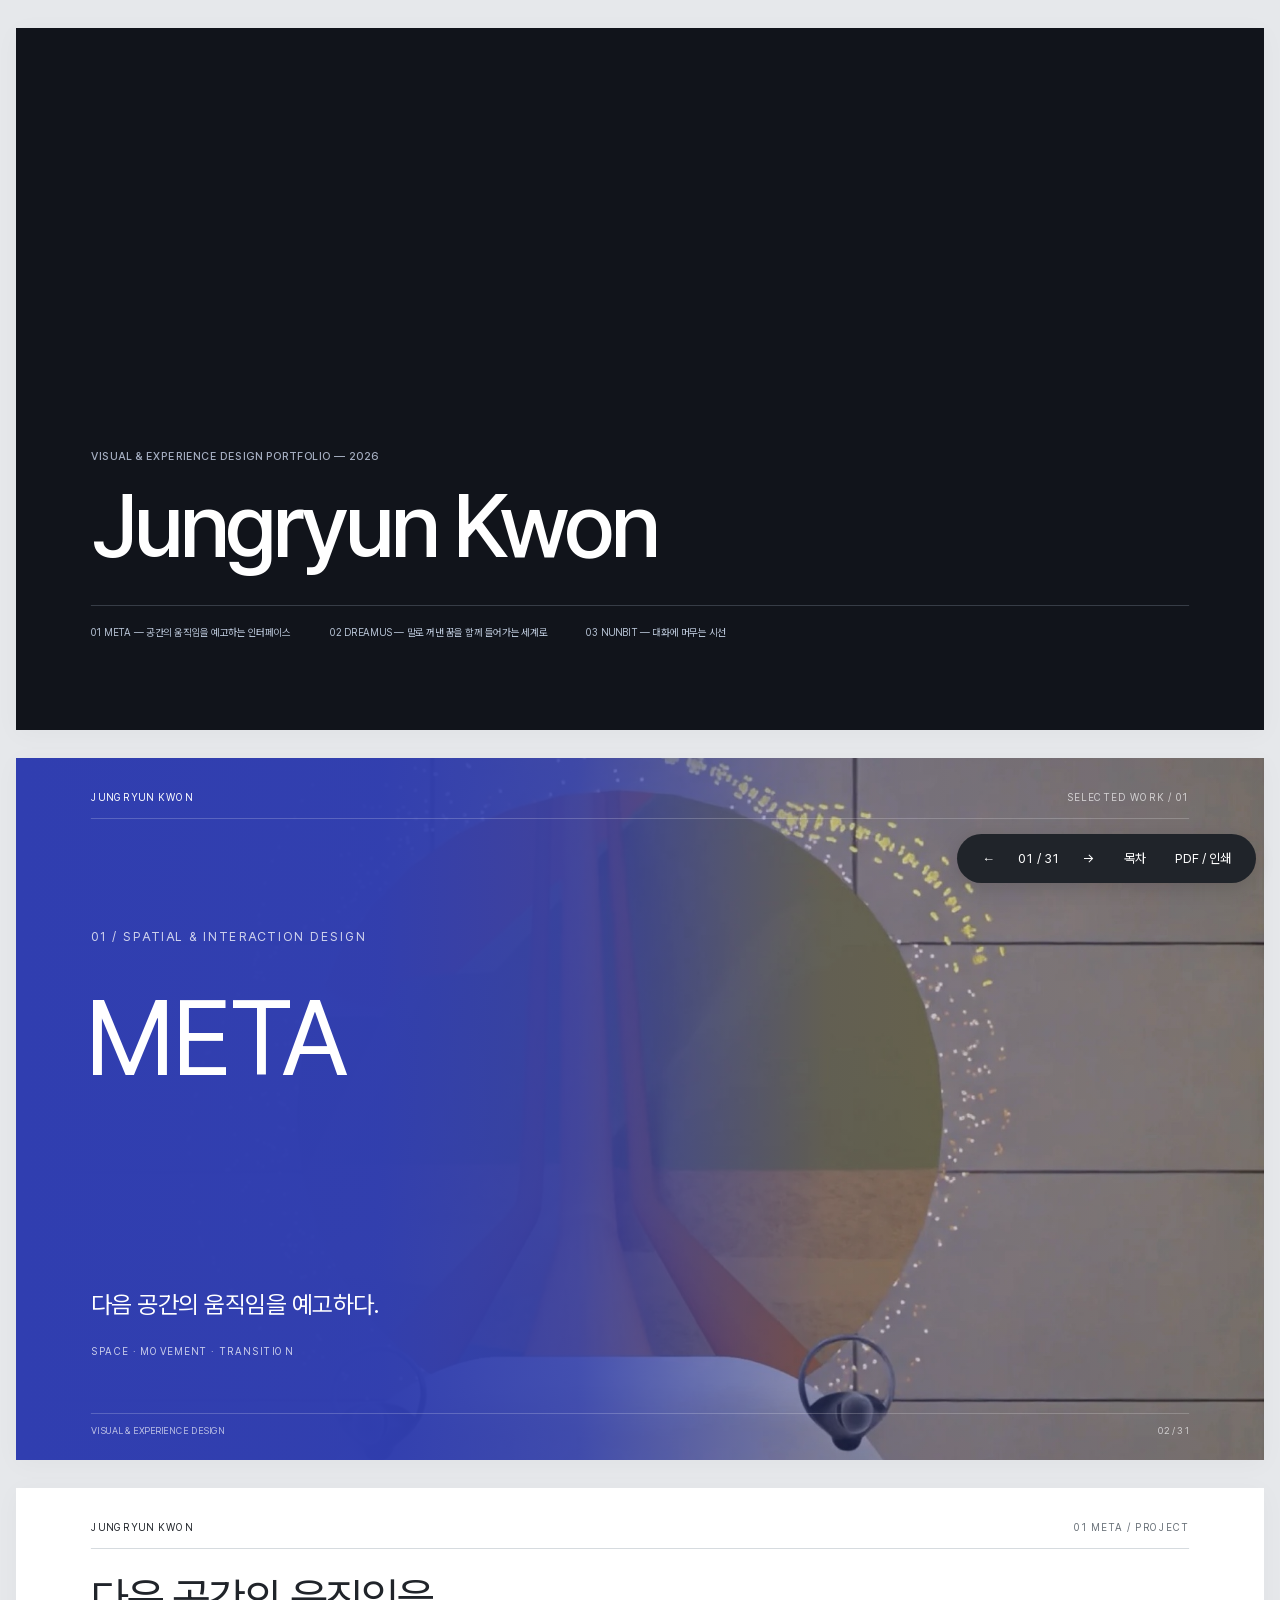
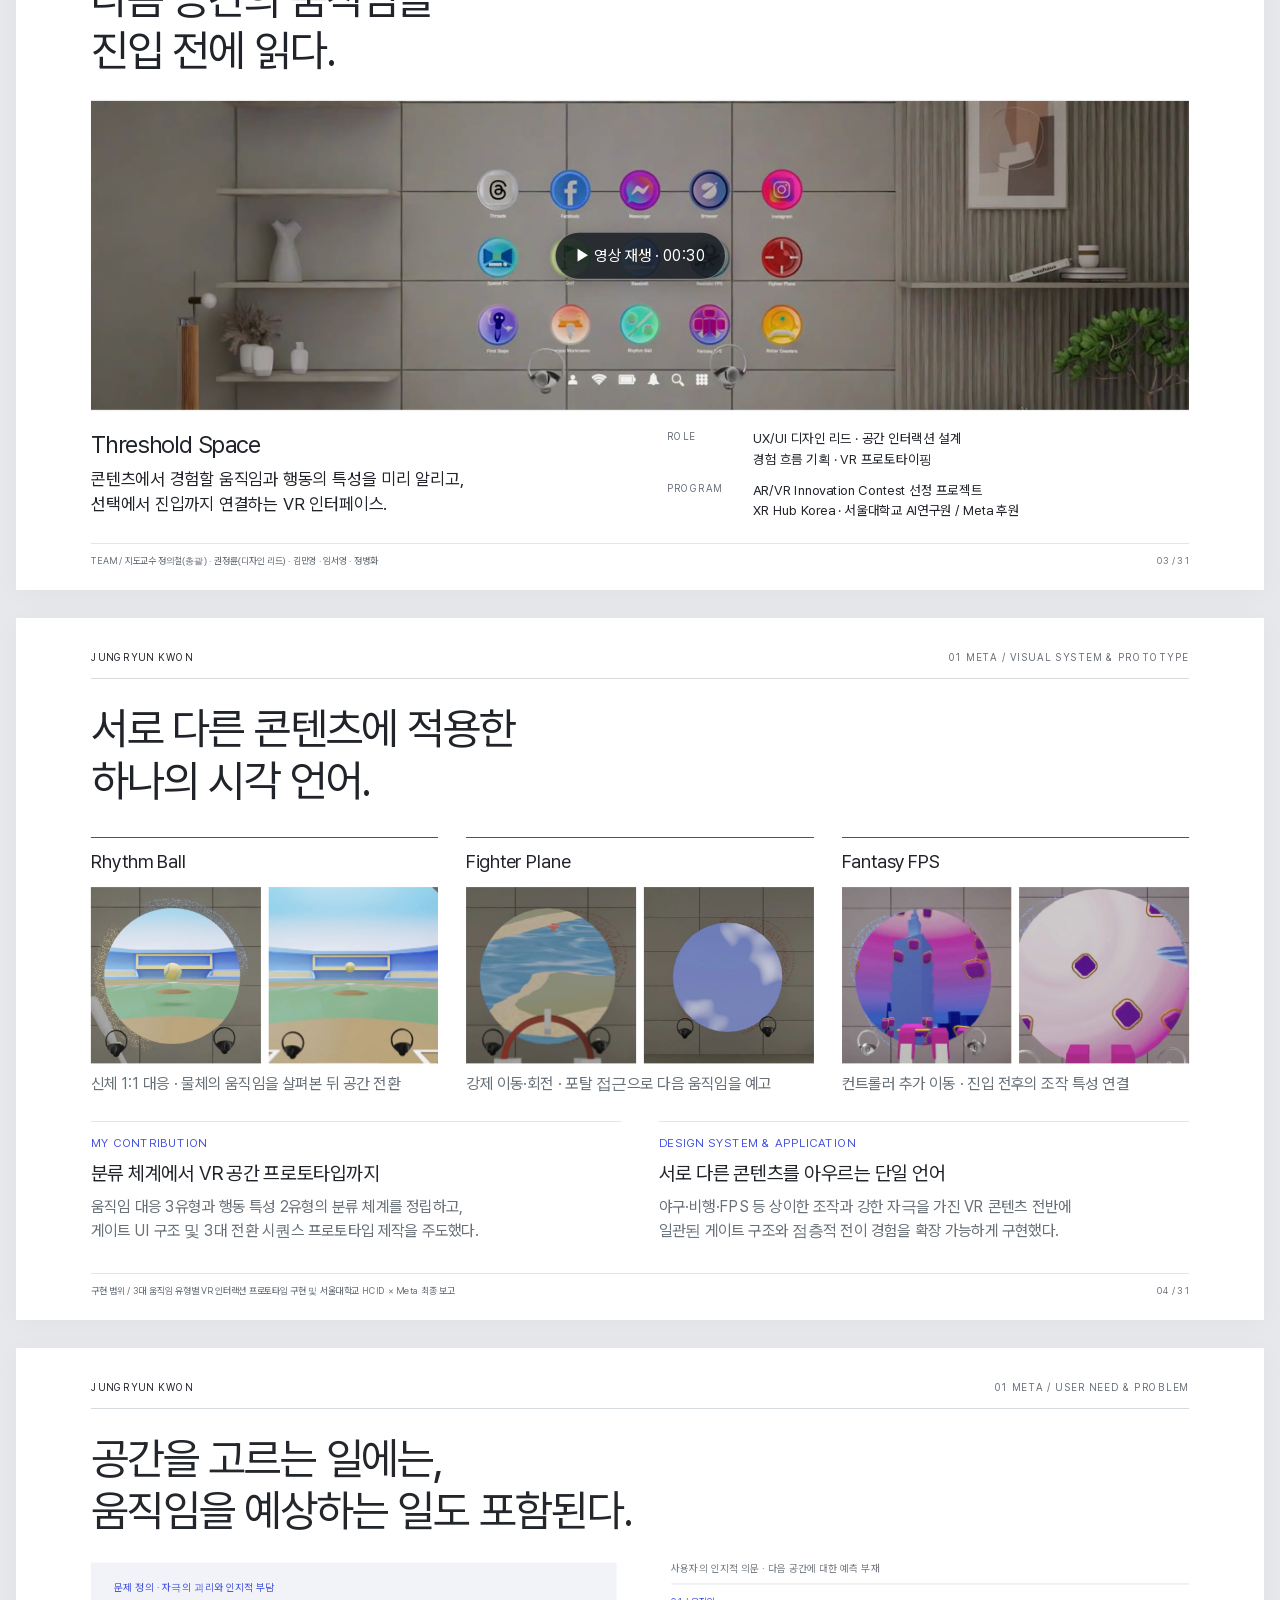
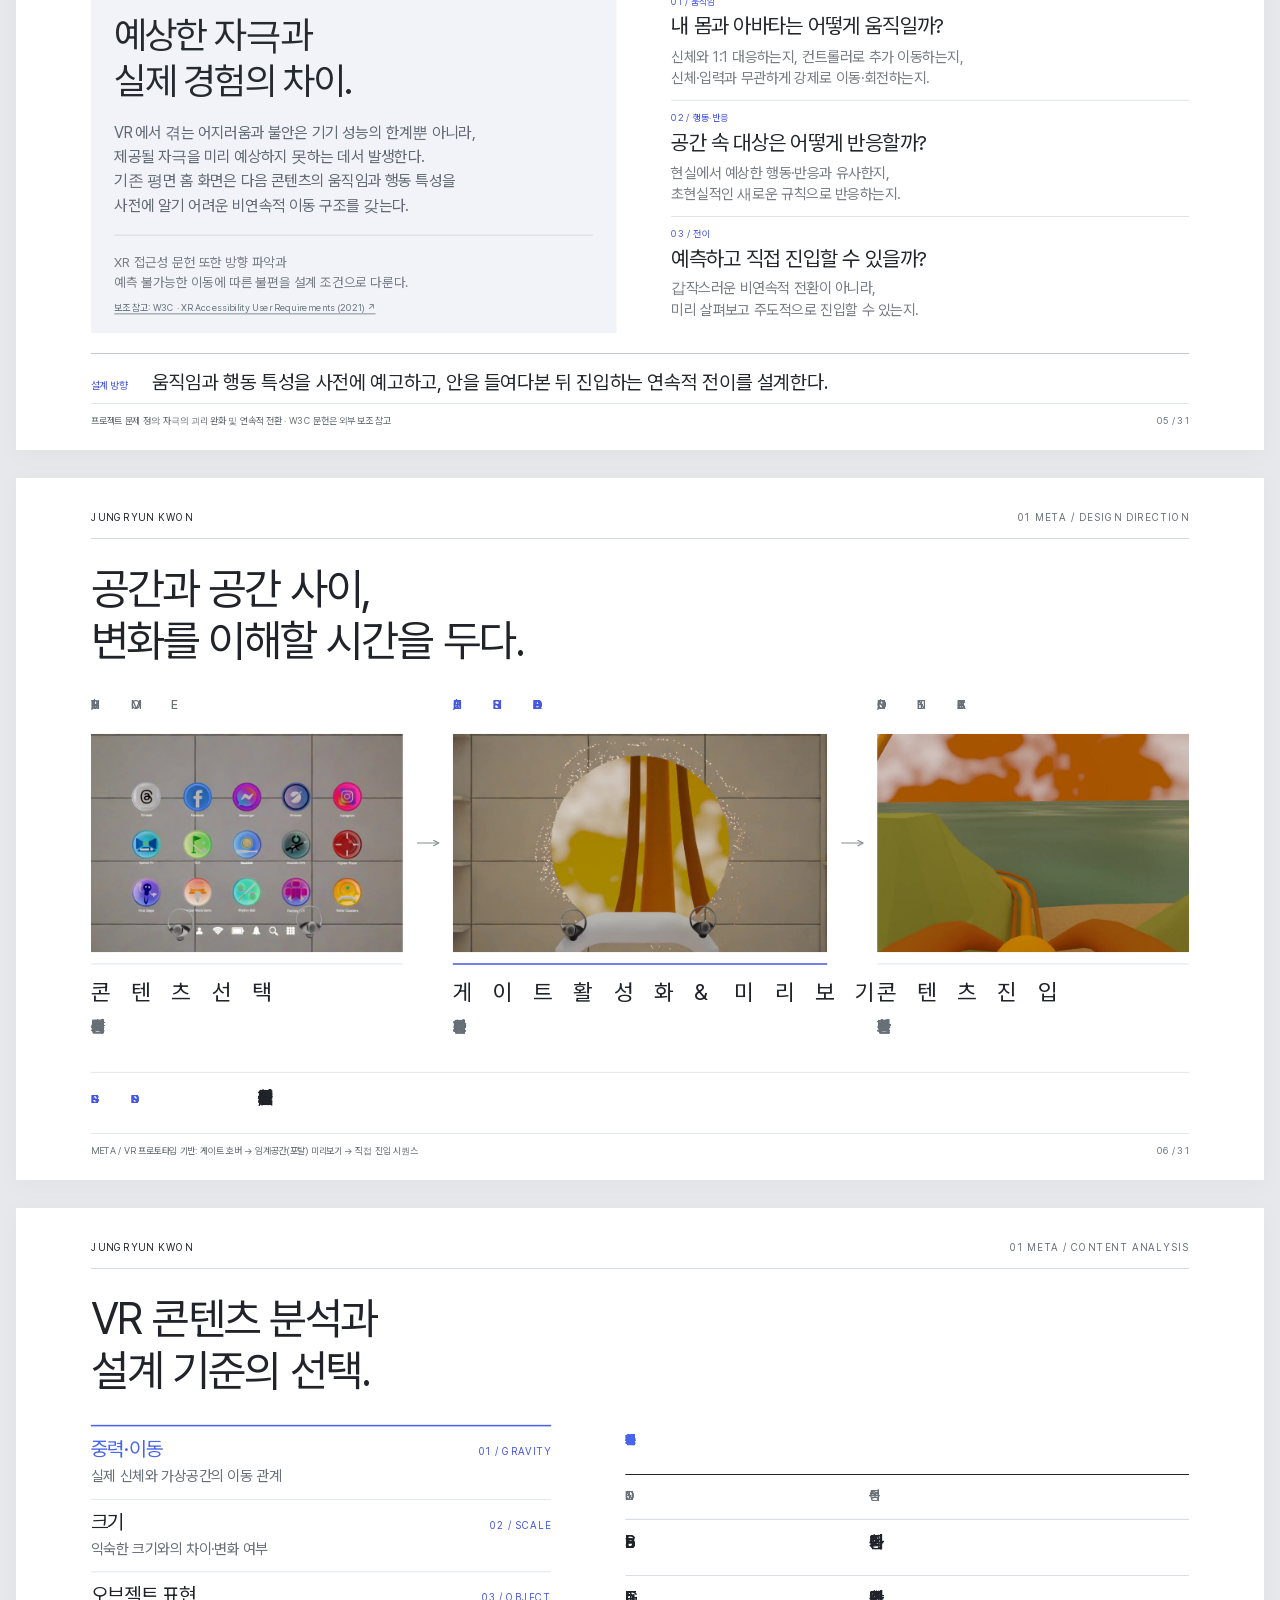
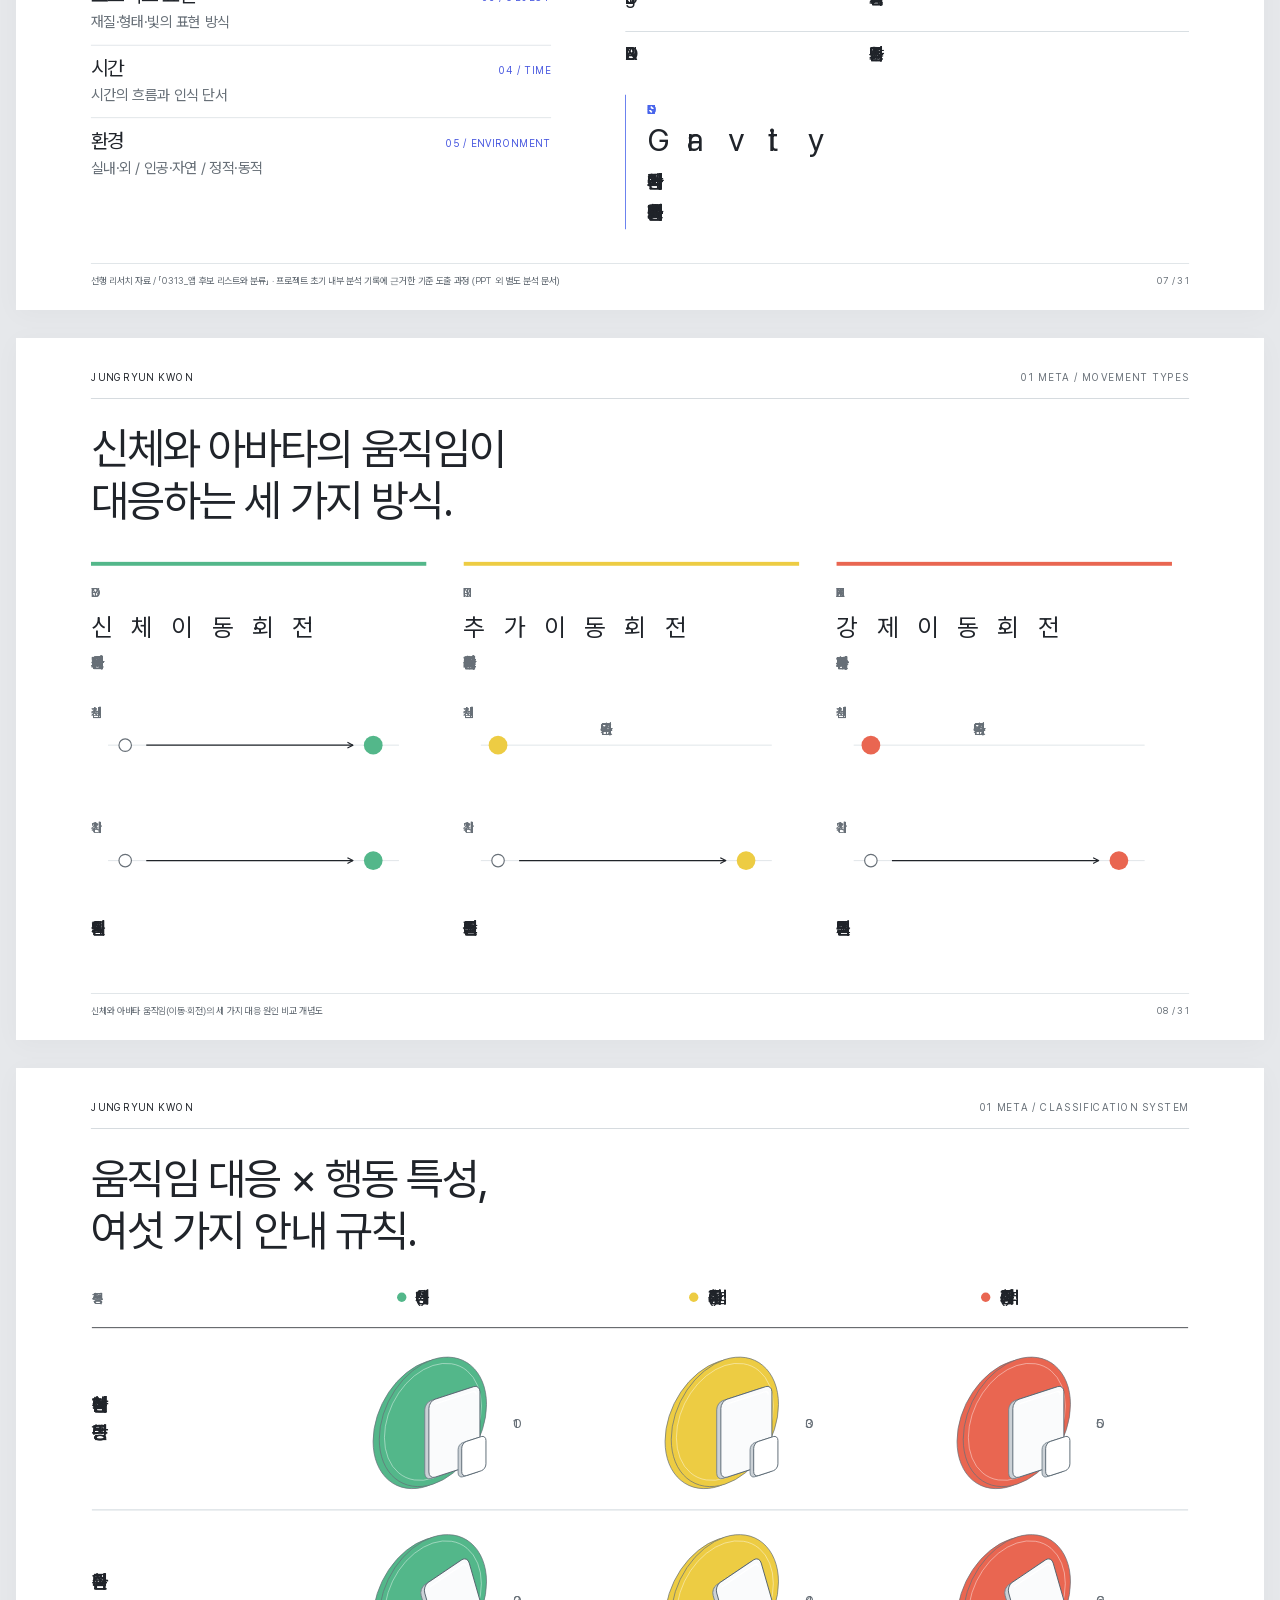
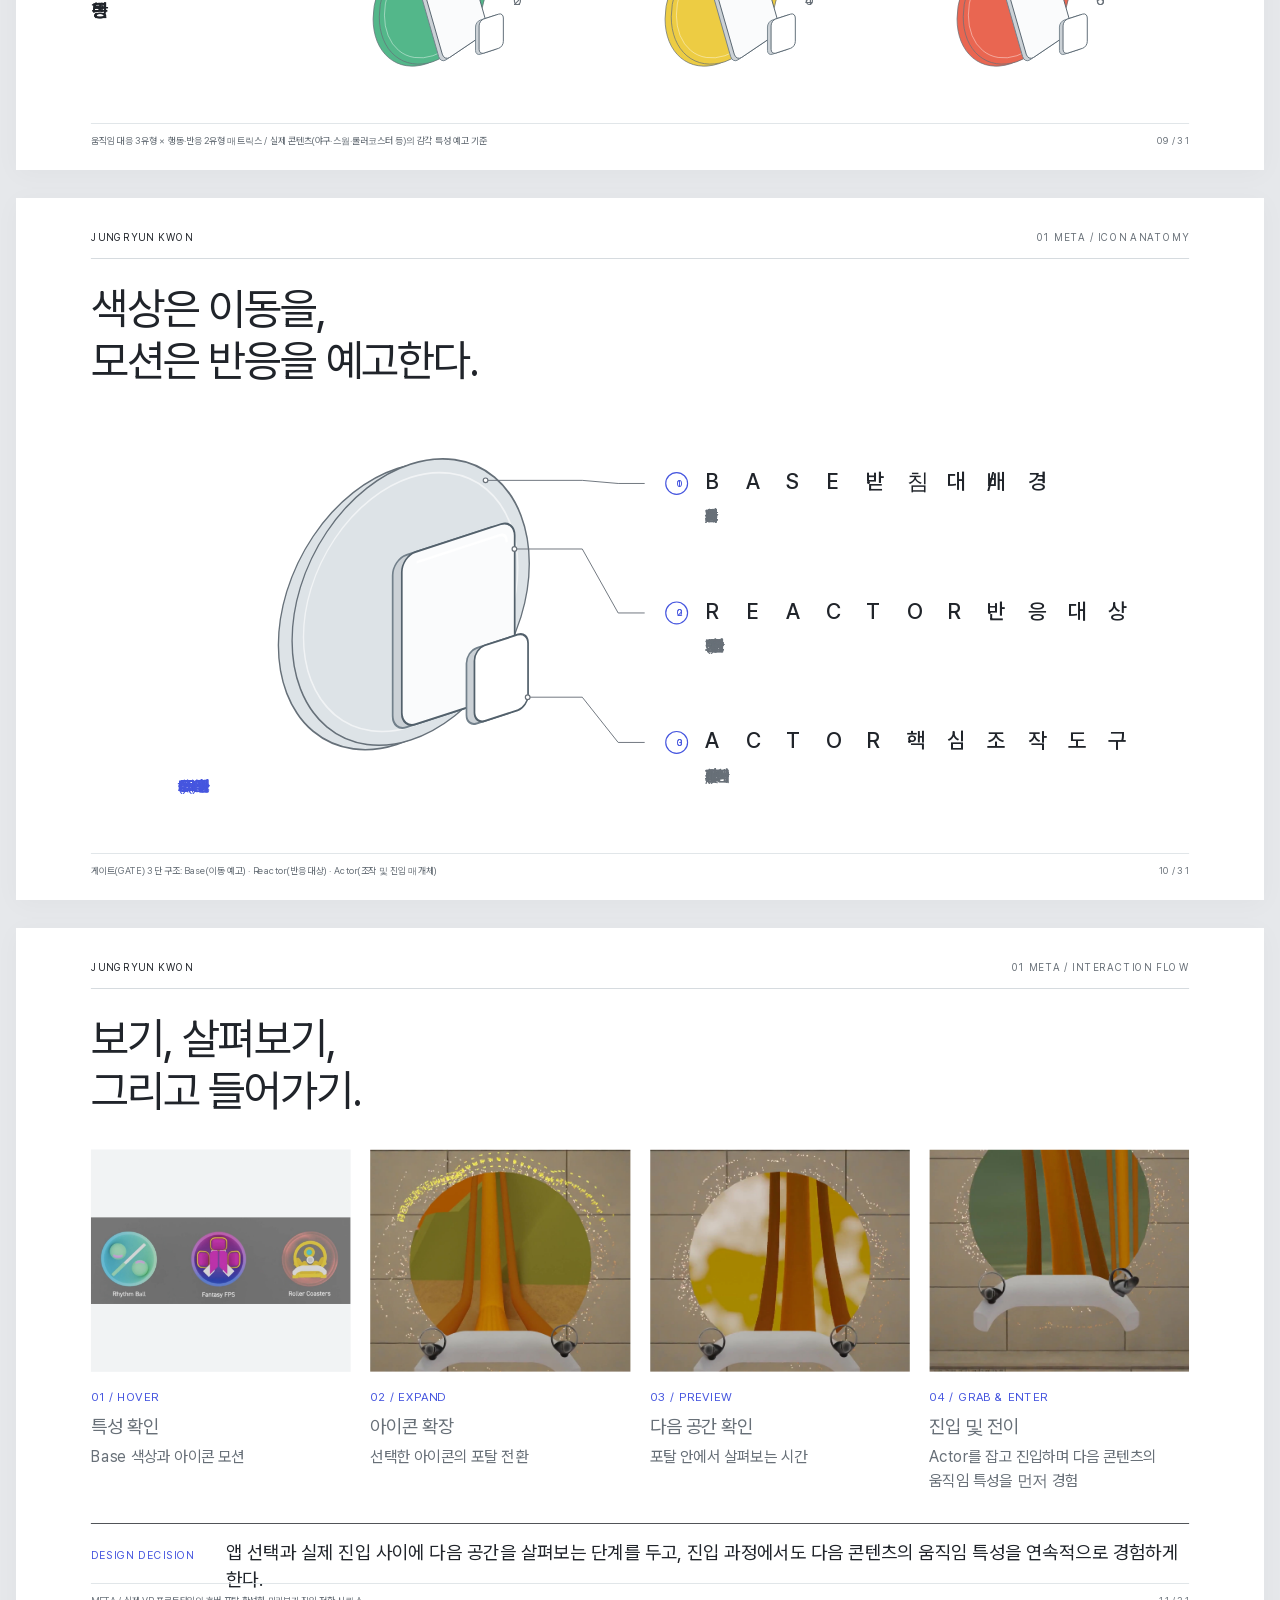
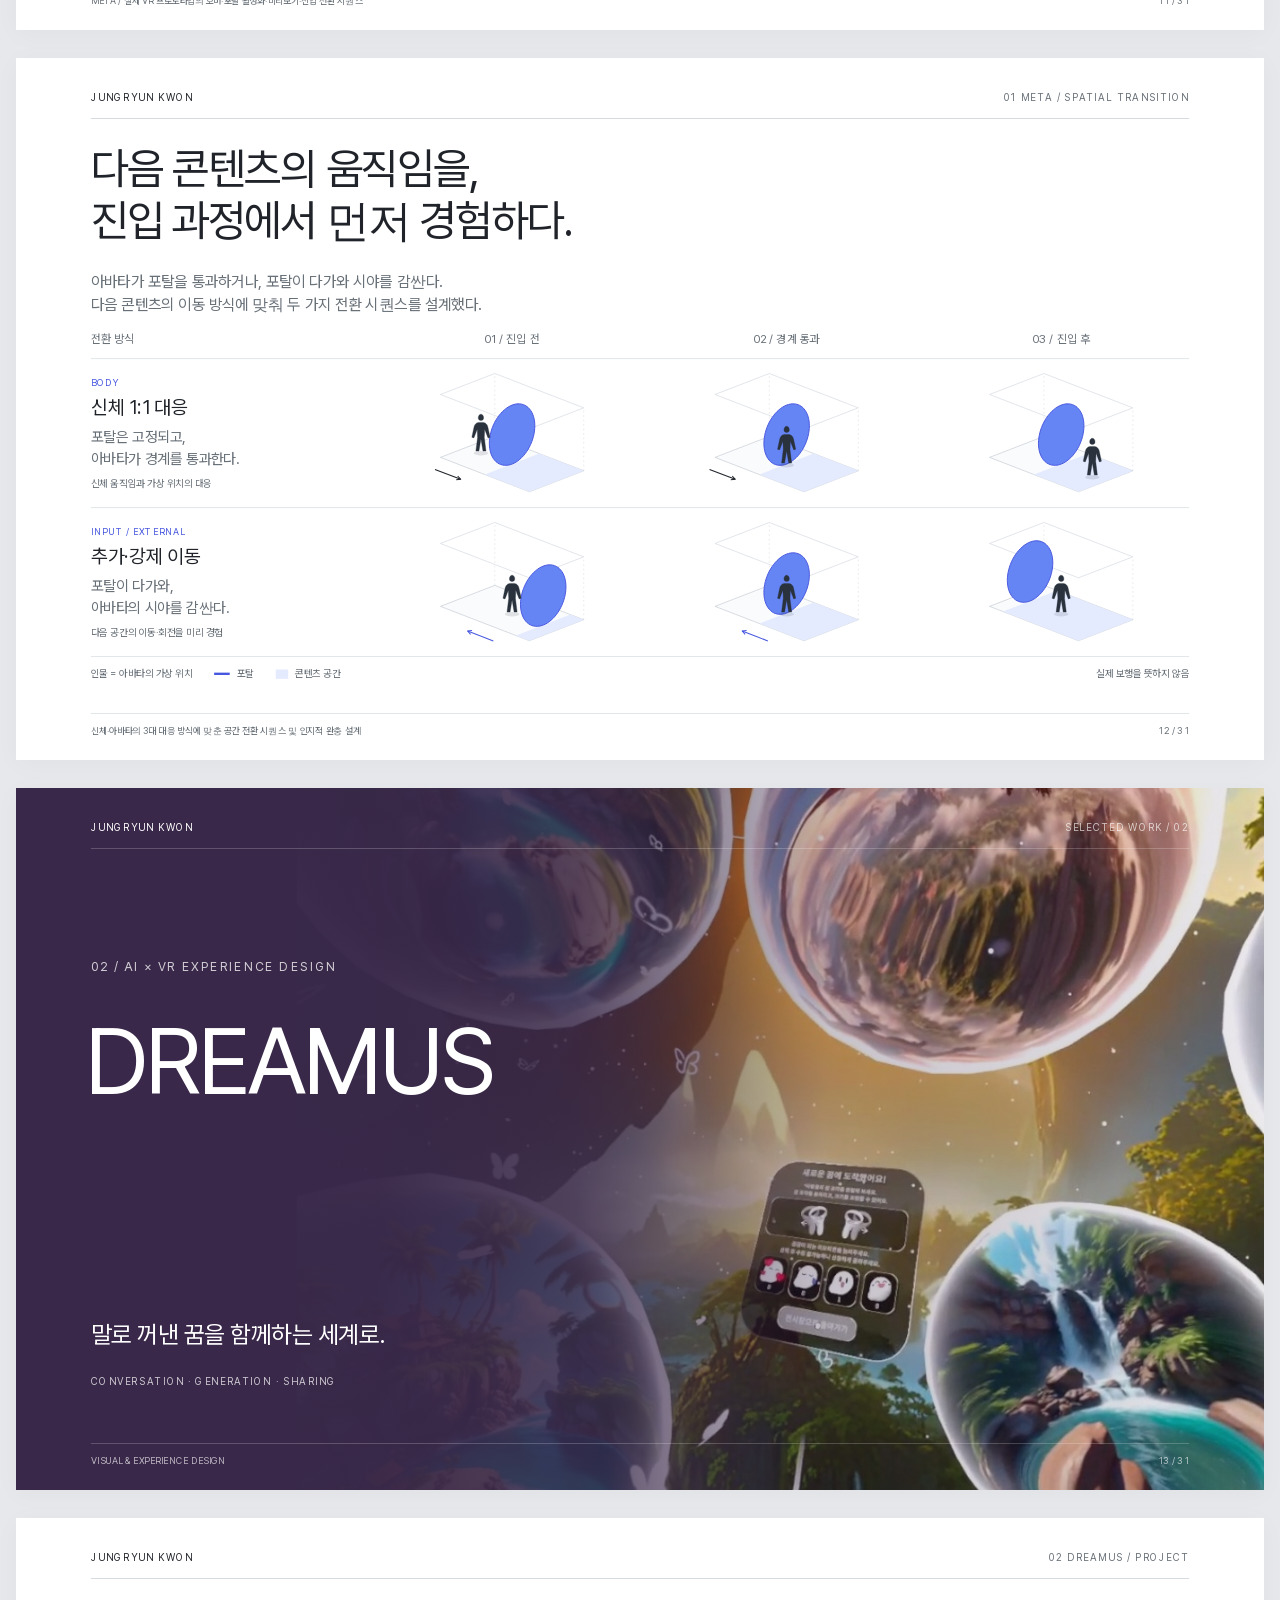
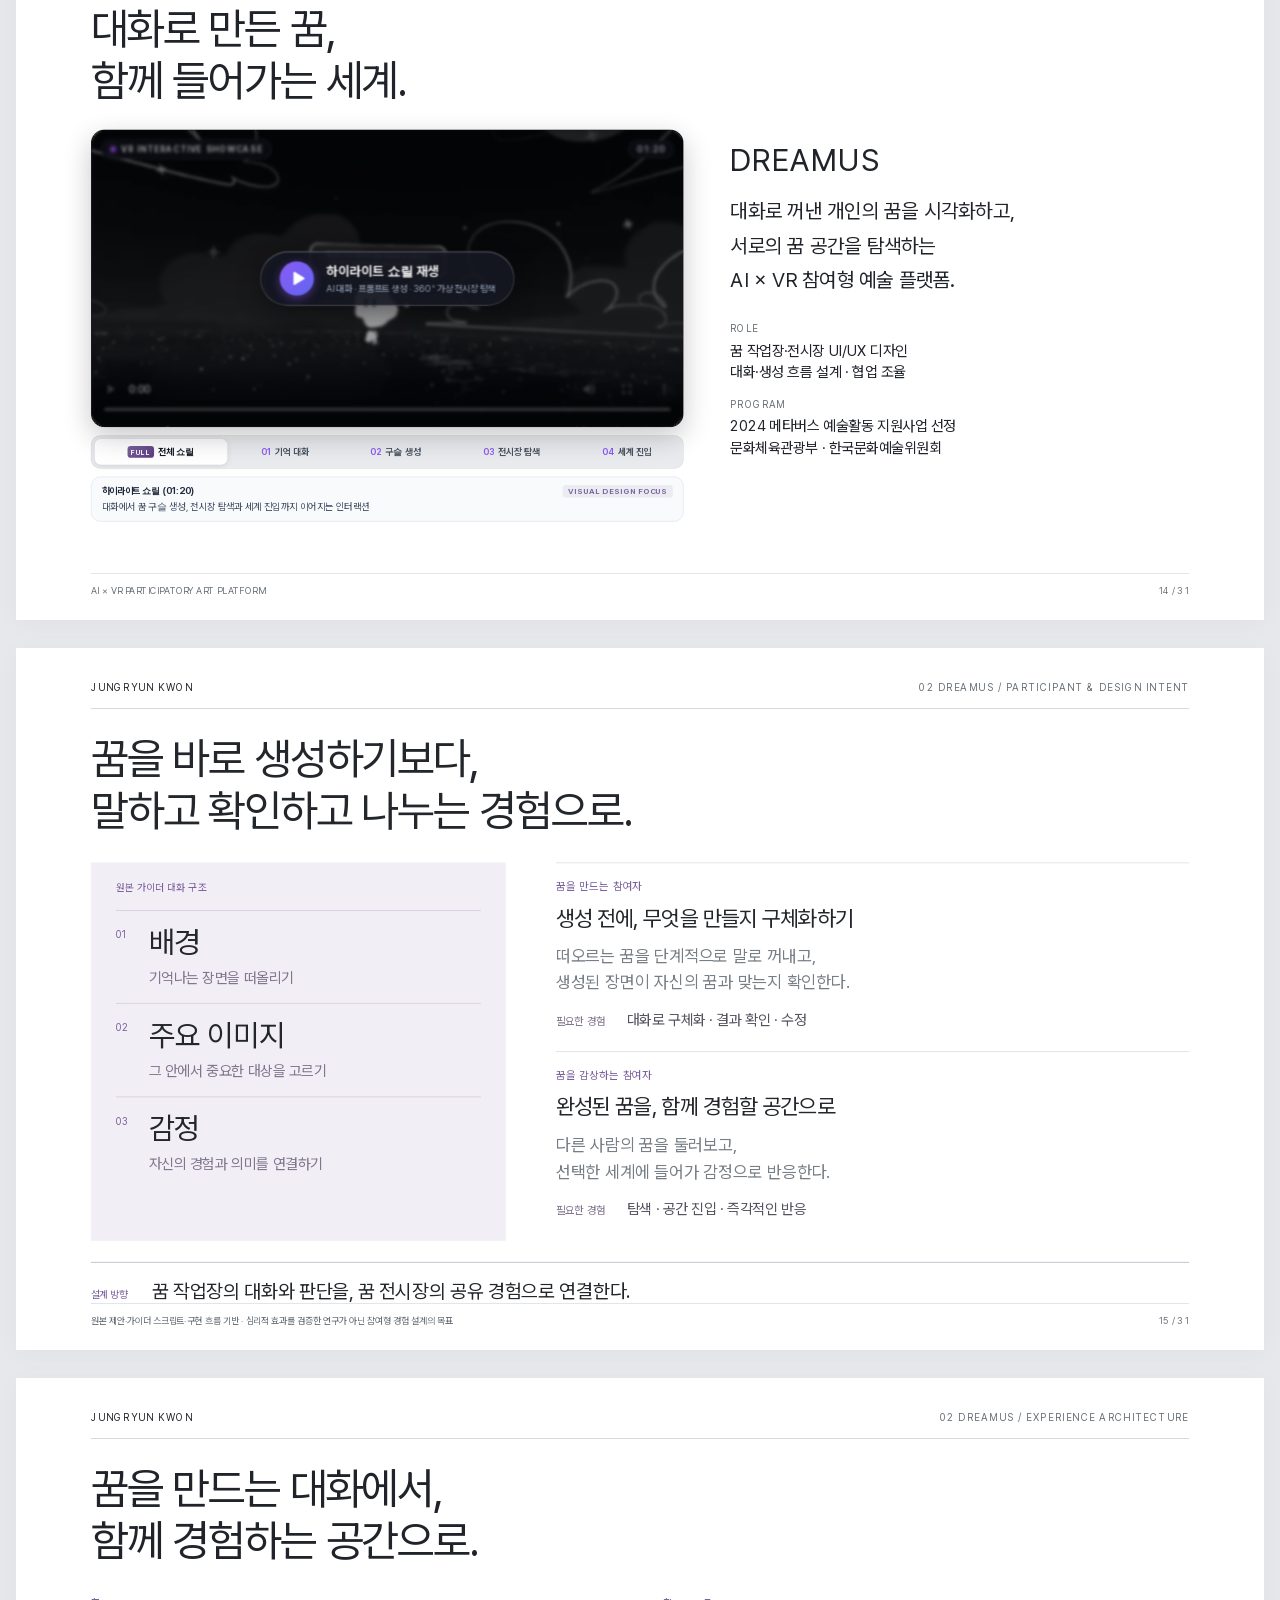
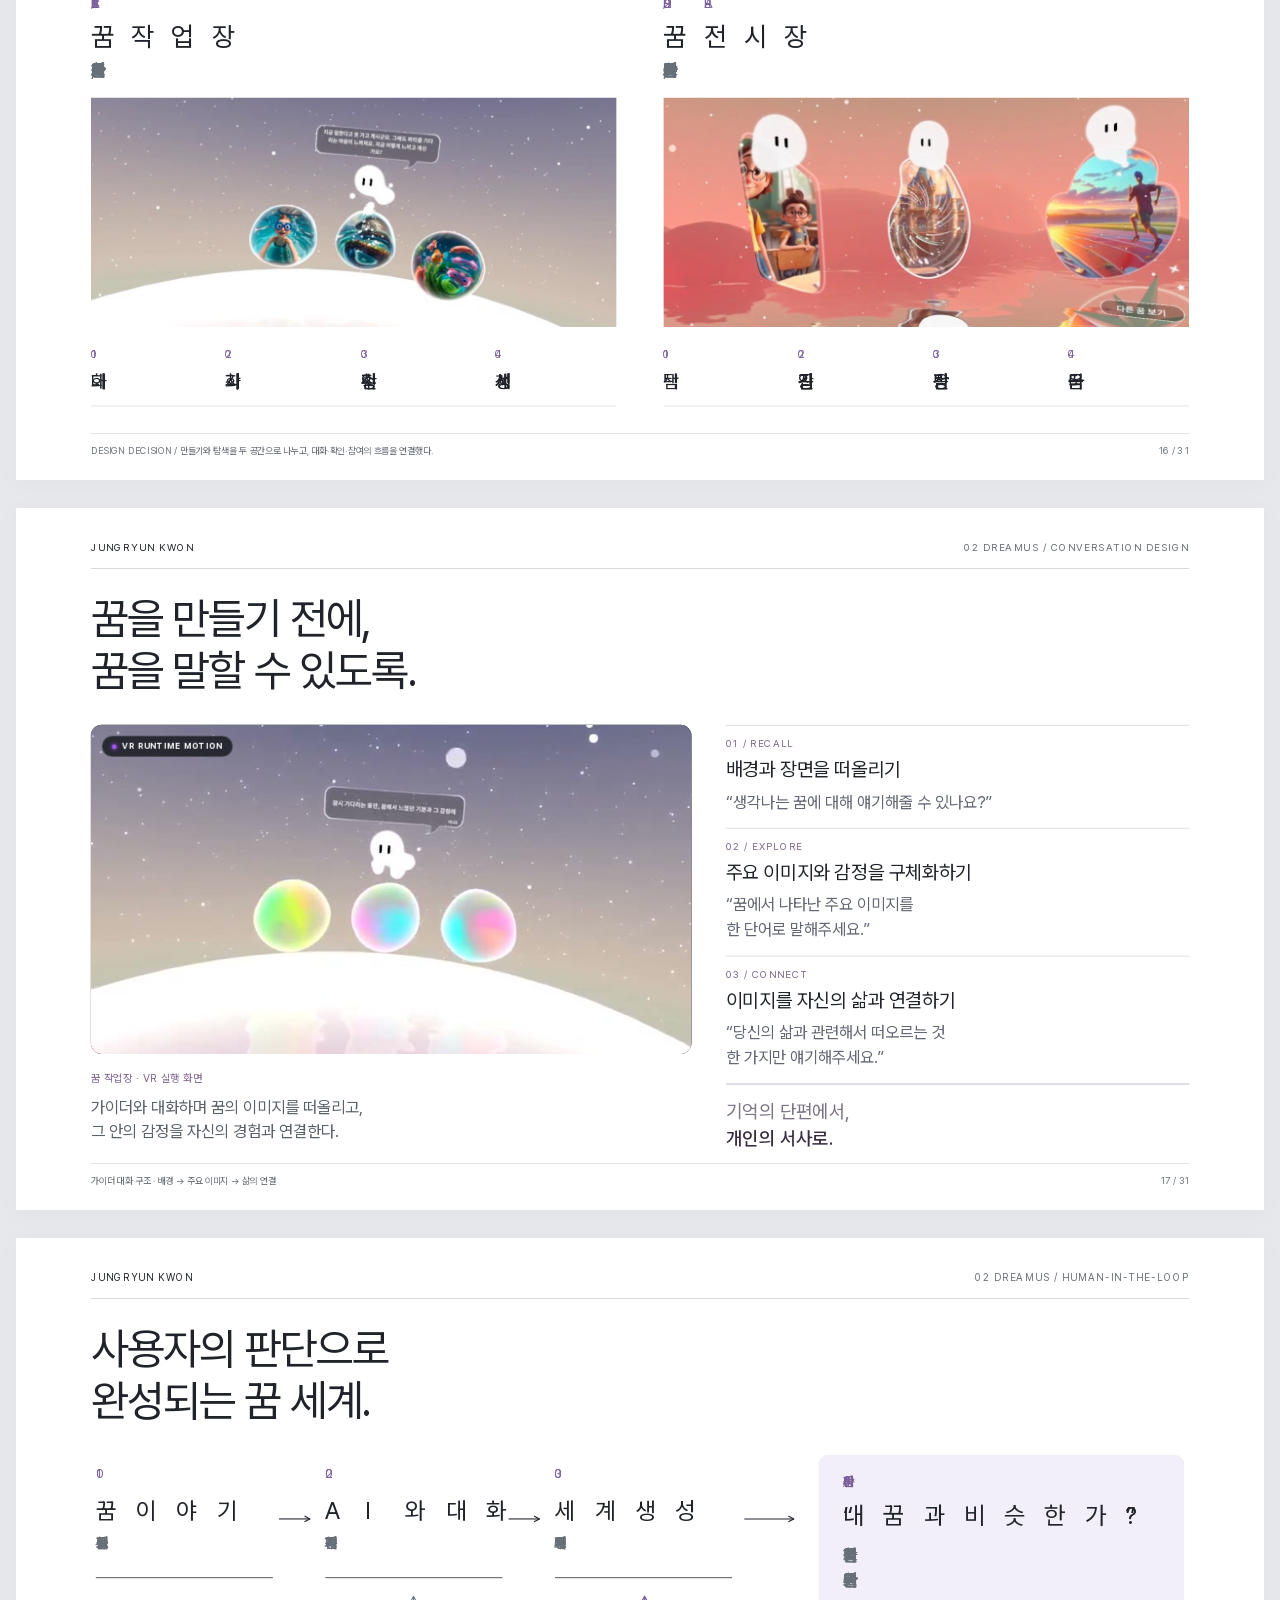
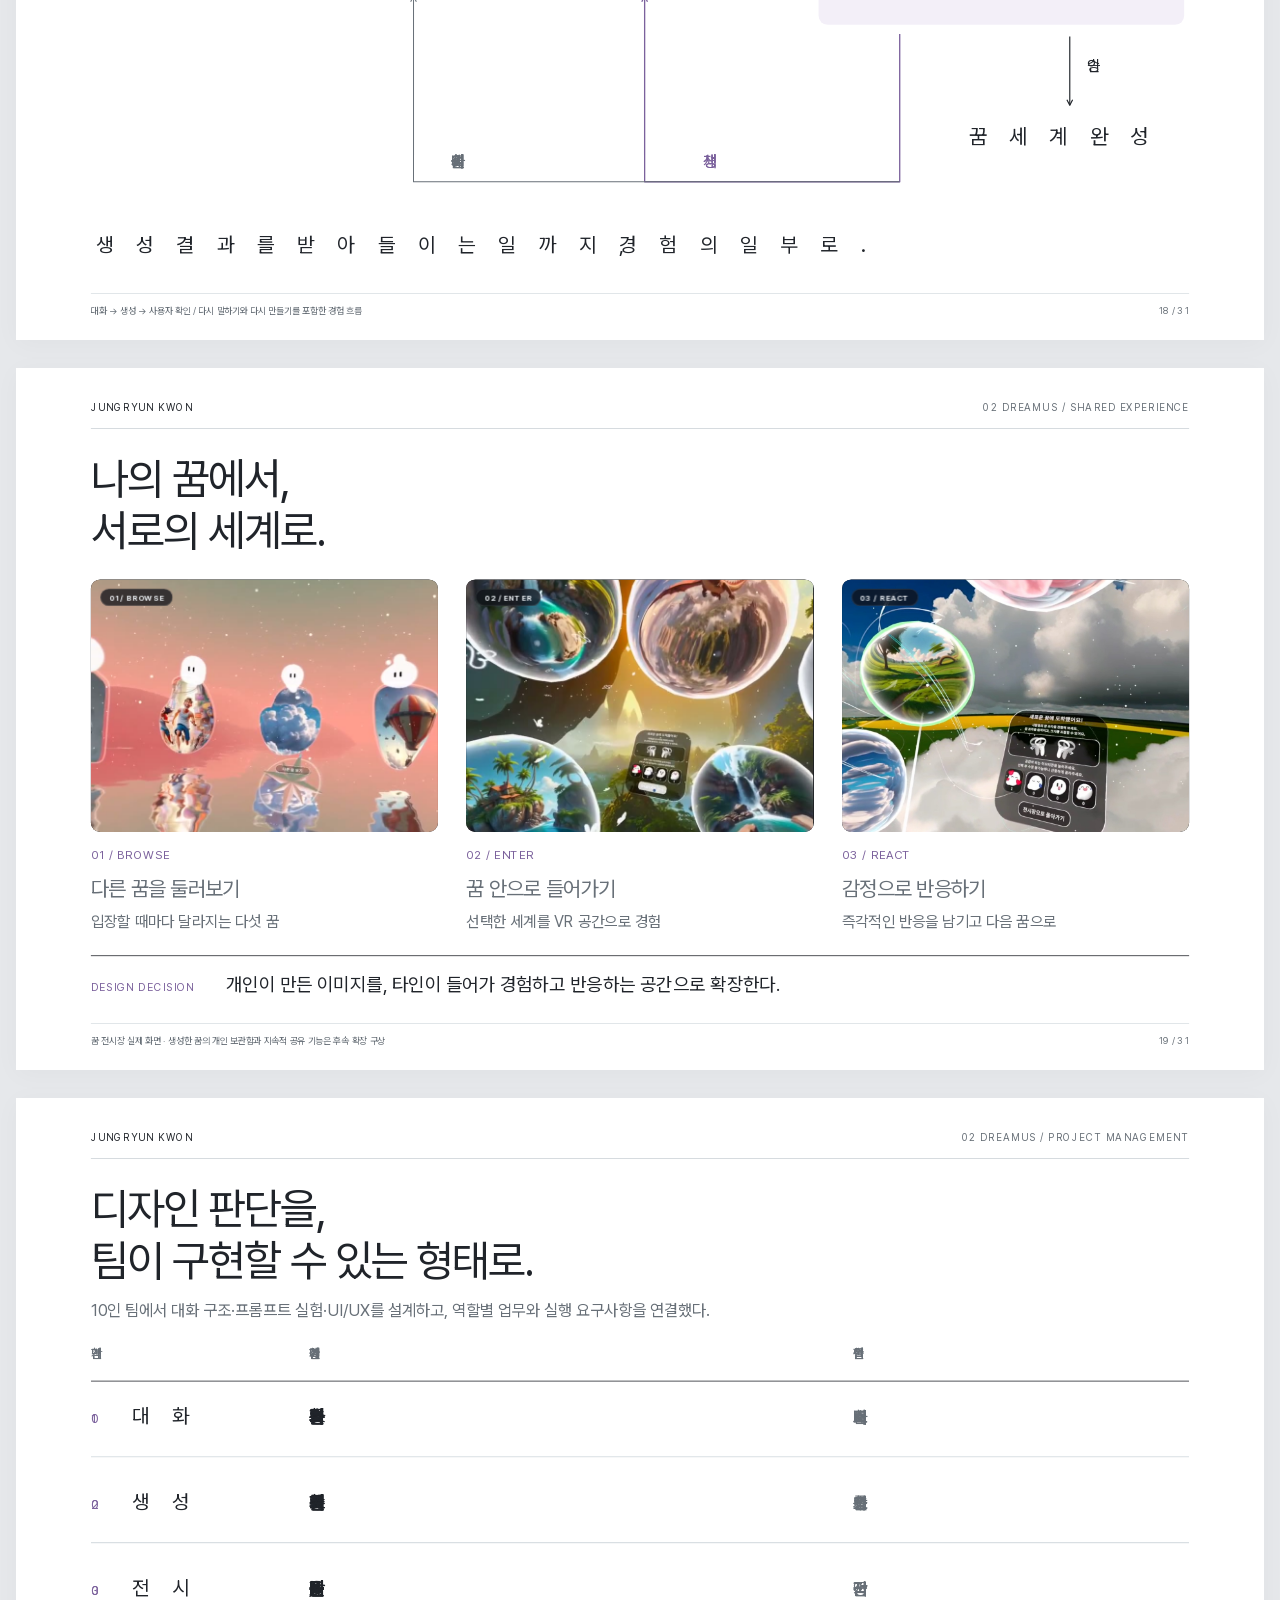
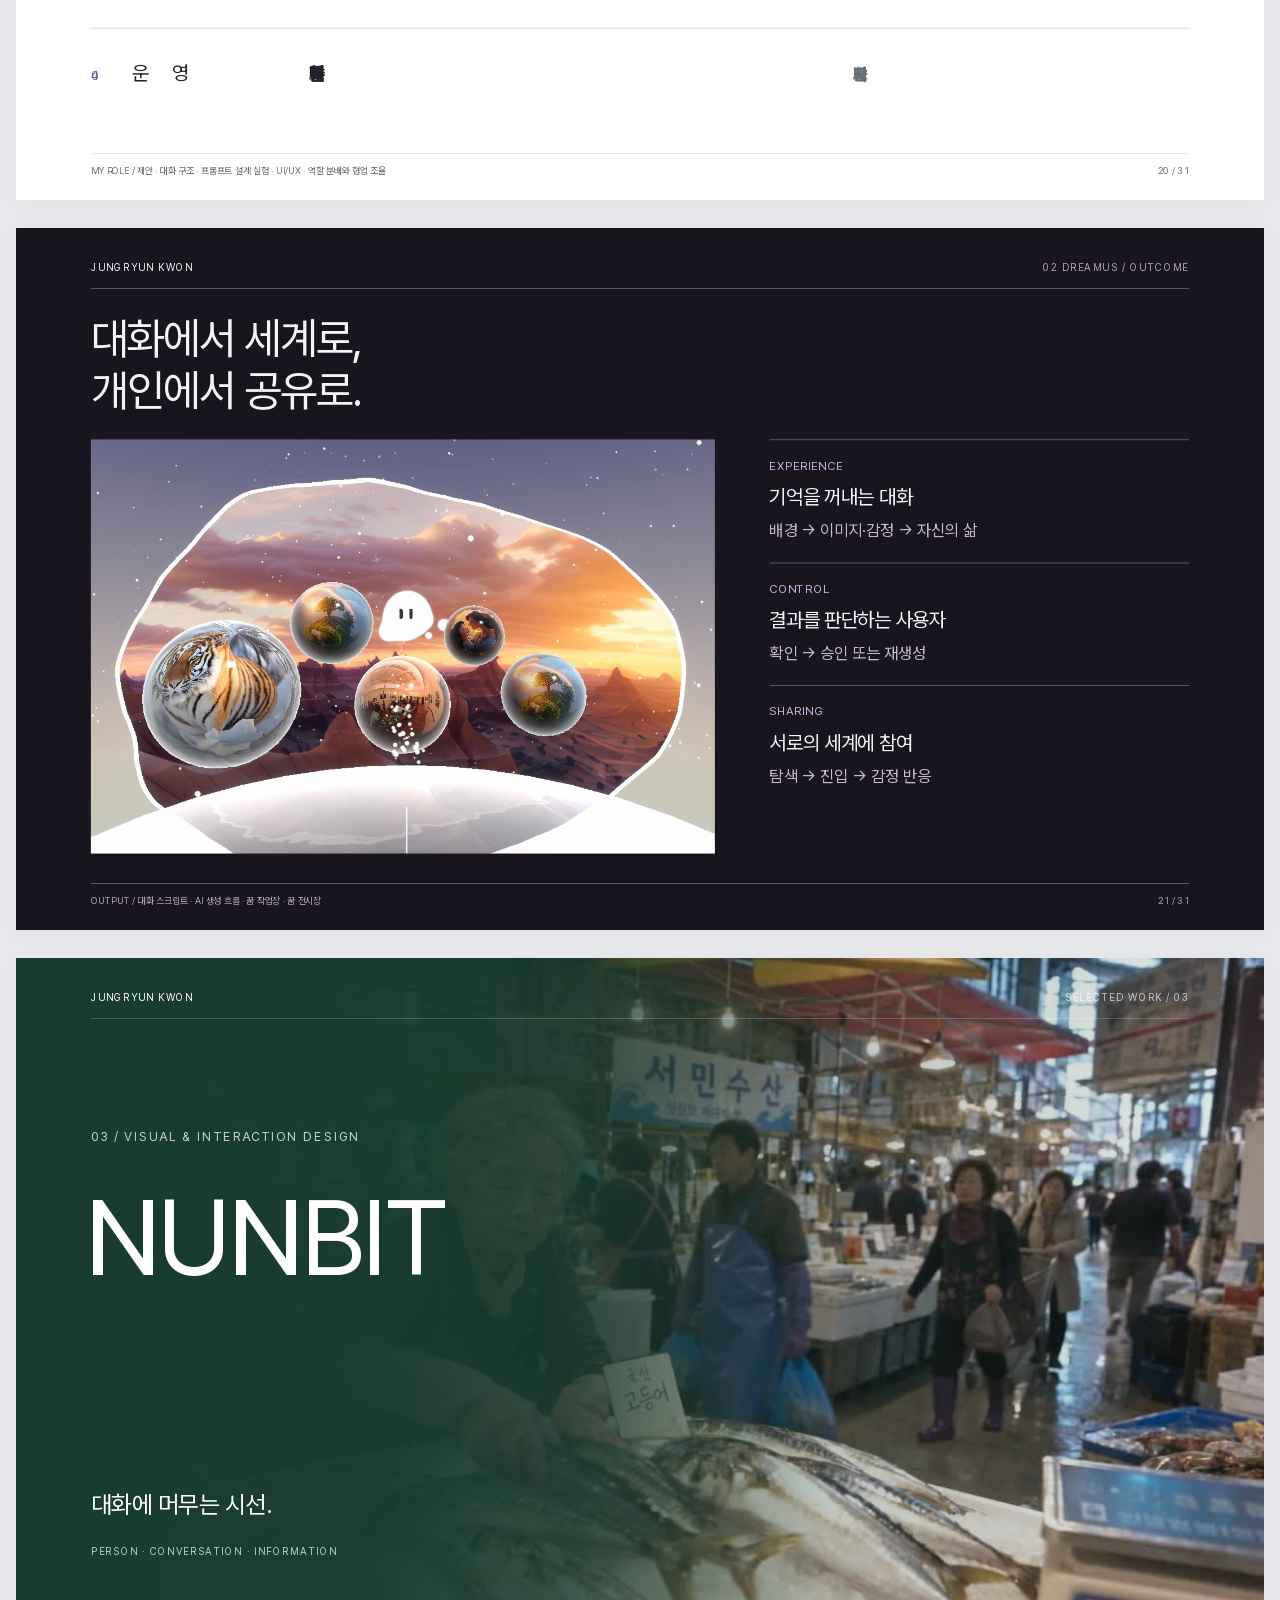
==== index.html @ 2e23f595 "Elevate visual design craft: Card diet, H1 crescendo, 40:60 visual evidence ratio, human-first perso" ====
<!doctype html>
<html lang="ko"><head><meta charset="utf-8"><meta name="viewport" content="width=device-width,initial-scale=1"><title>Jungryun Kwon — Visual &amp; Experience Design</title><style>@font-face{font-family:Pretendard;src:url([data-uri]) format("woff2");font-weight:400;font-display:block}@font-face{font-family:Pretendard;src:url([data-uri]) format("woff2");font-weight:500;font-display:block}@font-face{font-family:Pretendard;src:url([data-uri]) format("woff2");font-weight:650;font-display:block}
*{box-sizing:border-box}html{scroll-behavior:smooth}body{margin:0;background:#e6e8eb;color:#20242a;font-family:Pretendard,Arial,sans-serif}a{color:inherit;text-decoration:none}button{font:inherit;cursor:pointer}img{display:block;width:100%;height:100%;object-fit:cover}h1,h2,h3,p,figure,dl,dd{margin:0}h1,h2,h3{font-weight:450}p{word-break:keep-all}h1{font-size:57px;line-height:1.17;letter-spacing:-2.1px}h2{font-size:31px;letter-spacing:-.8px}h3{font-size:27px;letter-spacing:-.7px;line-height:1.35}.slide{width:1600px;height:900px;background:white;padding:43px 96px 48px;position:relative;overflow:hidden;transform-origin:top left}.top{display:flex;justify-content:space-between;font-size:13px;letter-spacing:1.6px;padding-bottom:19px;border-bottom:1px solid #cbd1d7;color:#687078}.top span:first-child{color:#20242a}header{padding-top:33px;min-height:192px}header:has(h1:empty){display:none}.deck{font-size:22px;color:#687078;line-height:1.55;max-width:1250px;margin-top:14px}.body{height:569px;position:relative}.slide:has(.deck) header{min-height:228px}.slide:has(.deck) .body{height:533px}footer{position:absolute;left:96px;right:96px;bottom:28px;display:flex;justify-content:space-between;gap:24px;border-top:1px solid #d9dfe3;padding-top:14px;font-size:13px;line-height:1.4;color:#687078}.page-no{flex:none;font-variant-numeric:tabular-nums}.micro{font-size:15px;letter-spacing:1.2px;color:#4965eb;display:block;margin-bottom:13px}.tag{font-size:15px;border:1px solid #d9dfe3;padding:6px 10px}.two{display:grid;grid-template-columns:1fr 1fr;gap:48px}.three{display:grid;grid-template-columns:repeat(3,1fr);gap:36px}.text-block{border-top:1px solid #d9dfe3;padding:18px 0}.text-block p{font-size:21px;line-height:1.65;color:#687078;margin-top:10px}.diagram{width:100%}.diagram svg{width:100%;height:auto;display:block;max-height:526px}.diagram.tall svg{max-height:559px}.diagram.compact svg{max-height:282px}.decision{border-top:1px solid #20242a;display:flex;align-items:baseline;gap:48px;margin-top:28px;padding-top:20px}.decision>span{font-size:14px;letter-spacing:1px;color:#4965eb;flex:none}.decision p{font-size:25px;line-height:1.45}.techline{border-top:1px solid #d9dfe3;padding-top:20px;font-size:22px}.techline span{font-size:15px;color:#4965eb;margin-right:28px}.cover .body{height:auto}.cover-title{padding-top:46px}.cover-title>span{font-size:17px;letter-spacing:2px;color:#687078}.cover-title h1{font-size:76px;line-height:1.14;margin-top:27px;letter-spacing:-3.3px}.cover-title p{font-size:29px;margin-top:30px}.cover-title em{font-size:21px;font-style:normal;color:#687078;margin-left:16px}.cover-index{display:grid;grid-template-columns:repeat(3,1fr);gap:32px;margin-top:53px}.cover-index img{height:185px}.cover-index a>div{display:flex;padding-top:17px;border-top:1px solid #20242a;margin-top:12px;gap:22px;align-items:flex-start}.cover-index b{font-size:16px;font-weight:450}.cover-index span{font-size:25px;letter-spacing:-.6px}.cover-index small{display:block;font-size:17px;color:#687078;margin-top:7px}.cover-index i{margin-left:auto;font-style:normal}.hero-grid{display:grid;grid-template-columns:410px 1fr;gap:50px;height:554px}.hero-copy{padding-top:10px}.project-name{font-size:27px;letter-spacing:1px;margin-bottom:20px}.hero-copy>p:not(.project-name){font-size:26px;line-height:1.6}.hero-image{position:relative;height:540px}.hero-image img{object-position:50% 43%}.image-label{position:absolute;bottom:22px;left:22px;background:white;padding:8px 11px;font-size:13px;letter-spacing:1.3px}dl{margin-top:32px}dt{font-size:13px;color:#687078;letter-spacing:1px;margin:18px 0 7px}dd{font-size:19px;line-height:1.5}.context-layout{display:grid;grid-template-columns:690px 1fr;gap:64px}.context-layout figure{height:273px}.context-layout figure img{height:244px;object-position:center 40%}.context-pair{display:flex;height:140px;gap:16px;margin-top:17px}.context-pair img{width:calc(50% - 8px);object-position:50% 39%}figcaption{font-size:17px;color:#687078;line-height:1.5;margin-top:11px}.argument .text-block{padding:11px 0 13px}.argument .text-block p{font-size:20px;margin-top:5px}.argument .micro{margin-bottom:4px}.argument h3{font-size:25px}.principles{margin-top:-15px}.principles .text-block{padding-top:12px}.principles .micro{display:inline;margin-right:15px}.principles h3{font-size:22px;display:inline}.principles p{font-size:19px;line-height:1.4;margin-top:6px}.sequence{display:grid;grid-template-columns:repeat(4,1fr);gap:25px;padding-top:13px}.sequence .seq-image{height:289px;overflow:hidden;background:#f5f6f7}.sequence .seq-image img{object-position:50% 38%}.sequence .micro{margin-top:22px;margin-bottom:9px}.sequence h3{font-size:24px}.sequence p{font-size:20px;line-height:1.5;margin-top:8px}.sequence+.decision{margin-top:40px}.iteration figure>h3{font-size:29px;margin-bottom:19px}.iteration figure>.micro{margin-bottom:8px}.iter-image{position:relative;height:332px;overflow:hidden}.iter-image img{object-position:50% 22%}.iteration figcaption{font-size:21px;margin-top:18px}.iter-image>span{position:absolute;font-size:17px;padding:6px 9px;background:rgba(255,255,255,.95);border:1px solid #d5dbea}.id-one{top:29%;left:7%;color:#417ca3}.id-two{top:42%;right:4%;color:#b06d3e}.meaning-one{bottom:26%;right:5%}.outcome-split{display:grid;grid-template-columns:810px 1fr;gap:54px;padding-top:7px}.large-photo{height:526px}.large-photo img{object-position:50% 40%}.outcome-split .text-block{padding:19px 0}.outcome-split .text-block p{font-size:20px}.outcome-split .text-block h3{font-size:25px}.wide-project-image{height:313px;background:#f4f5f6;overflow:hidden}.wide-project-image img{object-fit:contain}.project-bottom{display:grid;grid-template-columns:1fr 1fr;gap:70px;padding-top:25px}.project-bottom p{font-size:23px;line-height:1.5;margin-top:14px}.project-bottom dl{margin-top:0;display:grid;grid-template-columns:90px 1fr;gap:15px 20px}.project-bottom dt{margin:2px 0}.project-bottom dd{font-size:17px}.analysis-grid{display:grid;grid-template-columns:590px 1fr;gap:95px;padding-top:7px}.criteria .text-block{padding:11px 0 14px}.criteria .micro{margin:0;font-size:13px;float:right;padding-top:8px}.criteria h3{font-size:25px}.criteria .text-block p{font-size:19px;margin-top:3px}.criteria .text-block:first-child{border-top:2px solid #4965eb;color:#4965eb}.analysis-table table{margin-top:20px;width:100%;border-collapse:collapse;font-size:22px}.analysis-table th{text-align:left;color:#687078;font-weight:400;font-size:16px;padding:16px 0;border-bottom:1px solid #20242a}.analysis-table td{padding:20px 0;border-bottom:1px solid #d9dfe3}.analysis-table td:last-child{font-size:20px}.focus{border-left:2px solid #4965eb;padding-left:28px;margin-top:33px}.focus>span{font-size:14px;letter-spacing:1px;color:#4965eb}.focus h2{margin:9px 0;font-size:40px}.focus p{font-size:23px;line-height:1.5}.meta-sequence .seq-image{height:285px;background:#eee}.meta-sequence .seq-image img{object-fit:contain}.cases{padding-top:10px}.cases h3{font-size:24px;border-top:1px solid #20242a;padding-top:14px;margin-bottom:17px}.case-pair{height:226px;display:flex;gap:10px}.case-pair img{width:calc(50% - 5px);object-fit:contain;background:#f6f7f8}.cases figcaption{font-size:20px}.outcome-notes{margin-top:33px}.outcome-notes .text-block h3{font-size:25px}.outcome-notes .text-block p{font-size:20px}.dream-hero{display:grid;grid-template-columns:760px 1fr;gap:60px}.dream-hero>div:first-child{height:540px}.dream-hero img{object-fit:cover;object-position:50% 68%}.dream-intro{padding-top:15px}.dream-intro h2{font-size:40px;letter-spacing:1px}.dream-intro>p{font-size:26px;line-height:1.7;margin-top:20px}.dream-intro dd{font-size:19px}.dream-pair{display:grid;grid-template-columns:610px 610px;justify-content:space-between;height:255px;margin-bottom:15px}.dream-pair img{object-position:center 56%}.conversation-layout{display:grid;grid-template-columns:515px 1fr;gap:72px}.portrait-screen{height:540px}.portrait-screen img{object-fit:cover;object-position:50% 42%}.script-lines .text-block{padding:20px 0}.script-lines .text-block p{font-size:22px;color:#687078}.script-lines .text-block h3{font-size:28px}.script-note{font-size:21px;border-top:1px solid #20242a;padding-top:22px;line-height:1.5}.shared>figure>img{height:324px;object-position:50% 48%}.shared .micro{margin-top:19px}.shared h3{font-size:27px}.shared p{font-size:20px;margin-top:9px;line-height:1.5}.dream-outcome{display:grid;grid-template-columns:800px 1fr;gap:70px}.dream-outcome>div:first-child{height:531px}.dream-outcome img{object-fit:cover;object-position:50% 60%}.dream-outcome .text-block{padding:24px 0}.closing{padding-top:97px}.closing h1{font-size:66px;line-height:1.25;margin-top:25px}.closing-grid{display:grid;grid-template-columns:repeat(3,1fr);gap:55px;margin-top:73px}.closing-grid>div{border-top:1px solid #20242a;padding-top:24px}.closing-grid b{font-weight:450;font-size:18px}.closing-grid p{font-size:25px;line-height:1.6;margin-top:17px}.signature{margin-top:64px;font-size:28px}.signature span{font-size:19px;color:#687078;margin-left:15px}.wrap{position:relative;margin:28px auto;background:white;box-shadow:0 4px 25px #00000008}.toolbar{position:fixed;z-index:50;right:24px;bottom:17px;background:#20242a;color:white;border-radius:30px;display:flex;align-items:center;padding:8px 13px;gap:5px;box-shadow:0 4px 20px #0002;font-size:13px}.toolbar button{border:0;background:transparent;color:white;padding:9px 12px}.toolbar button:hover{background:#ffffff18;border-radius:20px}.toolbar span{padding:0 6px;font-variant-numeric:tabular-nums}.outline{display:none;position:fixed;inset:0;background:#fffffffa;z-index:60;padding:60px;overflow:auto}.outline.open{display:block}.outline>button{position:fixed;right:40px;top:24px;padding:12px 22px;background:#20242a;color:white;border:0;border-radius:25px}.outline-grid{display:grid;grid-template-columns:repeat(auto-fit,minmax(280px,1fr));gap:20px;margin-top:40px}.outline a{padding:20px;border-top:1px solid #cbd1d7;line-height:1.55}.outline small{display:block;color:#687078}.outline strong{font-size:20px;font-weight:450}.toolbar button:focus-visible,a:focus-visible{outline:2px solid #4965eb;outline-offset:4px}@media(prefers-reduced-motion:reduce){html{scroll-behavior:auto}}@media print{@page{size:1600px 900px;margin:0}html,body{background:white;margin:0}.wrap{width:1600px!important;height:900px!important;margin:0;box-shadow:none;break-after:page;page-break-after:always}.slide{transform:none!important}.toolbar,.outline{display:none!important}*{-webkit-print-color-adjust:exact;print-color-adjust:exact}}

.live-hero{grid-template-columns:430px 1fr;gap:48px}.actual-screen{margin:0;height:545px;overflow:hidden}.actual-screen img{height:510px;object-fit:contain;object-position:center;background:#f5f5f5}.actual-screen figcaption{font-size:16px;margin-top:10px}.live-two{display:grid;grid-template-columns:1fr 1fr;gap:36px;padding-top:3px}.live-two>figure>img{height:350px;object-fit:contain;background:#f6f6f6}.live-two .micro{margin-top:16px;margin-bottom:8px}.live-two h3{font-size:26px}.live-two p{font-size:21px;line-height:1.5;margin-top:7px}.live-two+.decision{margin-top:26px;font-size:23px}.live-outcome{grid-template-columns:780px 1fr;gap:54px}.live-outcome .text-block{padding:14px 0}.live-outcome .text-block p{font-size:20px;line-height:1.5}.live-outcome .text-block h3{font-size:25px}.live-link{display:inline-block;font-size:20px;color:#4965eb;margin-top:18px;padding-bottom:5px;border-bottom:1px solid #4965eb}

.slide{--accent:#4656df}.micro,.decision>span,.live-link{color:var(--accent)}.live-link{border-color:var(--accent)}
header{padding-top:31px;min-height:193px}h1{font-size:56px;line-height:1.19;letter-spacing:-1.9px}.deck{font-size:21px}.text-block h3{font-size:26px}.text-block p{line-height:1.55}footer{font-size:12px;letter-spacing:.05px}
.vector-scene{margin:0;display:flex;flex-direction:column;justify-content:center;height:548px}.vector-scene svg{width:100%;height:auto;display:block}.vector-scene figcaption{font-size:16px;margin-top:16px}.live-hero{grid-template-columns:377px 1fr;gap:57px}.hero-copy>p:not(.project-name){font-size:25px;line-height:1.55}.hero-copy dl{margin-top:26px}.project-name{font-size:25px;letter-spacing:1.4px}.live-outcome{grid-template-columns:836px 1fr;gap:46px}.live-outcome .text-block p{font-size:20px}.live-outcome .vector-scene{height:520px}.vector-sequence{display:grid;grid-template-columns:1fr 1fr;gap:34px;padding-top:7px}.vector-sequence svg{width:100%;height:auto;display:block}.vector-sequence figcaption{padding-top:4px}.vector-sequence .micro{margin-top:13px;margin-bottom:9px}.vector-sequence h3{font-size:26px}.vector-sequence p{font-size:21px;margin-top:7px;line-height:1.5}.vector-sequence+.decision{margin-top:29px}.diagram svg{max-height:550px}.dream-pair{height:321px;margin-bottom:24px}.dream-pair img{object-fit:cover}.dream-pair+.diagram svg{max-height:201px}.case-pair img{background:#f4f4f4}.meta-sequence .seq-image{background:#f3f3f3}.decision{gap:40px}.decision p{font-size:24px}.principles{margin-top:0}
.cover{background:#181d23;color:#f5f5ee}.cover .top,.cover footer{color:#a4aaa9;border-color:#52595b}.cover .top span:first-child{color:#f5f5ee}.cover-editorial{padding-top:48px;position:relative}.cover-strap{font-size:17px;line-height:1.45;letter-spacing:2px;color:#c1cbca}.cover-editorial h1{font-size:80px;letter-spacing:-3px;line-height:1.15;margin-top:45px;font-weight:400}.cover-editorial>p{font-size:27px;margin-top:32px}.cover-editorial>p>span{font-size:20px;color:#aeb5b5;margin-left:18px}.cover-projects{display:grid;grid-template-columns:repeat(3,1fr);gap:28px;margin-top:66px}.cover-projects a{height:145px;padding:20px 25px;color:#f9faf8;border-top:3px solid #adbdb2;background:#26352f}.cover-projects a:nth-child(2){background:#2c355c;border-color:#99a5f6}.cover-projects a:nth-child(3){background:#3b3049;border-color:#c0b2d4}.cover-projects small{font-size:14px;letter-spacing:1.4px;display:block;color:#c7d1cc}.cover-projects b{font-size:26px;display:block;margin-top:15px;font-weight:400}.cover-projects em{font-size:18px;display:block;margin-top:7px;font-style:normal;color:#c1c9c7}.cover-year{position:absolute;top:49px;right:0;font-size:32px;letter-spacing:1px;color:#bbc5c2}
.chapter{color:white}.chapter-n{background:#263d35}.chapter-m{background:#3f50cf}.chapter-d{background:#3c2b4f}.chapter .top,.chapter footer{color:#ffffffad;border-color:#ffffff4d}.chapter .top span:first-child{color:white}.chapter-kicker{position:absolute;left:96px;top:180px;font-size:18px;letter-spacing:2px;color:#ffffffb0}.chapter-name{position:absolute;left:87px;top:238px;font-size:130px;letter-spacing:-5px;font-weight:400}.chapter-copy{position:absolute;left:96px;top:423px;font-size:30px;letter-spacing:-.8px;width:650px;word-break:keep-all;line-height:1.5}.chapter-motif{position:absolute;right:17px;top:166px;width:735px;height:525px}.chapter-motif svg{width:100%;height:100%}.chapter-tags{position:absolute;left:96px;top:702px;font-size:15px;letter-spacing:1.8px;color:#ffffffb0}.chapter-n .chapter-copy{color:#d4e3d2}.chapter-m .chapter-copy{color:#dce2ff}.chapter-d .chapter-copy{color:#e5d8ef}.closing-slide{background:#f1f2f0}.closing-grid>div{border-top-color:#7d8781}.closing h1{font-size:63px}.closing{padding-top:78px}

/* Deliberate crop windows. Source pillarboxes and document borders are removed before embedding. */
.wide-project-image{height:400px;background:transparent}.wide-project-image img{object-fit:cover;object-position:center}
.project-bottom{padding-top:23px}.project-bottom p{font-size:22px;line-height:1.45;margin-top:11px}.project-bottom dd{font-size:17px}
.meta-sequence .seq-image{background:transparent}.meta-sequence .seq-image img{object-fit:contain}
.case-pair img{object-fit:cover;background:transparent}
.submission-architecture svg{max-height:550px}
.hero-copy>p:not(.project-name){font-size:25px;line-height:1.6}
.hero-copy dd{font-size:20px;line-height:1.6}
.cover-projects a{border-radius:0}

.reference-cover{background:#11141b;color:#fff}
.reference-cover-content{position:absolute;left:96px;right:96px;bottom:117px}
.reference-cover-eyebrow{font-size:14px;font-weight:500;line-height:1.2;letter-spacing:1.12px;text-transform:uppercase;color:#a5aec1;margin-bottom:20px}
.reference-cover-name{font-size:115px;font-weight:500;line-height:1.05;letter-spacing:-6.325px;color:white;margin:0}
.reference-cover-links{display:flex;align-items:flex-start;gap:50px;margin-top:42px;border-top:1px solid #424954;padding-top:26px}
.reference-cover-links a{font-size:13px;font-weight:400;line-height:1.2;color:#b7c3d5;text-align:left;text-decoration:none}
.reference-cover-links a:hover{color:#5267ff}
.cover-projects{gap:48px;margin-top:70px}
.cover-projects a,.cover-projects a:nth-child(2),.cover-projects a:nth-child(3){background:transparent;padding:20px 0 0;height:134px;border-top:1px solid #75877b}
.cover-projects a:nth-child(2){border-color:#848dd6}.cover-projects a:nth-child(3){border-color:#a594ba}
.cover-projects b{font-size:29px;letter-spacing:.3px;margin-top:18px;position:relative}
.cover-projects b span{position:absolute;right:0;top:0;float:none;font-size:24px;font-weight:400;color:#b6c0be}
.cover-projects small{font-size:13px;color:#aeb7b7;letter-spacing:1.7px}
.cover-projects em{font-size:19px;color:#cbd0cf;margin-top:9px}
.chapter-art{position:absolute;inset:0;width:1600px;height:900px;z-index:0}
.chapter-art svg{display:block;width:100%;height:100%}
.chapter .top{position:relative;z-index:1;border-color:#ffffff44}
.chapter footer{z-index:1;color:#ffffffaa;border-color:#ffffff44}
.chapter-kicker{top:220px;left:96px;font-size:16px;letter-spacing:2.2px;z-index:1;color:#ffffffc4}
.chapter-name{top:290px;left:88px;font-size:136px;line-height:1;letter-spacing:-5px;z-index:1}
.chapter-d .chapter-name{font-size:120px}
.chapter-copy{top:680px;left:96px;width:720px;font-size:31px;line-height:1.35;z-index:1;color:white!important}
.chapter-tags{top:754px;left:96px;font-size:13px;letter-spacing:1.8px;z-index:1;color:#ffffffbd}
.dream-result{background:#19151f;color:#f6f2fa;--accent:#c6b3df!important}
.dream-result .top,.dream-result footer{color:#b1a5bd;border-color:#746480}
.dream-result .top span:first-child{color:#f6f2fa}
.dream-result .text-block{border-top-color:#746480}
.dream-result .text-block p{color:#c4bace}
.dream-result .micro{color:#c6b3df}

.meta-sequence .seq-image{height:285px;overflow:hidden;background:#f1f3f4}
.meta-sequence .seq-image img{display:block;width:100%;height:100%;object-fit:cover;object-position:center}
.meta-sequence figure:first-child .seq-image img{object-fit:contain}

h1,h2,h3{font-weight:400}.cover-index b,.closing-grid b{font-weight:400}.criteria .text-block{position:relative;padding-right:180px}.criteria .micro{float:none;position:absolute;right:0;top:17px}.analysis-table{min-width:0}.analysis-table table{table-layout:fixed}.sequence .seq-image{position:relative}.seq-ui{position:absolute;border:1px solid #ffffffaa;background:#fffffff0;color:#20242a;font-size:18px;padding:9px 12px;bottom:32px;left:22px;right:22px;text-align:center}.seq-ui.speaking{font-size:16px}.seq-ui.listening{color:#4965eb}.speaker-corner{position:absolute;left:31%;top:18%;width:42%;height:19%;border-top:2px solid #f7f9ff;border-left:2px solid #f7f9ff;border-right:2px solid #f7f9ff}.hero-overlay{position:absolute;right:32px;bottom:79px;background:#ffffffe8;padding:14px 20px;border:1px solid #c4cbd899;font-size:23px}.hero-line{position:absolute;top:17%;left:34%;width:33%;height:18%;border-top:2px solid #fff9;border-left:2px solid #fff9;border-right:2px solid #fff9}
</style><style data-video-added="style">
.film-launch{position:absolute;right:96px;top:134px;width:356px;height:106px;display:flex;align-items:center;gap:19px;padding:0;border:1px solid #dce0e5;border-radius:12px;background:#fff;color:#20242a;text-align:left;cursor:pointer;font-family:Pretendard,sans-serif;overflow:hidden}
.film-launch:hover{border-color:var(--accent);box-shadow:0 5px 20px #20242a0d}
.film-thumb{position:relative;display:block;width:134px;height:106px;flex:none;background:#e9eaf0}
.film-thumb img{display:block;width:100%;height:100%;object-fit:cover}
.film-play{position:absolute;inset:0;display:grid;place-items:center;color:white;font:23px sans-serif;text-shadow:0 1px 10px #000;background:#0002}
.film-label{font-size:20px;line-height:1.55}.film-label small{display:block;font-size:14px;color:#737b85;font-weight:400}
.film-dialog{box-sizing:border-box;width:min(1320px,96vw);max-width:96vw;max-height:94vh;padding:22px;border:1px solid #ffffff24;border-radius:18px;background:#15171c;color:white;font-family:Pretendard,sans-serif;box-shadow:0 24px 90px #0007}
.film-dialog::backdrop{background:#11151dd9;backdrop-filter:blur(8px)}
.film-heading{display:flex;align-items:center;justify-content:space-between;gap:20px;margin-bottom:16px}
.film-heading h2{font-size:19px;font-weight:500;margin:0;line-height:1.4}
.film-close{border:1px solid #ffffff40;border-radius:30px;padding:10px 18px;background:transparent;color:#fff;font-size:14px;cursor:pointer;flex:none}
.film-dialog video{display:block;width:100%;height:auto;max-height:calc(94vh - 110px);object-fit:contain;background:#15171c;border-radius:7px}
.film-error{font-size:15px;color:#ffcbbb;margin-top:12px}.film-launch:focus-visible,.film-close:focus-visible{outline:3px solid #7097ff;outline-offset:4px}
.meta-film{position:relative}
.meta-film .meta-film-poster{display:block;width:100%;height:100%;object-fit:contain}
.meta-film video{display:none;width:100%;height:100%;object-fit:contain;background:transparent}
.meta-film.is-playing video{display:block}.meta-film.is-playing .meta-film-poster,.meta-film.is-playing .meta-film-start{display:none}
.meta-film-start{position:absolute;inset:0;border:0;cursor:pointer;background:#0000000c;color:white;display:flex;align-items:center;justify-content:center}
.meta-film-start span{padding:16px 25px;border:1px solid #ffffff66;background:#181d23da;border-radius:40px;font:20px Pretendard,sans-serif;box-shadow:0 6px 24px #0003}
.meta-film-start:focus-visible{outline:3px solid #7097ff;outline-offset:-4px}
.meta-film .film-error{position:absolute;left:24px;bottom:50px;background:#181d23;padding:12px;border-radius:8px}
.dream-film .meta-film-poster{object-fit:cover;object-position:50% 68%}
.dream-film video{background:#fff}
@media(max-width:600px){.film-dialog{padding:12px;border-radius:12px}.film-heading h2{font-size:15px}.film-close{padding:8px 12px}}
@media print{.film-launch,.film-dialog{display:none!important}}
@media print{.meta-film video,.meta-film-start,.meta-film .film-error{display:none!important}.meta-film .meta-film-poster{display:block!important}}
</style><style id="nunbit-editorial-style">@font-face{font-family:NUNBITEditorial;src:url([data-uri]) format("woff2");font-weight:400;font-display:block}@font-face{font-family:NUNBITEditorial;src:url([data-uri]) format("woff2");font-weight:500;font-display:block}@font-face{font-family:NUNBITEditorial;src:url([data-uri]) format("woff2");font-weight:650;font-display:block}
/* NUNBIT editorial revision: five complementary representations. */
.nunbit-editorial{font-family:NUNBITEditorial,Pretendard,sans-serif;color:#202c27}
.nunbit-editorial .ne-label{display:block;font-size:14px;letter-spacing:1px;color:#4c6b60;font-weight:500;margin-bottom:12px}
.nunbit-editorial .ne-vector svg{display:block;width:1408px;height:540px}
.ne-study-link{position:absolute;right:0;top:507px;color:#4c6b60;font-size:18px;border-bottom:1px solid #8fa391;padding-bottom:5px}
.ne-placement-link{position:absolute;left:990px;top:500px;color:#4c6b60;font-size:18px;border-bottom:1px solid #8fa391;padding-bottom:5px}
.ne-context{display:grid;grid-template-columns:790px 1fr;gap:64px;padding-top:4px}
.ne-context figure img{width:790px;height:444.375px;object-fit:cover}
.ne-context figcaption{font-size:16px;margin-top:15px;color:#75817a}
.ne-context-copy>div{border-top:1px solid #d3dcd5;padding:17px 0 26px}
.ne-context-copy h3{font-size:27px;line-height:1.4;letter-spacing:-.5px}
.ne-context-copy p{font-size:21px;color:#75817a;line-height:1.55;margin-top:11px}
.ne-context-copy .ne-focus{border-top:1px solid #4c6b60;padding-top:20px}
.ne-context-copy .ne-focus h3{font-size:31px;line-height:1.45;color:#4c6b60}
.ne-edit-grid{display:grid;grid-template-columns:1fr 1fr;gap:88px;padding-top:5px}
.ne-edit-grid article{border-top:1px solid #9aac9c;padding-top:23px}
.ne-edit-grid .ne-label{font-size:15px}
.ne-utterance{font-size:39px;line-height:1.5;letter-spacing:-1px;margin-top:27px}
.ne-utterance mark{background:#e6eee5;color:#335445;padding:0 3px 2px}
.ne-edit-bridge{display:flex;align-items:center;gap:19px;margin-top:27px;color:#75817a;font-size:17px}
.ne-edit-bridge svg{flex:none}
.ne-meaning{display:flex;align-items:flex-end;gap:26px;margin-top:21px}
.ne-meaning>div{flex:0 0 auto}
.ne-meaning small{display:block;font-size:14px;color:#75817a;margin-bottom:9px}
.ne-meaning strong{display:block;font-size:47px;font-weight:500;letter-spacing:-1.4px;color:#335445;line-height:1.2;white-space:nowrap}
.ne-dot{flex:none;font-size:35px;color:#8ea28f;line-height:1.5}
.ne-explain{border-top:1px solid #d3dcd5;padding-top:20px;margin-top:26px;font-size:21px;color:#75817a;line-height:1.55}
.ne-score{display:grid;grid-template-columns:1fr 1fr 1fr;gap:38px;padding-top:4px}
.ne-score article{border-top:2px solid #4c6b60;padding-top:15px}
.ne-score .ne-merchant{border-top-color:#c5cec7}
.ne-score-head{display:flex;align-items:center;gap:19px;color:#4c6b60}
.ne-score-head>span{font-size:37px;line-height:1.2;letter-spacing:-1.4px}
.ne-score-head>small{font-size:16px}
.ne-score h3{margin-top:25px;font-size:35px;line-height:1.5;letter-spacing:-.9px}
.ne-score p{margin-top:13px;color:#75817a;font-size:19px;line-height:1.5}
.ne-merchant .ne-score-head,.ne-merchant h3{color:#75817a}
.ne-score-note{border-top:1px solid #d3dcd5;margin-top:25px;padding-top:17px}
.ne-score-note>span{display:block;color:#75817a;font-size:13px;margin-bottom:8px}
.ne-score-note>b{font-size:22px;font-weight:400}
.ne-result{display:flex;justify-content:space-between;align-items:center;margin-top:32px;background:#eef2ee;padding:24px 29px 26px}
.ne-result .ne-label{font-size:12px;margin-bottom:8px}
.ne-result p{font-size:23px;line-height:1.5}
.ne-result a{display:flex;gap:29px;align-items:center;border-bottom:1px solid #8a9e8e;padding:13px 0;font-size:20px;color:#4c6b60}
.ne-result a span{font-size:24px}
</style><style id="art-direction-refinement">
/* Version 11: contrast, alignment, and a restrained use of color. */
.ad-opener header{position:absolute;left:96px;top:284px;padding:0;min-height:0;width:358px}
.ad-opener header h1{font-size:46px;line-height:1.26;letter-spacing:-1.6px}
.ad-opener .body{position:static;height:auto}
.ad-project-name{position:absolute;left:91px;top:145px;font-size:83px;line-height:1;letter-spacing:-3.8px;font-weight:400;color:#252a30}
.ad-project-copy{position:absolute;left:96px;top:439px;width:354px}
.ad-project-copy>p{font-size:23px;line-height:1.65;letter-spacing:-.3px}
.ad-project-copy dl{margin-top:42px}.ad-project-copy dt{font-size:12px;letter-spacing:1.2px;color:#777e85;margin-bottom:11px}
.ad-project-copy dd{font-size:18px;line-height:1.7;color:#535c65}
.ad-project-scene{position:absolute;left:504px;top:158px;width:1000px;margin:0}
.ad-project-scene svg{display:block;width:1000px;height:562.5px}
.ad-project-scene figcaption{font-size:15px;color:#777e85;margin-top:14px}
.ad-project-focus{position:absolute;left:96px;right:96px;top:787px;display:flex;align-items:baseline;gap:25px}
.ad-project-focus>span{font-size:12px;letter-spacing:1px;color:#777e85}
.ad-project-focus>p{font-size:17px;color:#535c65}
.nunbit-editorial{color:#23272c}
.nunbit-editorial .ne-label{color:#777e85}
.ne-context-copy>div,.ne-context-copy .ne-focus{border-color:#d8dde1}
.ne-context-copy .ne-focus{border-top-color:#535c65}
.ne-context-copy .ne-focus h3{color:#23272c}
.ne-context-copy p,.ne-context figcaption{color:#777e85}
.ne-edit-grid article{border-top-color:#aeb7bf}
.ne-utterance{font-size:43px;line-height:1.45;color:#343a41;letter-spacing:-1.1px}
.ne-utterance mark{background:transparent;border-bottom:2px solid #829c8d;color:#23272c;padding:0 1px 3px}
.ne-edit-bridge{color:#777e85;margin-top:28px}
.ne-meaning{margin-top:23px;gap:27px}
.ne-meaning strong{color:#252a30;font-size:52px;letter-spacing:-1.6px}
.ne-meaning>div:last-child strong{color:#4c6b60}
.ne-meaning small,.ne-explain{color:#777e85}
.ne-explain{border-top-color:#d8dde1;margin-top:25px}
.ne-placement-link{left:988px;top:505px}
</style><style id="project-rationale">@font-face{font-family:CaseResearch;src:url([data-uri]) format("woff2");font-weight:400;font-display:block}@font-face{font-family:CaseResearch;src:url([data-uri]) format("woff2");font-weight:500;font-display:block}@font-face{font-family:CaseResearch;src:url([data-uri]) format("woff2");font-weight:650;font-display:block}
.research-page{font-family:CaseResearch,Pretendard,sans-serif;color:#23272c}
.research-page h1{font-weight:400}.research-page h2,.research-page h3{font-weight:400}
.rp-label{display:block;font-size:14px;letter-spacing:.7px;color:#777e85;margin-bottom:15px}
.research-background{display:grid;grid-template-columns:740px 1fr;gap:62px;padding-top:5px}
.research-background figure img,.research-background figure video{width:100%;max-width:600px;height:338px;object-fit:cover;display:block;border-radius:3px}
.research-background figcaption,.rp-persona figcaption{font-size:15px;color:#777e85;margin-top:13px;line-height:1.5}
.research-evidence>.rp-label{margin-bottom:12px}
.research-evidence article{display:flex;gap:23px;border-top:1px solid #d8dde1;padding:17px 0 19px}
.research-evidence article>span{font-size:13px;color:#4c6b60;padding-top:6px;flex:none}
.research-evidence h3{font-size:25px;line-height:1.35;letter-spacing:-.4px}
.research-evidence p{font-size:20px;line-height:1.55;color:#777e85;margin-top:7px}
.rp-source{font-size:13px;color:#67747d;text-decoration:underline;text-underline-offset:3px;line-height:1.55}
.rp-conclusion{display:flex;align-items:baseline;gap:31px;border-top:1px solid #aeb7bf;margin-top:29px;padding-top:18px}
.rp-conclusion>span{font-size:13px;color:var(--accent);flex:none}
.rp-conclusion>p{font-size:25px;line-height:1.45;letter-spacing:-.5px}
.rp-persona{display:grid;grid-template-columns:496px 1fr;gap:64px;padding-top:4px}
.rp-persona figure img{width:496px;height:496px;object-fit:contain}
.rp-persona figcaption{font-size:14px}
.rp-persona-copy>.rp-label{color:#4c6b60;margin-bottom:17px}
.rp-persona-name{display:flex;align-items:baseline;gap:27px}
.rp-persona-name h2{flex:none;white-space:nowrap;font-size:49px;line-height:1.1;letter-spacing:-1.8px}
.rp-persona-name>span{flex:none;font-size:19px;color:#777e85;white-space:nowrap}
.rp-persona-intro{font-size:21px;line-height:1.55;margin-top:19px;color:#535c65}
.rp-persona-needs{margin-top:26px}
.rp-persona-needs>div{display:grid;grid-template-columns:84px 1fr;gap:15px;border-top:1px solid #d8dde1;padding:14px 0}
.rp-persona-needs dt{font-size:15px;color:#777e85;margin:3px 0 0}
.rp-persona-needs dd{font-size:21px;line-height:1.5;margin:0;color:#23272c}
.rp-persona-scope{font-size:15px;line-height:1.6;color:#777e85;border-top:1px solid #d8dde1;padding-top:13px}
.rp-journey{display:grid;grid-template-columns:repeat(3,1fr);gap:44px;margin-top:19px}
.rp-journey article{border-top:2px solid #b6c3b9;padding-top:16px}
.rp-step{display:flex;align-items:center;gap:21px}.rp-step>span{font-size:35px;color:#4c6b60;line-height:1}
.rp-step>span,.rp-step h3{flex:none;white-space:nowrap}
.rp-step h3{font-size:21px;color:#777e85;line-height:1.5}
.rp-scenario{font-size:31px;line-height:1.48;letter-spacing:-.7px;margin-top:22px}
.rp-explain{font-size:20px;color:#777e85;line-height:1.55;margin-top:15px}
.rp-question{margin-top:32px;background:#252a30;color:white;padding:23px 30px 25px}
.rp-question>span{font-size:12px;letter-spacing:1px;color:#bfc7cd}
.rp-question h2{font-size:34px;line-height:1.4;letter-spacing:-.6px;margin-top:10px}
.rp-question>p{font-size:17px;color:#c3cace;margin-top:15px}
.rp-meta-problem{display:grid;grid-template-columns:674px 1fr;gap:70px;padding-top:4px}
.rp-meta-thesis{padding:23px 30px;background:#f2f3f9;min-height:444px}
.rp-meta-thesis .rp-label{font-size:13px;color:#4656df}
.rp-meta-thesis .rp-meta-large{font-size:48px;line-height:1.22;letter-spacing:-1.8px;color:#252a30;margin-top:22px}
.rp-meta-thesis>p{font-size:20px;color:#616a74;line-height:1.55;margin-top:23px}
.rp-meta-evidence{border-top:1px solid #cdd1de;padding-top:14px;margin-top:22px}
.rp-meta-evidence>span{font-size:12px;color:#4656df}
.rp-meta-evidence p{font-size:17px;line-height:1.55;color:#777e85;margin:7px 0 8px}
.rp-meta-evidence .rp-source{font-size:12px}
.rp-meta-user>.rp-label{font-size:13px;margin-bottom:12px}
.rp-meta-user article{border-top:1px solid #d8dde1;padding:11px 0 14px}
.rp-meta-user article>span{font-size:12px;letter-spacing:.5px;color:#4656df}
.rp-meta-user h3{font-size:27px;margin-top:7px;line-height:1.25}
.rp-meta-user p{font-size:19px;color:#777e85;line-height:1.45;margin-top:8px}
.rp-meta-problem+.rp-conclusion{margin-top:26px}
.rp-dream-intent{display:grid;grid-template-columns:532px 1fr;gap:64px;padding-top:4px}
.rp-dream-prompt{background:#f2eef6;padding:25px 32px}
.rp-dream-prompt>.rp-label{color:#7b619c;font-size:13px;margin-bottom:21px}
.rp-dream-word{position:relative;border-top:1px solid #d5cadf;padding:17px 0 17px 42px}
.rp-dream-word>b{position:absolute;left:0;top:23px;font-size:13px;color:#7b619c;font-weight:400}
.rp-dream-word>strong{font-size:39px;font-weight:400;letter-spacing:-1px;line-height:1.2}
.rp-dream-word>p{font-size:19px;color:#82768e;margin-top:9px;line-height:1.5}
.rp-dream-users article{border-top:1px solid #d8dde1;padding:21px 0 29px}
.rp-dream-users .rp-label{color:#7b619c;font-size:14px;margin-bottom:14px}
.rp-dream-users h3{font-size:28px;line-height:1.4}
.rp-dream-users p{font-size:22px;line-height:1.55;color:#777e85;margin-top:11px}
.rp-need{font-size:14px;color:#82768e;margin-top:20px}
.rp-need>span{font-size:19px;color:#53535f;margin-left:23px}
.rp-dream-intent+.rp-conclusion{margin-top:27px}
</style><style id="persona-vr-refinement">
#p25{font-family:PortfolioRefinement,Pretendard,sans-serif}
#p25 .rp-persona-needs>div{padding:19px 0}
#p25 .rp-persona-needs{margin-top:28px}
.vr-conversation-page{font-family:PortfolioRefinement,Pretendard,sans-serif}
.vr-conversation-grid{display:grid;grid-template-columns:770px 594px;gap:44px;padding-top:7px}
.vr-capture-window{height:422px;overflow:hidden;background:#e7ddea}
.vr-capture-window img{width:100%;height:100%;object-fit:cover;object-position:50% 43%}
.vr-conversation-capture figcaption{margin-top:18px;color:#59616b}
.vr-conversation-capture figcaption>span{font-size:14px;color:#80698f;letter-spacing:.3px}
.vr-conversation-capture figcaption>p{font-size:21px;line-height:1.5;margin-top:9px}
.vr-dialogue-steps article{border-top:1px solid #d8d4dc;padding:16px 0 18px}
.vr-dialogue-steps article>span{display:block;font-size:13px;letter-spacing:1.5px;color:#80698f;margin-bottom:9px}
.vr-dialogue-steps h3{font-size:25px;line-height:1.35;letter-spacing:-.6px;white-space:nowrap}
.vr-dialogue-steps article>p{font-size:21px;line-height:1.5;color:#626773;margin-top:8px}
.vr-dialogue-intent{border-top:1px solid #b2a5bf;padding-top:18px;font-size:24px;line-height:1.45;color:#7c7284}
.vr-dialogue-intent strong{font-weight:500;color:#392d43}
@font-face{font-family:PortfolioRefinement;src:url([data-uri]) format("woff2");font-weight:400;font-display:block}@font-face{font-family:PortfolioRefinement;src:url([data-uri]) format("woff2");font-weight:500;font-display:block}@font-face{font-family:PortfolioRefinement;src:url([data-uri]) format("woff2");font-weight:650;font-display:block}</style><style id="dreamus-interactive-style">
/* ========================================================
   TOSS VISUAL DESIGNER - DREAMUS INTERACTIVE SHOWCASE
   ======================================================== */
.dream-hero > div:first-child {
  height: auto;
  max-height: 540px;
}

.dreamus-showcase {
  display: flex;
  flex-direction: column;
  gap: 10px;
  width: 100%;
}

.dreamus-player-screen {
  position: relative;
  width: 100%;
  height: 382px;
  background: #090a0f;
  border-radius: 18px;
  overflow: hidden;
  border: 1px solid rgba(255, 255, 255, 0.12);
  box-shadow: 0 12px 36px rgba(0, 0, 0, 0.22);
}

.dreamus-player-screen video {
  width: 100%;
  height: 100%;
  object-fit: cover;
  background: #090a0f;
  display: block;
}

.player-top-hud {
  position: absolute;
  top: 12px;
  left: 12px;
  right: 12px;
  display: flex;
  justify-content: space-between;
  align-items: center;
  pointer-events: none;
  z-index: 2;
}

.hud-pill {
  display: inline-flex;
  align-items: center;
  gap: 7px;
  background: rgba(14, 16, 24, 0.78);
  backdrop-filter: blur(12px);
  -webkit-backdrop-filter: blur(12px);
  border: 1px solid rgba(255, 255, 255, 0.14);
  padding: 5px 11px;
  border-radius: 20px;
  color: #fff;
  font-size: 11px;
  font-weight: 700;
  letter-spacing: 0.8px;
}

.hud-dot {
  width: 7px;
  height: 7px;
  border-radius: 50%;
  background: #a855f7;
  box-shadow: 0 0 8px #a855f7;
  animation: hud-pulse 1.8s infinite ease-in-out;
}

@keyframes hud-pulse {
  0%, 100% { opacity: 1; transform: scale(1); }
  50% { opacity: 0.35; transform: scale(0.8); }
}

.hud-time {
  background: rgba(14, 16, 24, 0.78);
  backdrop-filter: blur(12px);
  -webkit-backdrop-filter: blur(12px);
  border: 1px solid rgba(255, 255, 255, 0.14);
  padding: 4px 10px;
  border-radius: 20px;
  color: #e2e8f0;
  font-size: 11px;
  font-weight: 600;
  font-variant-numeric: tabular-nums;
  letter-spacing: 0.5px;
}

.player-cover-overlay {
  position: absolute;
  inset: 0;
  background: rgba(8, 10, 15, 0.4);
  backdrop-filter: blur(2px);
  -webkit-backdrop-filter: blur(2px);
  display: flex;
  align-items: center;
  justify-content: center;
  z-index: 3;
  cursor: pointer;
  transition: opacity 0.25s ease, visibility 0.25s ease;
}

.player-cover-overlay.is-hidden {
  opacity: 0;
  visibility: hidden;
  pointer-events: none;
}

.toss-play-btn {
  display: inline-flex;
  align-items: center;
  gap: 16px;
  background: rgba(22, 24, 35, 0.88);
  backdrop-filter: blur(16px);
  -webkit-backdrop-filter: blur(16px);
  border: 1px solid rgba(255, 255, 255, 0.22);
  border-radius: 40px;
  padding: 12px 24px;
  color: #ffffff;
  cursor: pointer;
  box-shadow: 0 10px 30px rgba(0, 0, 0, 0.4), inset 0 1px 0 rgba(255, 255, 255, 0.2);
  transition: all 0.2s cubic-bezier(0.16, 1, 0.3, 1);
}

.toss-play-btn:hover {
  background: rgba(32, 35, 52, 0.95);
  border-color: rgba(255, 255, 255, 0.35);
  transform: translateY(-2px) scale(1.02);
  box-shadow: 0 14px 36px rgba(0, 0, 0, 0.5);
}

.play-icon-wrap {
  width: 44px;
  height: 44px;
  border-radius: 50%;
  background: linear-gradient(135deg, #8b5cf6, #6366f1);
  display: flex;
  align-items: center;
  justify-content: center;
  color: #ffffff;
  box-shadow: 0 4px 14px rgba(139, 92, 246, 0.45);
}

.play-text-wrap {
  display: flex;
  flex-direction: column;
  align-items: flex-start;
  text-align: left;
}

.play-title {
  font-size: 17px;
  font-weight: 700;
  color: #ffffff;
  letter-spacing: -0.2px;
}

.play-desc {
  font-size: 12px;
  color: #94a3b8;
  margin-top: 3px;
  letter-spacing: -0.2px;
}

.dreamus-chapter-bar {
  display: grid;
  grid-template-columns: 1.25fr 1fr 1fr 1.1fr 1fr;
  gap: 6px;
  background: rgba(230, 232, 235, 0.85);
  padding: 4px;
  border-radius: 12px;
  border: 1px solid rgba(0, 0, 0, 0.06);
}

.chapter-tab {
  display: flex;
  align-items: center;
  justify-content: center;
  gap: 5px;
  padding: 8px 6px;
  border-radius: 8px;
  border: none;
  background: transparent;
  color: #4b5563;
  font-size: 12px;
  font-weight: 600;
  font-family: inherit;
  cursor: pointer;
  transition: all 0.18s ease;
  white-space: nowrap;
}

.chapter-tab:hover {
  background: rgba(255, 255, 255, 0.65);
  color: #1f2937;
}

.chapter-tab.active {
  background: #ffffff;
  color: #111827;
  font-weight: 700;
  box-shadow: 0 2px 8px rgba(0, 0, 0, 0.08), 0 1px 2px rgba(0, 0, 0, 0.04);
}

.chapter-tab .tab-badge {
  background: #7b619c;
  color: #ffffff;
  font-size: 9px;
  font-weight: 800;
  padding: 2px 5px;
  border-radius: 4px;
  letter-spacing: 0.5px;
}

.chapter-tab.active .tab-badge {
  background: linear-gradient(135deg, #7b619c, #5b3e82);
}

.chapter-tab .tab-num {
  color: #8b5cf6;
  font-size: 11px;
  font-weight: 700;
}

.chapter-tab.active .tab-num {
  color: #7b619c;
}

.chapter-caption-card {
  background: #f8fafc;
  border-radius: 12px;
  border: 1px solid #e2e8f0;
  padding: 9px 13px;
  display: flex;
  flex-direction: column;
  gap: 3px;
}

.caption-header {
  display: flex;
  align-items: center;
  justify-content: space-between;
}

.caption-phase {
  font-size: 12px;
  font-weight: 700;
  color: #1e293b;
  letter-spacing: -0.2px;
}

.caption-tag {
  font-size: 10px;
  font-weight: 700;
  color: #7b619c;
  letter-spacing: 0.6px;
  background: rgba(123, 97, 156, 0.1);
  padding: 2px 7px;
  border-radius: 4px;
}

.caption-desc {
  font-size: 12.5px;
  line-height: 1.45;
  color: #475569;
  margin: 0;
  letter-spacing: -0.2px;
}

.vr-capture-window {
  position: relative;
  height: 422px;
  overflow: hidden;
  background: #0d0f14;
  border-radius: 14px;
}

.vr-capture-window video {
  width: 100%;
  height: 100%;
  object-fit: cover;
  object-position: 50% 43%;
  display: block;
}

.vr-motion-tag {
  position: absolute;
  top: 14px;
  left: 14px;
  display: inline-flex;
  align-items: center;
  gap: 7px;
  background: rgba(15, 17, 23, 0.78);
  backdrop-filter: blur(10px);
  -webkit-backdrop-filter: blur(10px);
  border: 1px solid rgba(255, 255, 255, 0.14);
  padding: 6px 12px;
  border-radius: 20px;
  color: #ffffff;
  font-size: 11px;
  font-weight: 700;
  letter-spacing: 0.6px;
  pointer-events: none;
}

.vr-motion-tag .tag-dot {
  width: 6px;
  height: 6px;
  border-radius: 50%;
  background: #a855f7;
  box-shadow: 0 0 6px #a855f7;
  animation: hud-pulse 1.8s infinite ease-in-out;
}

.shared-media-box {
  position: relative;
  height: 324px;
  background: #0d0f14;
  border-radius: 12px;
  overflow: hidden;
}

.shared-media-box video,
.shared-media-box img {
  width: 100%;
  height: 100%;
  object-fit: cover;
  object-position: 50% 48%;
  display: block;
  transition: transform 0.3s cubic-bezier(0.16, 1, 0.3, 1);
}

.shared-media-box:hover video,
.shared-media-box:hover img {
  transform: scale(1.02);
}

.shared-badge-tag {
  position: absolute;
  top: 12px;
  left: 12px;
  display: inline-flex;
  align-items: center;
  gap: 6px;
  background: rgba(15, 17, 23, 0.75);
  backdrop-filter: blur(8px);
  -webkit-backdrop-filter: blur(8px);
  border: 1px solid rgba(255, 255, 255, 0.12);
  padding: 4px 10px;
  border-radius: 16px;
  color: #f1f5f9;
  font-size: 10px;
  font-weight: 700;
  letter-spacing: 0.6px;
  pointer-events: none;
}
</style>
<style id="layout-refinement-v2">
/* Consistent editorial grid for spatial transition and NUNBIT research. */
#p12 .transition-intro{font-size:20px;line-height:1.5;color:#687078;margin:0 0 20px}
#p12 .transition-head,#p12 .transition-row{display:grid;grid-template-columns:352px repeat(3,minmax(0,1fr));column-gap:24px}
#p12 .transition-head{height:34px;align-items:start;font-size:15px;color:#687078}
#p12 .transition-head span:not(:first-child){text-align:center}
#p12 .transition-row{height:191px;border-top:1px solid #d9dfe3;align-items:center}
#p12 .transition-copy>span{display:block;font-size:12px;letter-spacing:1px;color:#4656df;margin-bottom:10px}
#p12 .transition-copy h3{font-size:25px;line-height:1.2;letter-spacing:-.5px}
#p12 .transition-copy p{font-size:19px;line-height:1.45;color:#687078;margin-top:9px}
#p12 .transition-copy small{display:block;font-size:13px;color:#687078;margin-top:10px}
#p12 .transition-cell{height:180px;display:flex;align-items:center;justify-content:center}
#p12 .transition-cell svg{display:block;width:100%;height:180px}
#p12 .transition-legend{display:flex;align-items:center;gap:28px;border-top:1px solid #d9dfe3;padding-top:14px;font-size:13px;color:#687078}
#p12 .transition-legend>span{display:flex;align-items:center;gap:9px}
#p12 .transition-legend>span:last-child{margin-left:auto}
#p12 .portal-key{display:inline-block;width:20px;height:3px;background:#4656df}
#p12 .space-key{display:inline-block;width:16px;height:12px;background:#e5ebff}
#p24,#p25,#p26{font-family:Pretendard,Arial,sans-serif}
#p24 .research-background,#p25 .rp-persona{display:grid;grid-template-columns:600px minmax(0,1fr);gap:64px;padding-top:0}
#p24 .research-background figure img{width:600px;height:392px;object-fit:cover;object-position:40% center;border-radius:0}
#p24 .research-background figcaption,#p25 .rp-persona figcaption{font-size:14px;line-height:1.5;color:#687078;margin-top:12px}
#p24 .research-evidence>.rp-label{font-size:13px;color:#4c6b60;margin:0 0 13px;letter-spacing:1px}
#p24 .research-evidence article{display:grid;grid-template-columns:32px 1fr;gap:16px;padding:15px 0;border-top:1px solid #d9dfe3}
#p24 .research-evidence article>span{font-size:14px;padding-top:3px}
#p24 .research-evidence h3{font-size:24px;line-height:1.35}
#p24 .research-evidence p{font-size:19px;line-height:1.5;margin-top:6px;color:#687078}
#p24 .rp-source{font-size:13px}
#p24 .rp-conclusion{margin-top:26px;padding-top:20px;border-top:1px solid #20242a;gap:32px}
#p24 .rp-conclusion>span{width:120px;font-size:13px}
#p24 .rp-conclusion>p{font-size:24px;line-height:1.5}
#p25 .rp-persona figure img{width:600px;height:464px;object-fit:cover;object-position:50% 38%;border-radius:0}
#p25 .rp-persona-copy>.rp-label{font-size:13px;letter-spacing:.7px;margin-bottom:20px}
#p25 .rp-persona-name{gap:24px;align-items:baseline}
#p25 .rp-persona-name h2{font-size:42px;line-height:1.2;letter-spacing:-1.3px}
#p25 .rp-persona-name>span{font-size:18px}
#p25 .rp-persona-intro{font-size:19px;line-height:1.55;margin-top:18px;color:#687078}
#p25 .rp-persona-needs{margin-top:24px}
#p25 .rp-persona-needs>div{grid-template-columns:72px 1fr;gap:20px;padding:16px 0;border-color:#d9dfe3}
#p25 .rp-persona-needs dt{font-size:14px;color:#4c6b60;margin:4px 0 0}
#p25 .rp-persona-needs dd{font-size:20px;line-height:1.5}
#p26 .rp-label{font-size:13px;letter-spacing:.7px;color:#687078;margin-bottom:20px}
#p26 .rp-journey{gap:44px;margin-top:0}
#p26 .rp-journey article{border-top:1px solid #d9dfe3;padding-top:18px}
#p26 .rp-step{display:flex;gap:20px;align-items:baseline}
#p26 .rp-step>span{font-size:15px;line-height:1.5;color:#4c6b60}
#p26 .rp-step h3{font-size:23px;color:#20242a}
#p26 .rp-scenario{font-size:29px;line-height:1.45;margin-top:24px;min-height:84px}
#p26 .rp-explain{font-size:20px;line-height:1.5;color:#687078;margin-top:16px}
#p26 .rp-question{display:grid;grid-template-columns:200px 1fr;column-gap:32px;background:transparent;color:#20242a;border-top:1px solid #20242a;margin-top:36px;padding:24px 0 0}
#p26 .rp-question>span{font-size:13px;color:#4c6b60;letter-spacing:1px;padding-top:7px}
#p26 .rp-question h2{font-size:31px;line-height:1.4;margin:0}
#p26 .rp-question>p{grid-column:2;font-size:17px;color:#687078;margin-top:16px}
</style><style id="closing-cover-style">
.reference-closing{background:#11141b;color:#fff}
.closing-cover-content{position:absolute;left:96px;right:96px;bottom:117px}
.reference-closing h1{font-size:72px;font-weight:500;line-height:1.22;letter-spacing:-2.8px;margin:0;color:#fff;word-break:keep-all}
.closing-cover-signature{display:flex;align-items:baseline;gap:18px;margin-top:30px;font-size:28px;line-height:1.3;letter-spacing:-.5px;color:#fff}
.closing-cover-signature span{font-size:17px;letter-spacing:0;color:#a5aec1}
.closing-cover-projects{display:grid;grid-template-columns:repeat(3,minmax(0,1fr));gap:40px;margin-top:42px;border-top:1px solid #424954;padding-top:26px}
.closing-cover-projects>div>span{display:block;font-size:13px;font-weight:500;line-height:1.2;letter-spacing:1.04px;color:#a5aec1}
.closing-cover-projects p{font-size:18px;font-weight:400;line-height:1.65;letter-spacing:-.3px;margin-top:13px;color:#b7c3d5}
</style><style id="study-embed-style">#p27 .study-caption{display:flex;justify-content:space-between;padding-top:12px;border-top:1px solid #d9dfe3;font-size:15px;color:#687078}#p27 .study-caption a{color:#4c6b60}.study-print{display:none}@media print{#p27> .body{display:none}#p27 .study-print{display:block}}</style><style>@media print{#p23 .nunbit-hero-screen,#p23 .ad-project-meta-bar a{display:none!important}#p23 .nunbit-hero-print{display:block!important}}</style><style id="persona-senior-style">
#p25 header {
  margin-bottom: 18px !important;
}
#p25 .persona-dashboard {
  display: grid;
  grid-template-columns: 310px 1fr;
  gap: 22px;
  align-items: stretch;
  box-sizing: border-box;
  min-height: 490px;
}
#p25 .pd-hero-col {
  display: flex;
  flex-direction: column;
  height: 100%;
}
#p25 .pd-char-card {
  background: #fafbfb;
  border: 1px solid #e3e8e5;
  border-radius: 8px;
  padding: 24px 20px;
  box-sizing: border-box;
  display: flex;
  flex-direction: column;
  align-items: center;
  justify-content: space-between;
  height: 100%;
  box-shadow: 0 2px 10px rgba(0,0,0,0.02);
}
#p25 .pd-avatar-wrap {
  width: 140px;
  height: 140px;
  border-radius: 50%;
  background: #eef3f0;
  border: 2.5px solid #4c6b60;
  box-shadow: 0 4px 14px rgba(76, 107, 96, 0.12);
  display: flex;
  align-items: center;
  justify-content: center;
  overflow: hidden;
  margin-bottom: 16px;
  flex-shrink: 0;
}
#p25 .pd-avatar-img {
  width: 100%;
  height: 100%;
  object-fit: cover;
  object-position: center center;
  display: block;
}
#p25 .pd-char-meta {
  width: 100%;
  display: flex;
  flex-direction: column;
  align-items: center;
  text-align: center;
  gap: 12px;
  flex: 1;
  justify-content: space-between;
}
#p25 .pd-char-title {
  margin: 0;
}
#p25 .pd-char-title h2 {
  font-size: 24px;
  font-weight: 700;
  color: #1e242a;
  margin: 0;
  letter-spacing: -0.02em;
}
#p25 .pd-char-age {
  font-size: 13.5px;
  color: #5f6b75;
  display: block;
  margin-top: 4px;
}
#p25 .pd-char-age strong {
  color: #23272c;
  font-weight: 600;
}
#p25 .pd-char-badge-row {
  display: flex;
  gap: 6px;
  justify-content: center;
}
#p25 .pd-tag {
  font-size: 11px;
  letter-spacing: 0.2px;
  font-weight: 600;
  padding: 3.5px 9px;
  border-radius: 4px;
  background: #e8eee9;
  color: #3b574e;
}
#p25 .pd-tag.accent {
  background: #4c6b60;
  color: #fff;
}
#p25 .pd-quote-box {
  background: rgba(255, 255, 255, 0.85);
  border-left: 3px solid #4c6b60;
  border-top: 1px solid #edf1ee;
  border-right: 1px solid #edf1ee;
  border-bottom: 1px solid #edf1ee;
  border-radius: 0 6px 6px 0;
  padding: 12px 14px;
  text-align: left;
  width: 100%;
  box-sizing: border-box;
}
#p25 .pd-quote-box p {
  font-size: 12.5px;
  line-height: 1.6;
  color: #3d464f;
  margin: 0;
  letter-spacing: -0.2px;
}
#p25 .pd-analysis-col {
  display: flex;
  flex-direction: column;
  gap: 16px;
  height: 100%;
  justify-content: space-between;
}
#p25 .pd-matrix-grid {
  display: grid;
  grid-template-columns: repeat(3, 1fr);
  gap: 16px;
  flex: 1;
}
#p25 .pd-card {
  background: #fafbfb;
  border: 1px solid #e3e8e5;
  border-radius: 8px;
  padding: 18px 20px;
  box-sizing: border-box;
  display: flex;
  flex-direction: column;
  box-shadow: 0 2px 10px rgba(0,0,0,0.02);
}
#p25 .pd-card-header {
  display: flex;
  align-items: center;
  gap: 8px;
  margin-bottom: 16px;
  padding-bottom: 10px;
  border-bottom: 1px solid #eaefec;
}
#p25 .pd-card-num {
  font-size: 11.5px;
  font-weight: 700;
  color: #4c6b60;
  letter-spacing: 0.5px;
}
#p25 .pd-card-header h3 {
  font-size: 12px;
  font-weight: 700;
  color: #232a31;
  letter-spacing: 0.05em;
  margin: 0;
}
#p25 .pd-item-list {
  display: flex;
  flex-direction: column;
  gap: 12px;
  flex: 1;
  justify-content: flex-start;
}
#p25 .pd-item {
  display: grid;
  grid-template-columns: 10px 1fr;
  gap: 6px;
  align-items: baseline;
}
#p25 .pd-bullet {
  color: #4c6b60;
  font-weight: 700;
  font-size: 15px;
  line-height: 1;
}
#p25 .pd-item p {
  font-size: 13.5px;
  line-height: 1.55;
  color: #37424d;
  margin: 0;
  letter-spacing: -0.2px;
}
#p25 .pd-opportunity-card {
  display: grid;
  grid-template-columns: 1.35fr 1px 1fr;
  gap: 20px;
  align-items: center;
  background: #f2f6f4;
  border: 1px solid #d8e2de;
  border-radius: 8px;
  padding: 18px 24px;
  box-sizing: border-box;
}
#p25 .pd-opp-left {
  display: flex;
  flex-direction: column;
}
#p25 .pd-opp-right {
  display: flex;
  flex-direction: column;
}
#p25 .pd-opp-divider {
  width: 1px;
  height: 100%;
  min-height: 48px;
  background: #d0dbd6;
}
#p25 .pd-opp-label {
  font-size: 10.5px;
  font-weight: 700;
  letter-spacing: 0.08em;
  color: #576b63;
  margin-bottom: 6px;
  display: block;
}
#p25 .pd-opp-label.accent {
  color: #4c6b60;
}
#p25 .pd-opp-left h4 {
  font-size: 15px;
  line-height: 1.55;
  font-weight: 600;
  color: #1c232a;
  margin: 0;
  letter-spacing: -0.02em;
}
#p25 .pd-opp-right p {
  font-size: 13.5px;
  line-height: 1.58;
  color: #3b464f;
  margin: 0;
  letter-spacing: -0.2px;
}
</style>
<style id="p24-diagram-style">
/* 03 NUNBIT p24: Subtle Editorial Figure Panel */
/* Keep the diagram container border. Do not remove the frame. Instead, make it feel like a subtle editorial figure panel rather than a UI card. Use a thin 1px light-gray stroke, small corner radius, and increase the container height by approximately 30–40%. Reduce empty internal padding and enlarge the diagram so it occupies most of the panel. The border should organize the diagram, not visually dominate it. */

#p24 header {
  margin-bottom: 22px !important;
}

#p24 .p24-diagram-layout {
  display: grid;
  grid-template-columns: 520px 1fr;
  gap: 36px;
  align-items: start;
  box-sizing: border-box;
}

#p24 .p24-logic-col {
  display: flex;
  flex-direction: column;
  justify-content: space-between;
}

#p24 .p24-intro-sub {
  font-size: 14.5px;
  line-height: 1.65;
  color: #3e4854;
  margin: 0 0 12px 0;
  letter-spacing: -0.2px;
}

#p24 .p24-steps {
  display: flex;
  flex-direction: column;
}

#p24 .p24-step-item {
  border-top: 1px solid #dce2e8;
  padding: 8px 0 8px;
}

#p24 .p24-step-label {
  display: block;
  font-size: 10.5px;
  letter-spacing: 0.08em;
  color: #64707e;
  font-weight: 700;
  margin-bottom: 3px;
}

#p24 .p24-step-item p {
  font-size: 13px;
  line-height: 1.5;
  color: #262d36;
  margin: 0;
  letter-spacing: -0.2px;
}

#p24 .p24-plus {
  font-size: 11px;
  color: #b0b8c4;
  padding: 2px 0;
  font-weight: 700;
}

#p24 .p24-implication {
  border-top: 2px solid #202c3a;
  padding: 10px 0 0;
  margin: 10px 0 10px 0;
}

#p24 .p24-imp-label {
  display: block;
  font-size: 10.5px;
  letter-spacing: 0.08em;
  color: #4c6b60;
  font-weight: 700;
  margin-bottom: 4px;
}

#p24 .p24-implication strong {
  display: block;
  font-size: 15.5px;
  line-height: 1.45;
  font-weight: 600;
  color: #1e252e;
  letter-spacing: -0.3px;
}

#p24 .p24-solution-box {
  background: #f4f7f5;
  border: 1px solid #d8e2de;
  border-radius: 6px;
  padding: 12px 16px;
}

#p24 .p24-sol-label {
  display: block;
  font-size: 10.5px;
  letter-spacing: 0.08em;
  color: #4c6b60;
  font-weight: 700;
  margin-bottom: 3px;
}

#p24 .p24-solution-box em {
  display: block;
  font-style: normal;
  font-size: 13px;
  line-height: 1.4;
  color: #1e252e;
  font-weight: 600;
  margin-bottom: 4px;
}

#p24 .p24-solution-box p {
  font-size: 12px;
  line-height: 1.55;
  color: #45505d;
  margin: 0;
  letter-spacing: -0.2px;
}

#p24 .p24-diagram-col {
  margin: 0;
  display: flex;
  flex-direction: column;
}

/* Subtle Editorial Figure Panel */
#p24 .p24-svg-frame {
  background: #ffffff;
  border: 1px solid #dde3e0;
  border-radius: 10px;
  padding: 8px 12px 10px 12px;
  box-shadow: none;
  box-sizing: border-box;
}

#p24 .p24-svg-frame svg {
  display: block;
  width: 100%;
  height: auto;
  max-height: 440px;
}

#p24 figcaption {
  font-size: 11.5px;
  color: #6d7885;
  margin-top: 8px;
  line-height: 1.5;
  letter-spacing: -0.2px;
}
</style>
<style id="p30-scalability-style">
/* 03 NUNBIT p30: 3-Tier Layout (Principle & Transferable Conditions -> Expanded Diagram -> Full-width Next Validation) */

#p30 header {
  margin-bottom: 24px !important;
}

#p30 header h1 {
  max-width: 900px;
}

#p30 .p30-canvas {
  display: flex;
  flex-direction: column;
  gap: 28px;
  box-sizing: border-box;
}

/* Middle 2-Column: LEFT 38% / RIGHT 62% */
#p30 .p30-main-grid {
  display: grid !important;
  grid-template-columns: 460px 1fr !important;
  gap: 36px !important;
  height: 360px !important;
  align-items: stretch !important;
  box-sizing: border-box !important;
}

/* Left: Logic Column */
#p30 .p30-logic-col {
  display: flex;
  flex-direction: column;
  justify-content: space-between;
  gap: 20px;
}

#p30 .p30-principle-block {
  border-top: 2px solid #202c3a;
  padding: 14px 0 6px;
}

#p30 .p30-label {
  display: block;
  font-size: 11px;
  letter-spacing: 0.1em;
  color: #4c6b60;
  font-weight: 700;
  margin-bottom: 6px;
}

#p30 .p30-principle-text {
  display: block;
  font-size: 17px;
  line-height: 1.45;
  font-weight: 600;
  color: #1e242b;
  letter-spacing: -0.01em;
  margin-bottom: 8px;
}

#p30 .p30-principle-desc {
  font-size: 13.5px;
  line-height: 1.6;
  color: #485460;
  margin: 0;
  letter-spacing: -0.2px;
}

#p30 .p30-conditions-block {
  border-top: 1px solid #dce2e8;
  padding: 14px 0 4px;
}

#p30 .p30-cond-label {
  display: block;
  font-size: 11px;
  letter-spacing: 0.1em;
  color: #6a7683;
  font-weight: 700;
  margin-bottom: 12px;
}

#p30 .p30-cond-list {
  display: flex;
  flex-direction: column;
  gap: 12px;
}

#p30 .p30-cond-item {
  display: grid;
  grid-template-columns: 24px 1fr;
  gap: 10px;
  align-items: baseline;
}

#p30 .p30-cond-num {
  font-size: 12px;
  color: #4c6b60;
  font-weight: 700;
}

#p30 .p30-cond-item p {
  font-size: 14px;
  line-height: 1.5;
  color: #333c46;
  margin: 0;
  letter-spacing: -0.2px;
}

/* Right: Expanded Diagram Figure */
#p30 .p30-diagram-figure {
  margin: 0;
  display: flex;
  flex-direction: column;
}

#p30 .p30-svg-frame {
  background: #ffffff;
  border: 1px solid #dde3e0;
  border-radius: 10px;
  padding: 12px 18px;
  box-sizing: border-box;
  display: flex;
  align-items: center;
  justify-content: center;
  height: 100%;
}

#p30 .p30-svg-frame svg {
  width: 100% !important;
  height: 100% !important;
  max-height: 320px !important;
  display: block !important;
}

/* Bottom: Full-width Next Validation Strip */
#p30 .p30-validation-strip {
  display: flex !important;
  flex-direction: column !important;
  gap: 6px !important;
  box-sizing: border-box !important;
  margin-top: auto !important;
}

#p30 .p30-val-header {
  display: flex;
  align-items: baseline;
  gap: 14px;
}

#p30 .p30-val-tag {
  font-size: 11px;
  letter-spacing: 0.1em;
  color: #4c6b60;
  font-weight: 700;
}

#p30 .p30-val-sub {
  font-size: 13.5px;
  color: #3e4854;
  letter-spacing: -0.2px;
}

#p30 .p30-val-grid {
  display: grid;
  grid-template-columns: repeat(3, 1fr);
  gap: 24px;
  background: #f7f9f8;
  border: 1px solid #e2e8e5;
  border-radius: 6px;
  padding: 14px 20px;
}

#p30 .p30-val-col {
  display: flex;
  flex-direction: column;
  gap: 4px;
}

#p30 .p30-val-term {
  font-size: 12px;
  font-weight: 700;
  letter-spacing: 0.08em;
  color: #202c3a;
}

#p30 .p30-val-desc {
  font-size: 13px;
  line-height: 1.5;
  color: #556270;
  margin: 0;
  letter-spacing: -0.2px;
}

#p30 .p30-disclaimer {
  font-size: 11px !important;
  color: #838e9a !important;
  margin: 0 !important;
  line-height: 1.4 !important;
  letter-spacing: -0.2px !important;
}
</style>
<style id="toss-refined-editorial-system">
/* ==========================================================================
   TOSS REFINED: 5-Line Vertical Grid & Editorial Storyline System
   Guidelines:
   - Consistent 5-line vertical rhythm: Topline -> H1 -> Body-start -> Body-end -> Footer
   - Editorial structure: reduce card borders by 30%, use lines and negative space
   - Connected narrative: 24p -> 25p -> 26p -> 27p -> 30p
   - Do not compress into upper half; utilize 65-70% of vertical canvas
   ========================================================================== */

/* Unified Vertical Canvas for p24-p30 */
#p24 .body, #p25 .body, #p26 .body, #p27 .body, #p30 .body {
  flex: 1;
  min-height: 520px;
  display: flex;
  flex-direction: column;
  justify-content: space-between;
  box-sizing: border-box;
}

/* 24p Refined Editorial Styles */
#p24 .p24-refined-layout {
  display: grid;
  grid-template-columns: 500px 1fr;
  gap: 40px;
  align-items: stretch;
  height: 100%;
}

#p24 .p24-editorial-col {
  display: flex;
  flex-direction: column;
  justify-content: space-between;
}

#p24 .p24-lead {
  font-size: 14.5px;
  line-height: 1.65;
  color: #38424d;
  margin: 0 0 16px 0;
  letter-spacing: -0.2px;
}

#p24 .p24-chain {
  display: flex;
  flex-direction: column;
  gap: 12px;
}

#p24 .p24-chain-node {
  border-top: 1px solid #dce2e8;
  padding-top: 10px;
}

#p24 .p24-tag {
  display: block;
  font-size: 10.5px;
  font-weight: 700;
  letter-spacing: 0.08em;
  color: #5b6673;
  margin-bottom: 4px;
}

#p24 .p24-chain-node p {
  font-size: 13.5px;
  line-height: 1.5;
  color: #202730;
  margin: 0;
  letter-spacing: -0.2px;
}

#p24 .p24-implication-block {
  border-top: 2px solid #202c3a;
  padding-top: 14px;
  margin-top: 12px;
}

#p24 .p24-imp-tag {
  font-size: 10.5px;
  font-weight: 700;
  letter-spacing: 0.1em;
  color: #4c6b60;
  display: block;
  margin-bottom: 4px;
}

#p24 .p24-imp-core {
  font-size: 16px;
  line-height: 1.45;
  font-weight: 600;
  color: #171d24;
  display: block;
  margin-bottom: 10px;
  letter-spacing: -0.2px;
}

#p24 .p24-next-hook {
  display: block;
  font-size: 12.5px;
  color: #4c6b60;
  font-weight: 600;
  letter-spacing: -0.2px;
}

#p24 .p24-figure-col {
  margin: 0;
  display: flex;
  flex-direction: column;
  justify-content: space-between;
}

#p24 .p24-frame {
  background: #ffffff;
  border: 1px solid #dde3e0;
  border-radius: 8px;
  padding: 10px 14px;
  box-sizing: border-box;
  display: flex;
  align-items: center;
  justify-content: center;
  flex: 1;
}

#p24 .p24-frame svg {
  display: block;
  width: 100%;
  height: auto;
  max-height: 420px;
}

#p24 figcaption {
  font-size: 11.5px;
  color: #697482;
  margin-top: 8px;
  line-height: 1.45;
  letter-spacing: -0.2px;
}

/* 25p Refined Editorial Styles */
#p25 .p25-refined-layout {
  display: grid;
  grid-template-columns: 310px 1fr;
  gap: 36px;
  align-items: stretch;
  height: 100%;
}

#p25 .p25-persona-col {
  border-right: 1px solid #e2e8e5;
  padding-right: 32px;
  display: flex;
  flex-direction: column;
  align-items: center;
  justify-content: space-between;
  text-align: center;
}

#p25 .p25-portrait-wrap {
  width: 154px;
  height: 154px;
  border-radius: 50%;
  border: 2px solid #4c6b60;
  box-shadow: 0 4px 16px rgba(76, 107, 96, 0.14);
  overflow: hidden;
  background: #23272c;
  flex-shrink: 0;
  margin-bottom: 18px;
}

#p25 .p25-portrait-img {
  width: 100%;
  height: 100%;
  object-fit: cover;
  object-position: center center;
  display: block;
}

#p25 .p25-persona-info {
  display: flex;
  flex-direction: column;
  align-items: center;
  gap: 12px;
  width: 100%;
}

#p25 .p25-name-block strong {
  font-size: 24px;
  font-weight: 700;
  color: #1e252d;
  display: block;
  letter-spacing: -0.02em;
}

#p25 .p25-name-block span {
  font-size: 13.5px;
  color: #5a646e;
  display: block;
  margin-top: 3px;
}

#p25 .p25-tags {
  display: flex;
  gap: 6px;
  justify-content: center;
}

#p25 .p25-tag {
  font-size: 11px;
  font-weight: 600;
  padding: 3px 8px;
  border-radius: 4px;
  background: #e8ede9;
  color: #3b574e;
}

#p25 .p25-tag.accent {
  background: #4c6b60;
  color: #fff;
}

#p25 .p25-quote {
  margin: 6px 0 0;
  padding: 0 0 0 10px;
  border-left: 2px solid #4c6b60;
  font-size: 12.5px;
  line-height: 1.6;
  color: #424c56;
  text-align: left;
  letter-spacing: -0.2px;
}

#p25 .p25-editorial-col {
  display: flex;
  flex-direction: column;
  justify-content: space-between;
  padding-left: 8px;
}

#p25 .p25-matrix-list {
  display: flex;
  flex-direction: column;
  gap: 16px;
}

#p25 .p25-section {
  border-top: 1px solid #dce2e8;
  padding-top: 12px;
}

#p25 .p25-sec-label {
  font-size: 10.5px;
  font-weight: 700;
  letter-spacing: 0.08em;
  color: #64707e;
  display: block;
  margin-bottom: 4px;
}

#p25 .p25-sec-text {
  font-size: 14px;
  line-height: 1.55;
  color: #272f38;
  margin: 0;
  letter-spacing: -0.2px;
}

#p25 .p25-opp-container {
  background: #f4f7f5;
  border: 1px solid #d8e2de;
  border-radius: 6px;
  padding: 20px 24px;
  box-sizing: border-box;
}

#p25 .p25-opp-label {
  font-size: 10.5px;
  font-weight: 700;
  letter-spacing: 0.1em;
  color: #4c6b60;
  display: block;
  margin-bottom: 6px;
}

#p25 .p25-opp-question {
  font-size: 16px;
  line-height: 1.5;
  font-weight: 600;
  color: #171f26;
  display: block;
  margin-bottom: 10px;
  letter-spacing: -0.2px;
}

#p25 .p25-next-hook {
  display: block;
  font-size: 12.5px;
  color: #4c6b60;
  font-weight: 600;
  letter-spacing: -0.2px;
}

/* 27p Refined Editorial Styles */
#p27 header h1 {
  font-size: clamp(28px, 2.6vw, 36px) !important;
}

/* 30p Refined Editorial Styles */
#p30 header h1 {
  font-size: clamp(28px, 2.6vw, 36px) !important;
  max-width: 900px;
}

#p30 .p30-canvas {
  display: flex;
  flex-direction: column;
  justify-content: space-between;
  height: 100%;
}

#p30 .p30-main-grid {
  display: grid !important;
  grid-template-columns: 460px 1fr !important;
  gap: 36px !important;
  height: 360px !important;
  align-items: stretch !important;
  box-sizing: border-box !important;
}

#p30 .p30-logic-col {
  display: flex;
  flex-direction: column;
  justify-content: space-between;
}

#p30 .p30-principle-block {
  border-top: 2px solid #202c3a;
  padding: 14px 0 6px;
}

#p30 .p30-label {
  display: block;
  font-size: 10.5px;
  letter-spacing: 0.1em;
  color: #4c6b60;
  font-weight: 700;
  margin-bottom: 6px;
}

#p30 .p30-principle-text {
  display: block;
  font-size: 16.5px;
  line-height: 1.45;
  font-weight: 600;
  color: #1e242b;
  letter-spacing: -0.01em;
  margin-bottom: 6px;
}

#p30 .p30-principle-desc {
  font-size: 13.5px;
  line-height: 1.6;
  color: #485460;
  margin: 0;
  letter-spacing: -0.2px;
}

#p30 .p30-conditions-block {
  border-top: 1px solid #dce2e8;
  padding: 14px 0 4px;
}

#p30 .p30-cond-label {
  display: block;
  font-size: 10.5px;
  letter-spacing: 0.1em;
  color: #6a7683;
  font-weight: 700;
  margin-bottom: 12px;
}

#p30 .p30-cond-list {
  display: flex;
  flex-direction: column;
  gap: 12px;
}

#p30 .p30-cond-item {
  display: grid;
  grid-template-columns: 24px 1fr;
  gap: 10px;
  align-items: baseline;
}

#p30 .p30-cond-num {
  font-size: 12px;
  color: #4c6b60;
  font-weight: 700;
}

#p30 .p30-cond-item p {
  font-size: 14px;
  line-height: 1.5;
  color: #333c46;
  margin: 0;
  letter-spacing: -0.2px;
}

#p30 .p30-diagram-figure {
  margin: 0;
  display: flex;
  flex-direction: column;
}

#p30 .p30-svg-frame {
  background: #ffffff;
  border: 1px solid #dde3e0;
  border-radius: 8px;
  padding: 10px 16px;
  box-sizing: border-box;
  display: flex;
  align-items: center;
  justify-content: center;
  height: 100%;
}

#p30 .p30-svg-frame svg {
  width: 100% !important;
  height: 100% !important;
  max-height: 320px !important;
  display: block !important;
}

#p30 .p30-validation-strip {
  display: flex !important;
  flex-direction: column !important;
  gap: 6px !important;
  box-sizing: border-box !important;
  margin-top: auto !important;
}

#p30 .p30-val-header {
  display: flex;
  align-items: baseline;
  gap: 14px;
}

#p30 .p30-val-tag {
  font-size: 10.5px;
  letter-spacing: 0.1em;
  color: #4c6b60;
  font-weight: 700;
}

#p30 .p30-val-sub {
  font-size: 13.5px;
  color: #3e4854;
  letter-spacing: -0.2px;
}

#p30 .p30-val-grid {
  display: grid;
  grid-template-columns: repeat(3, 1fr);
  gap: 20px;
  background: #f7f9f8;
  border: 1px solid #e2e8e5;
  border-radius: 6px;
  padding: 12px 18px;
}

#p30 .p30-val-col {
  display: flex;
  flex-direction: column;
  gap: 3px;
}

#p30 .p30-val-term {
  font-size: 11.5px;
  font-weight: 700;
  letter-spacing: 0.08em;
  color: #202c3a;
}

#p30 .p30-val-desc {
  font-size: 13px;
  line-height: 1.48;
  color: #556270;
  margin: 0;
  letter-spacing: -0.2px;
}

#p30 .p30-disclaimer {
  font-size: 11px !important;
  color: #838e9a !important;
  margin: 0 !important;
  line-height: 1.4 !important;
  letter-spacing: -0.2px !important;
}
</style><style id="toss-vertical-balance-system">
/* ==========================================================================
   TOSS PORTFOLIO: Senior Editorial Typography & Vertical Grid (1600x900 Canvas)
   - "Card Diet": Removed unnecessary rounded card boxes; pure typography & rules.
   - H1 Hierarchy: Big H1 (p24) vs Medium H1 (p25, p30) creates natural crescendo.
   - Ratio: 24p Left 40% (440px) vs Right 60% Diagram Hero.
   - Persona: Human-first gaze path (Face -> Name -> Quote -> Needs) with honest modeling note.
   - p30: Tactical NUNBIT HUD fragment anchors final slide to real UI product.
   - Unified baseline: All 3 slides terminate at exact 795px baseline (28px breathing room).
   ========================================================================== */

#p24 header, #p25 header, #p30 header {
  padding-top: 31px !important;
  min-height: 160px !important;
  max-height: 160px !important;
  margin-bottom: 18px !important;
  box-sizing: border-box !important;
}

/* H1 Typographic Crescendo */
#p24 header h1 {
  font-size: clamp(32px, 2.7vw, 38px) !important;
  font-weight: 700 !important;
  line-height: 1.25 !important;
  letter-spacing: -0.025em !important;
  margin: 0 !important;
  color: #151b22 !important;
}

#p25 header h1, #p30 header h1 {
  font-size: clamp(25px, 2.1vw, 29px) !important;
  font-weight: 600 !important;
  line-height: 1.35 !important;
  letter-spacing: -0.02em !important;
  margin: 0 !important;
  color: #222b35 !important;
}

#p24 .body, #p25 .body, #p30 .body {
  height: 555px !important;
  min-height: 555px !important;
  max-height: 555px !important;
  display: flex !important;
  flex-direction: column !important;
  justify-content: space-between !important;
  box-sizing: border-box !important;
  margin-top: 0 !important;
  padding-top: 0 !important;
  overflow: visible !important;
}

/* ==========================================================================
   PAGE 24: Background & Evidence (Left 40% / Right 60% Diagram Hero)
   ========================================================================== */
#p24 .p24-refined-layout,
#p24 .p24-diagram-layout {
  display: grid !important;
  grid-template-columns: 440px 1fr !important;
  gap: 52px !important;
  align-items: stretch !important;
  height: 100% !important;
  box-sizing: border-box !important;
}

#p24 .p24-editorial-col,
#p24 .p24-logic-col {
  display: flex !important;
  flex-direction: column !important;
  justify-content: space-between !important;
  height: 100% !important;
  box-sizing: border-box !important;
}

#p24 .p24-lead {
  font-size: 15px !important;
  line-height: 1.65 !important;
  color: #38424d !important;
  margin: 0 !important;
  letter-spacing: -0.2px !important;
}

#p24 .p24-chain {
  display: flex !important;
  flex-direction: column !important;
  gap: 16px !important;
  margin: 18px 0 !important;
}

#p24 .p24-chain-node {
  border-top: 1px solid #dce2e8 !important;
  padding-top: 12px !important;
}

#p24 .p24-tag {
  display: block !important;
  font-size: 11px !important;
  font-weight: 700 !important;
  letter-spacing: 0.08em !important;
  color: #5b6673 !important;
  margin-bottom: 4px !important;
}

#p24 .p24-chain-node p {
  font-size: 14.5px !important;
  line-height: 1.5 !important;
  color: #202730 !important;
  margin: 0 !important;
  letter-spacing: -0.2px !important;
}

#p24 .p24-implication-block {
  border-top: 2px solid #202c3a !important;
  padding-top: 14px !important;
  margin-top: auto !important;
}

#p24 .p24-imp-tag {
  font-size: 11px !important;
  font-weight: 700 !important;
  letter-spacing: 0.1em !important;
  color: #4c6b60 !important;
  display: block !important;
  margin-bottom: 4px !important;
}

#p24 .p24-imp-core {
  font-size: 16.5px !important;
  line-height: 1.45 !important;
  font-weight: 600 !important;
  color: #171d24 !important;
  display: block !important;
  margin-bottom: 8px !important;
  letter-spacing: -0.2px !important;
}

#p24 .p24-next-hook {
  display: block !important;
  font-size: 13px !important;
  color: #4c6b60 !important;
  font-weight: 600 !important;
  letter-spacing: -0.2px !important;
}

#p24 .p24-figure-col,
#p24 .p24-diagram-col {
  margin: 0 !important;
  display: flex !important;
  flex-direction: column !important;
  justify-content: space-between !important;
  height: 100% !important;
  box-sizing: border-box !important;
}

#p24 .p24-frame,
#p24 .p24-svg-frame {
  background: #ffffff !important;
  border: 1px solid #dde3e0 !important;
  border-radius: 10px !important;
  padding: 18px 24px !important;
  box-sizing: border-box !important;
  height: 505px !important;
  display: flex !important;
  align-items: center !important;
  justify-content: center !important;
}

#p24 .p24-frame svg,
#p24 .p24-svg-frame svg {
  width: 100% !important;
  height: 100% !important;
  max-height: 465px !important;
  display: block !important;
}

#p24 figcaption {
  font-size: 12px !important;
  line-height: 1.4 !important;
  color: #697583 !important;
  margin-top: 10px !important;
  letter-spacing: -0.2px !important;
}

/* ==========================================================================
   PAGE 25: Persona & Context (Human-First Editorial, No Enclosed Card)
   ========================================================================== */
#p25 .p25-refined-layout {
  display: grid !important;
  grid-template-columns: 340px 1fr !important;
  gap: 48px !important;
  align-items: stretch !important;
  height: 100% !important;
  box-sizing: border-box !important;
}

#p25 .p25-persona-col {
  height: 100% !important;
  box-sizing: border-box !important;
  display: flex !important;
  flex-direction: column !important;
  justify-content: space-between !important;
  border-right: 1px solid #e2e8e5 !important;
  padding-right: 36px !important;
}

#p25 .p25-human-profile {
  display: flex !important;
  flex-direction: column !important;
  align-items: flex-start !important;
  text-align: left !important;
}

#p25 .p25-portrait-wrap {
  width: 136px !important;
  height: 136px !important;
  border-radius: 50% !important;
  overflow: hidden !important;
  border: 2px solid #e1e7e4 !important;
  margin: 0 0 16px 0 !important;
  background: #f0f3f1 !important;
  flex-shrink: 0 !important;
}

#p25 .p25-portrait-img {
  width: 100% !important;
  height: 100% !important;
  object-fit: cover !important;
  display: block !important;
}

#p25 .p25-bio-name {
  font-size: 22px !important;
  font-weight: 700 !important;
  color: #1e2631 !important;
  margin: 0 0 4px !important;
  letter-spacing: -0.3px !important;
}

#p25 .p25-bio-role {
  font-size: 13px !important;
  color: #626f7d !important;
  display: block !important;
  margin-bottom: 12px !important;
}

#p25 .p25-badge-wrap {
  display: flex !important;
  gap: 8px !important;
  justify-content: flex-start !important;
  margin-bottom: 18px !important;
}

#p25 .p25-badge {
  font-size: 11.5px !important;
  padding: 4px 10px !important;
  background: #eef3f1 !important;
  color: #3d584e !important;
  border-radius: 4px !important;
  font-weight: 600 !important;
  letter-spacing: -0.2px !important;
}

#p25 .p25-quote-block {
  border-left: 2px solid #4c6b60 !important;
  padding-left: 14px !important;
  margin-top: auto !important;
}

#p25 .p25-quote-tag {
  font-size: 10px !important;
  font-weight: 700 !important;
  letter-spacing: 0.1em !important;
  color: #4c6b60 !important;
  display: block !important;
  margin-bottom: 4px !important;
}

#p25 .p25-quote-text {
  font-size: 14px !important;
  line-height: 1.6 !important;
  font-weight: 500 !important;
  color: #273240 !important;
  margin: 0 !important;
  letter-spacing: -0.2px !important;
}

#p25 .p25-content-col {
  display: flex !important;
  flex-direction: column !important;
  justify-content: space-between !important;
  height: 100% !important;
  box-sizing: border-box !important;
}

#p25 .p25-research-nodes {
  display: flex !important;
  flex-direction: column !important;
  gap: 16px !important;
}

#p25 .p25-section {
  border-top: 1px solid #dce2e8 !important;
  padding-top: 12px !important;
}

#p25 .p25-sec-label {
  font-size: 11px !important;
  font-weight: 700 !important;
  letter-spacing: 0.08em !important;
  color: #4c6b60 !important;
  display: block !important;
  margin-bottom: 4px !important;
}

#p25 .p25-sec-text {
  font-size: 15px !important;
  line-height: 1.45 !important;
  font-weight: 600 !important;
  color: #202730 !important;
  margin: 0 0 5px !important;
  letter-spacing: -0.2px !important;
}

#p25 .p25-detail-list {
  margin: 0 !important;
  padding-left: 18px !important;
  display: flex !important;
  flex-direction: column !important;
  gap: 3px !important;
}

#p25 .p25-detail-list li {
  font-size: 13px !important;
  line-height: 1.4 !important;
  color: #556270 !important;
  letter-spacing: -0.2px !important;
}

/* 25p Design Opportunity: Pure Typography & Hairline (Card Removed) */
#p25 .p25-opp-container {
  border-top: 2px solid #202c3a !important;
  padding-top: 14px !important;
  display: grid !important;
  grid-template-columns: 1.2fr 1fr !important;
  gap: 28px !important;
  align-items: flex-start !important;
  margin-top: auto !important;
  box-sizing: border-box !important;
}

#p25 .p25-opp-label,
#p25 .p25-opp-sublabel {
  font-size: 11px !important;
  font-weight: 700 !important;
  letter-spacing: 0.09em !important;
  color: #4c6b60 !important;
  display: block !important;
  margin-bottom: 4px !important;
}

#p25 .p25-opp-question {
  font-size: 15px !important;
  line-height: 1.45 !important;
  font-weight: 700 !important;
  color: #171d24 !important;
  display: block !important;
  letter-spacing: -0.2px !important;
}

#p25 .p25-opp-desc {
  font-size: 13px !important;
  line-height: 1.5 !important;
  color: #52606e !important;
  margin: 0 !important;
  letter-spacing: -0.2px !important;
}

/* ==========================================================================
   PAGE 30: Scalability & Next Steps + Tactile HUD Fragment
   ========================================================================== */
#p30 .p30-canvas {
  display: flex !important;
  flex-direction: column !important;
  justify-content: space-between !important;
  height: 100% !important;
  box-sizing: border-box !important;
}

#p30 .p30-main-grid {
  display: grid !important;
  grid-template-columns: 460px 1fr !important;
  gap: 36px !important;
  height: 360px !important;
  align-items: stretch !important;
  box-sizing: border-box !important;
}

#p30 .p30-logic-col {
  display: flex !important;
  flex-direction: column !important;
  justify-content: space-between !important;
  height: 100% !important;
  box-sizing: border-box !important;
}

#p30 .p30-principle-block {
  margin-bottom: 12px !important;
}

#p30 .p30-label {
  font-size: 11px !important;
  font-weight: 700 !important;
  letter-spacing: 0.1em !important;
  color: #4c6b60 !important;
  display: block !important;
  margin-bottom: 4px !important;
}

#p30 .p30-principle-text {
  font-size: 16px !important;
  line-height: 1.38 !important;
  font-weight: 700 !important;
  color: #171d24 !important;
  display: block !important;
  margin-bottom: 6px !important;
  letter-spacing: -0.2px !important;
}

#p30 .p30-principle-desc {
  font-size: 13.5px !important;
  line-height: 1.55 !important;
  color: #505c6a !important;
  margin: 0 !important;
  letter-spacing: -0.2px !important;
}

#p30 .p30-conditions-block {
  border-top: 1px solid #dce2e8 !important;
  padding-top: 10px !important;
}

#p30 .p30-cond-label {
  font-size: 11px !important;
  font-weight: 700 !important;
  letter-spacing: 0.08em !important;
  color: #4c6b60 !important;
  display: block !important;
  margin-bottom: 8px !important;
}

#p30 .p30-cond-list {
  display: flex !important;
  flex-direction: column !important;
  gap: 7px !important;
}

#p30 .p30-cond-item {
  display: flex !important;
  align-items: flex-start !important;
  gap: 10px !important;
}

#p30 .p30-cond-num {
  font-size: 11px !important;
  font-weight: 700 !important;
  color: #4c6b60 !important;
  background: #eef3f1 !important;
  padding: 2px 7px !important;
  border-radius: 4px !important;
  flex-shrink: 0 !important;
  margin-top: 2px !important;
}

#p30 .p30-cond-content strong {
  font-size: 13.5px !important;
  font-weight: 600 !important;
  color: #202730 !important;
  display: block !important;
  letter-spacing: -0.2px !important;
}

#p30 .p30-cond-content p {
  font-size: 12px !important;
  line-height: 1.4 !important;
  color: #5b6877 !important;
  margin: 2px 0 0 !important;
  letter-spacing: -0.2px !important;
}

#p30 .p30-diagram-figure {
  margin: 0 !important;
  height: 100% !important;
  box-sizing: border-box !important;
  position: relative !important;
}

#p30 .p30-svg-frame {
  height: 100% !important;
  background: #ffffff !important;
  border: 1px solid #dde3e0 !important;
  border-radius: 10px !important;
  padding: 14px 18px !important;
  box-sizing: border-box !important;
  display: flex !important;
  align-items: center !important;
  justify-content: center !important;
  position: relative !important;
}

#p30 .p30-svg-frame svg {
  width: 100% !important;
  height: 100% !important;
  max-height: 335px !important;
  display: block !important;
}

/* NUNBIT Tactile Glass HUD Memory Fragment (Right bottom of diagram) */
#p30 .p30-hud-fragment {
  position: absolute !important;
  right: 20px !important;
  bottom: 18px !important;
  background: rgba(30, 42, 38, 0.92) !important;
  border: 1px solid rgba(255, 255, 255, 0.22) !important;
  box-shadow: 0 4px 16px rgba(0, 0, 0, 0.16) !important;
  border-radius: 8px !important;
  padding: 8px 12px !important;
  display: flex !important;
  align-items: center !important;
  gap: 10px !important;
  backdrop-filter: blur(8px) !important;
  pointer-events: none !important;
}

#p30 .p30-hud-anchor {
  width: 0 !important;
  height: 0 !important;
  border-left: 4px solid transparent !important;
  border-right: 4px solid transparent !important;
  border-top: 6px solid #82bda8 !important;
}

#p30 .p30-hud-data {
  display: flex !important;
  flex-direction: column !important;
}

#p30 .p30-hud-main {
  font-size: 12px !important;
  font-weight: 700 !important;
  color: #ffffff !important;
  letter-spacing: -0.2px !important;
  line-height: 1.2 !important;
}

#p30 .p30-hud-sub {
  font-size: 10px !important;
  color: #a4c9bc !important;
  letter-spacing: 0.2px !important;
  line-height: 1.2 !important;
  margin-top: 2px !important;
}

/* 30p Next Validation: Pure Typographic Strip (Card Removed) */
#p30 .p30-validation-strip {
  border-top: 1px solid #dce2e8 !important;
  padding-top: 14px !important;
  display: flex !important;
  flex-direction: column !important;
  gap: 8px !important;
  box-sizing: border-box !important;
  margin-top: auto !important;
}

#p30 .p30-val-header {
  display: flex !important;
  align-items: center !important;
  gap: 12px !important;
  margin-bottom: 2px !important;
}

#p30 .p30-val-tag {
  font-size: 11px !important;
  font-weight: 700 !important;
  letter-spacing: 0.08em !important;
  color: #4c6b60 !important;
}

#p30 .p30-val-sub {
  font-size: 12.5px !important;
  color: #616e7c !important;
  letter-spacing: -0.2px !important;
}

#p30 .p30-val-grid {
  display: grid !important;
  grid-template-columns: 1fr 1fr 1fr !important;
  gap: 28px !important;
}

#p30 .p30-val-col {
  border-left: 2px solid #e2e8e5 !important;
  padding-left: 12px !important;
}

#p30 .p30-val-term {
  font-size: 12px !important;
  font-weight: 700 !important;
  letter-spacing: 0.06em !important;
  color: #202730 !important;
  display: block !important;
  margin-bottom: 2px !important;
}

#p30 .p30-val-desc {
  font-size: 12px !important;
  line-height: 1.4 !important;
  color: #556270 !important;
  margin: 0 !important;
  letter-spacing: -0.2px !important;
}

#p30 .p30-disclaimer {
  font-size: 11px !important;
  color: #838e9a !important;
  margin: 4px 0 0 !important;
  line-height: 1.4 !important;
  letter-spacing: -0.2px !important;
}
</style></head><body><main><div class="wrap"><section class="slide cover reference-cover" data-project="PORTFOLIO" data-title="Jungryun Kwon" id="p1" style="--accent:#4656df"><div class="reference-cover-content">
        <div class="reference-cover-eyebrow">Visual &amp; Experience Design Portfolio — 2026</div>
        <div class="reference-cover-name">Jungryun Kwon</div>
      <div class="reference-cover-links">
<a href="#p2">01  META — 공간의 움직임을 예고하는 인터페이스</a>
<a href="#p13">02  DREAMUS — 말로 꺼낸 꿈을 함께 들어가는 세계로</a>
<a href="#p22">03  NUNBIT — 대화에 머무는 시선</a>
</div>
</div>
    </section></div><div class="wrap"><section class="slide chapter chapter-m" data-project="01 META" data-title="META" id="p2" style="--accent:#4656df"><div class="chapter-art"><svg xmlns="http://www.w3.org/2000/svg" viewbox="0 0 1600 900" role="img" aria-label="r5_chapter_m" style="font-family:Pretendard,Arial,sans-serif"><defs><marker id="arrow-r5_chapter_m" markerwidth="8" markerheight="8" refx="7" refy="4" orient="auto-start-reverse" markerunits="userSpaceOnUse"><path d="M1,1 L7,4 L1,7" fill="none" stroke="#20242a" stroke-width="1.2"></path></marker></defs><rect x="0" y="0" width="1600" height="900" rx="0" fill="#303eb0" stroke="none" stroke-width="1.5"></rect><image href="[data-uri]" x="0" y="0" width="1600" height="900" preserveaspectratio="xMidYMid slice"></image><defs><lineargradient id="wash-m" x1="0" y1="0" x2="1" y2="0"><stop offset="0%" stop-color="#303eb0" stop-opacity="1"></stop><stop offset="29%" stop-color="#303eb0" stop-opacity="0.98"></stop><stop offset="45%" stop-color="#303eb0" stop-opacity="0.85"></stop><stop offset="65%" stop-color="#303eb0" stop-opacity="0.28"></stop><stop offset="100%" stop-color="#303eb0" stop-opacity="0.1"></stop></lineargradient></defs><rect x="0" y="0" width="1600" height="900" fill="url(#wash-m)"></rect></svg></div><div class="top"><span>JUNGRYUN KWON</span><span>SELECTED WORK / 01</span></div><div class="chapter-kicker">01 / SPATIAL &amp; INTERACTION DESIGN</div><div class="chapter-name">META</div><div class="chapter-copy">다음 공간의 움직임을 예고하다.</div><div class="chapter-tags">SPACE · MOVEMENT · TRANSITION</div><footer><span>VISUAL &amp; EXPERIENCE DESIGN</span><span class="page-no">02 / 31</span></footer></section></div><div class="wrap"><section class="slide meta-hero" data-project="01 META" data-title="다음 공간의 움직임을 진입 전에 읽다." id="p3" style="--accent:#4656df"><div class="top"><span>JUNGRYUN KWON</span><span>01 META / PROJECT</span></div><header><h1>다음 공간의 움직임을<br>진입 전에 읽다.</h1></header><div class="body"><div class="wide-project-image meta-film" data-inline-film="meta"><img src="[data-uri]" alt="META · Threshold Space" class="meta-film-poster"><video controls="" playsinline="" preload="none" poster="[data-uri]" aria-label="META · Threshold Space 영상" id="meta-inline-video"></video><button type="button" class="meta-film-start" aria-label="META · Threshold Space 영상 이 자리에서 재생"><span>▶  영상 재생 · 00:30</span></button><p hidden="" class="film-error" role="status">영상을 재생할 수 없습니다.</p></div><div class="project-bottom"><div><h2>Threshold Space</h2><p>콘텐츠에서 경험할 움직임과 행동의 특성을 미리 알리고,<br>선택에서 진입까지 연결하는 VR 인터페이스.</p></div><dl><dt>ROLE</dt><dd>UX/UI 디자인 리드 · 공간 인터랙션 설계<br>경험 흐름 기획 · VR 프로토타이핑</dd><dt>PROGRAM</dt><dd>AR/VR Innovation Contest 선정 프로젝트<br>XR Hub Korea · 서울대학교 AI연구원 / Meta 후원</dd></dl></div></div><footer><span>TEAM / 지도교수 정의철(총괄) · 권정륜(디자인 리드) · 김민영 · 임서영 · 정병화</span><span class="page-no">03 / 31</span></footer></section></div><div class="wrap"><section class="slide " data-project="01 META" data-title="서로 다른 콘텐츠에 적용한 하나의 시각 언어." id="p4" style="--accent:#4656df"><div class="top"><span>JUNGRYUN KWON</span><span>01 META / VISUAL SYSTEM &amp; PROTOTYPE</span></div><header><h1>서로 다른 콘텐츠에 적용한<br>하나의 시각 언어.</h1></header><div class="body"><div class="three cases"><figure><h3>Rhythm Ball</h3><div class="case-pair"><img src="[data-uri]" alt="Rhythm Ball 포탈" class="" style=""><img src="[data-uri]" alt="Rhythm Ball 전환" class="" style=""></div><figcaption>신체 1:1 대응 · 물체의 움직임을 살펴본 뒤 공간 전환</figcaption></figure><figure><h3>Fighter Plane</h3><div class="case-pair"><img src="[data-uri]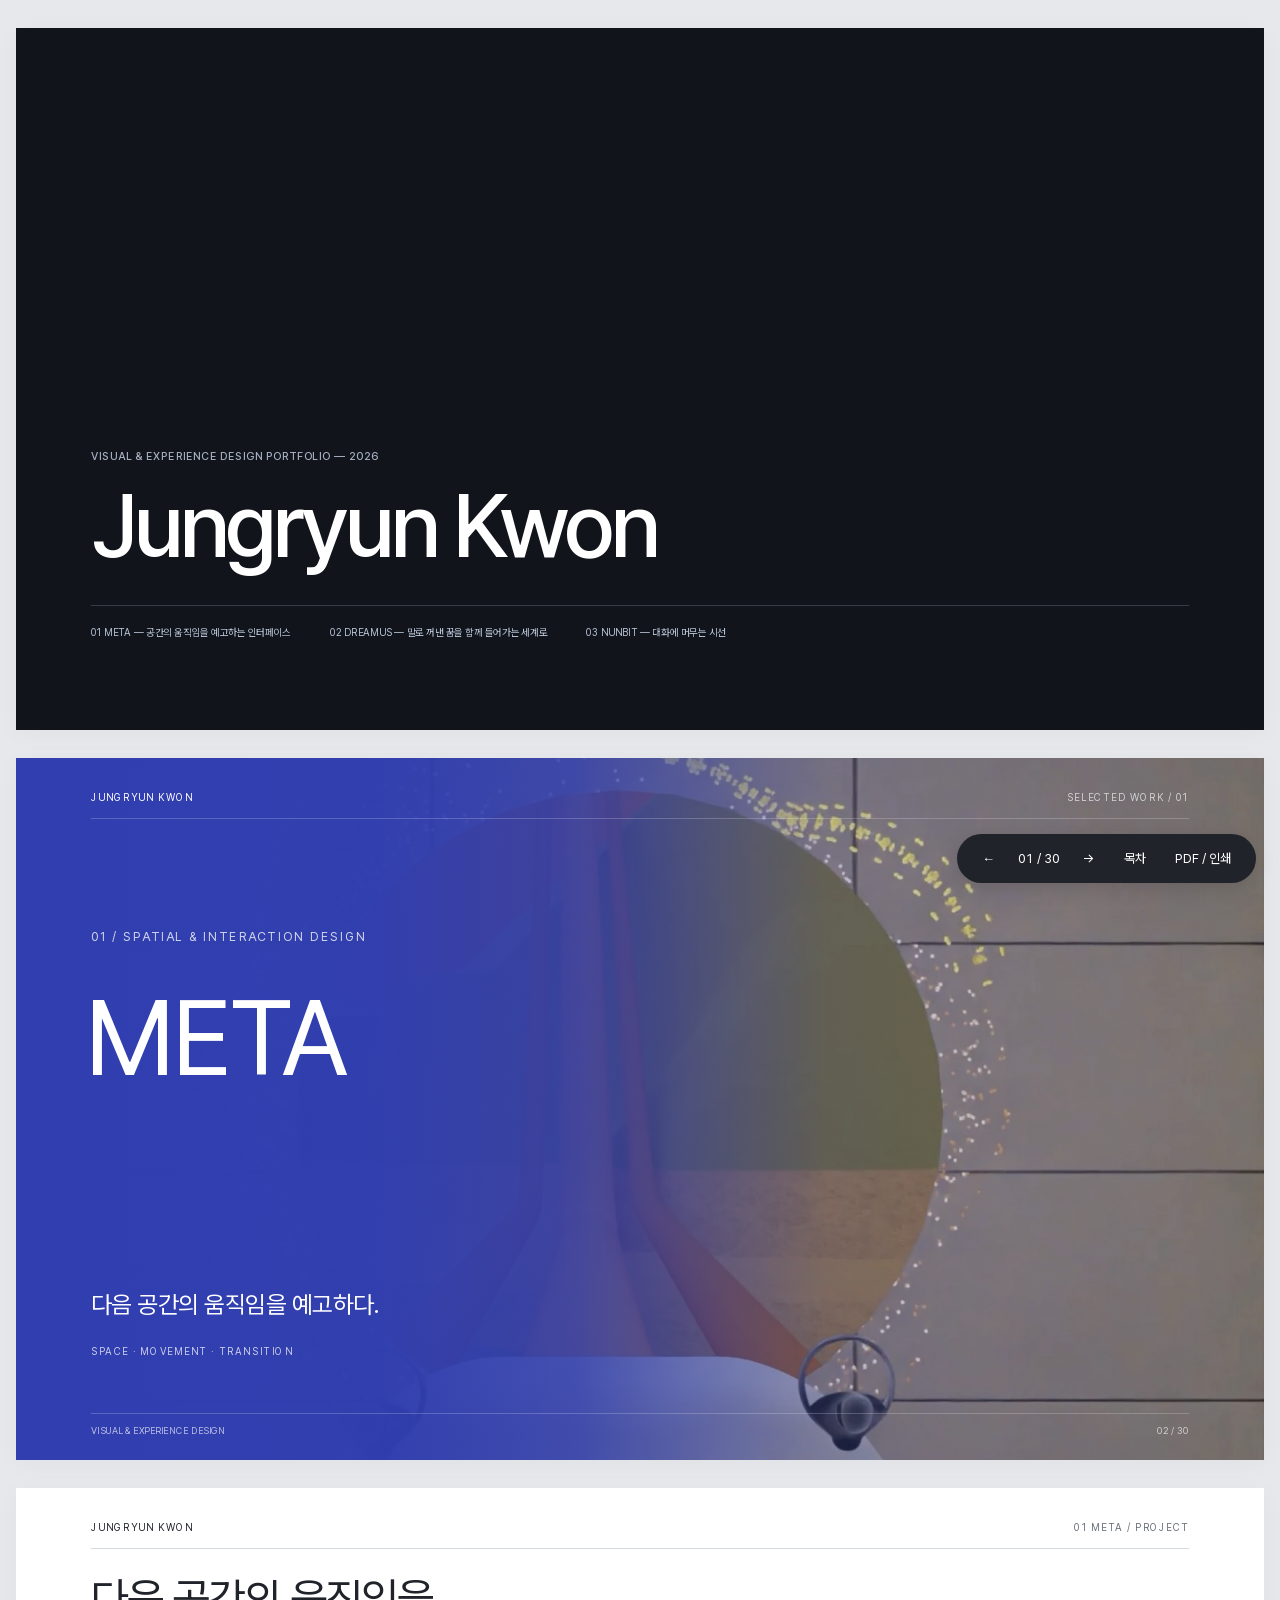
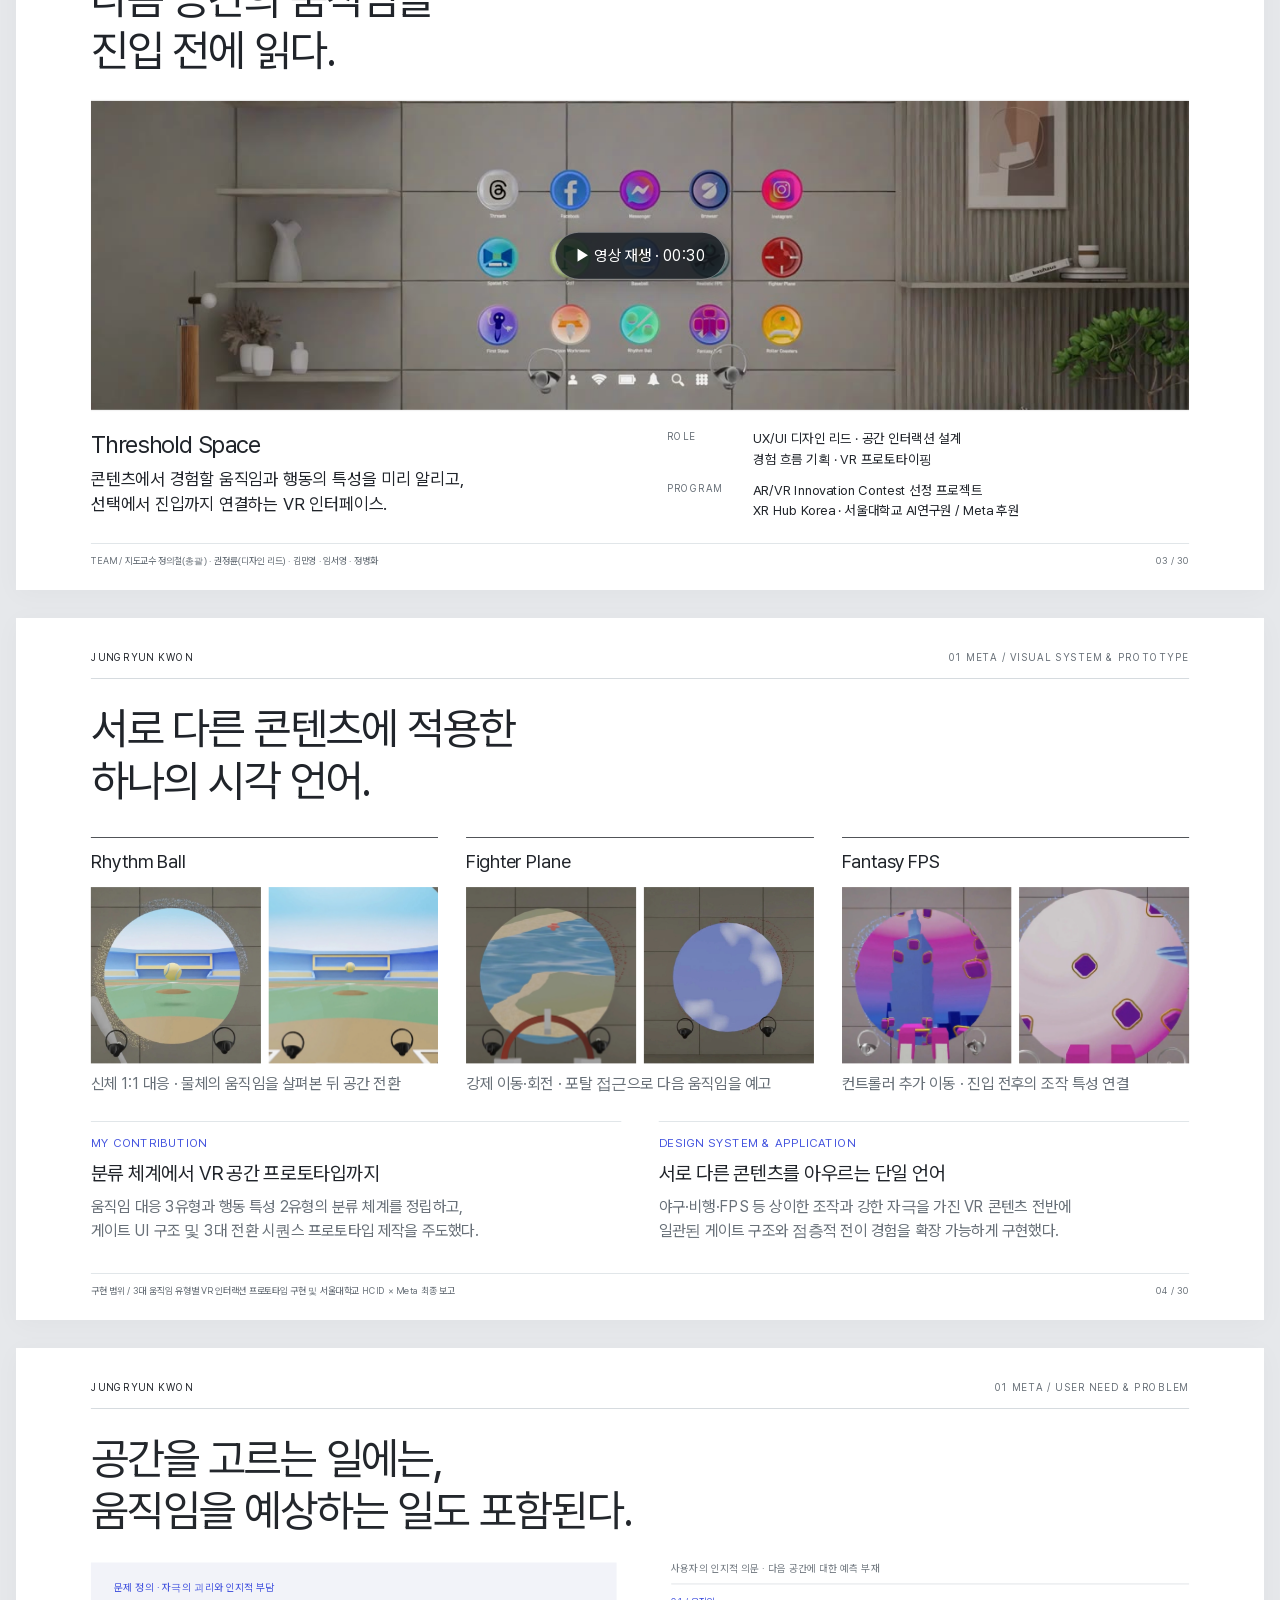
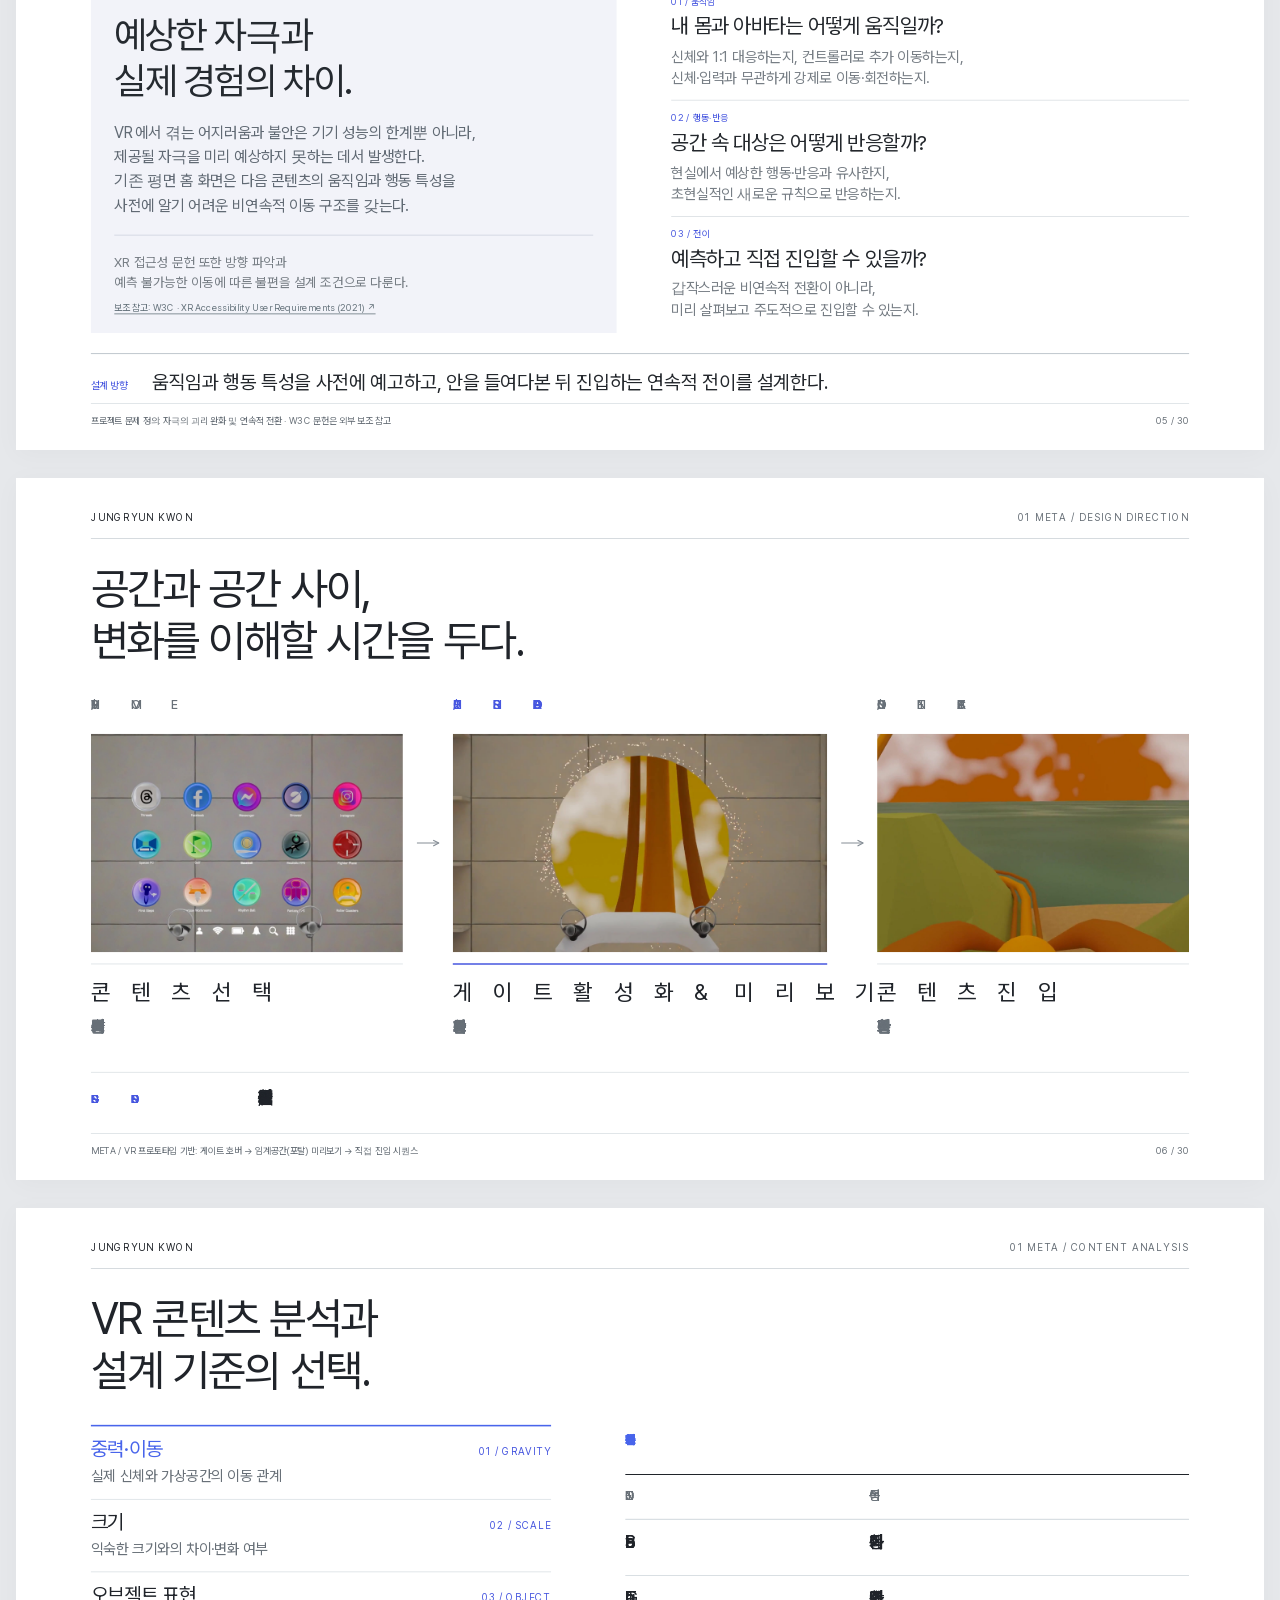
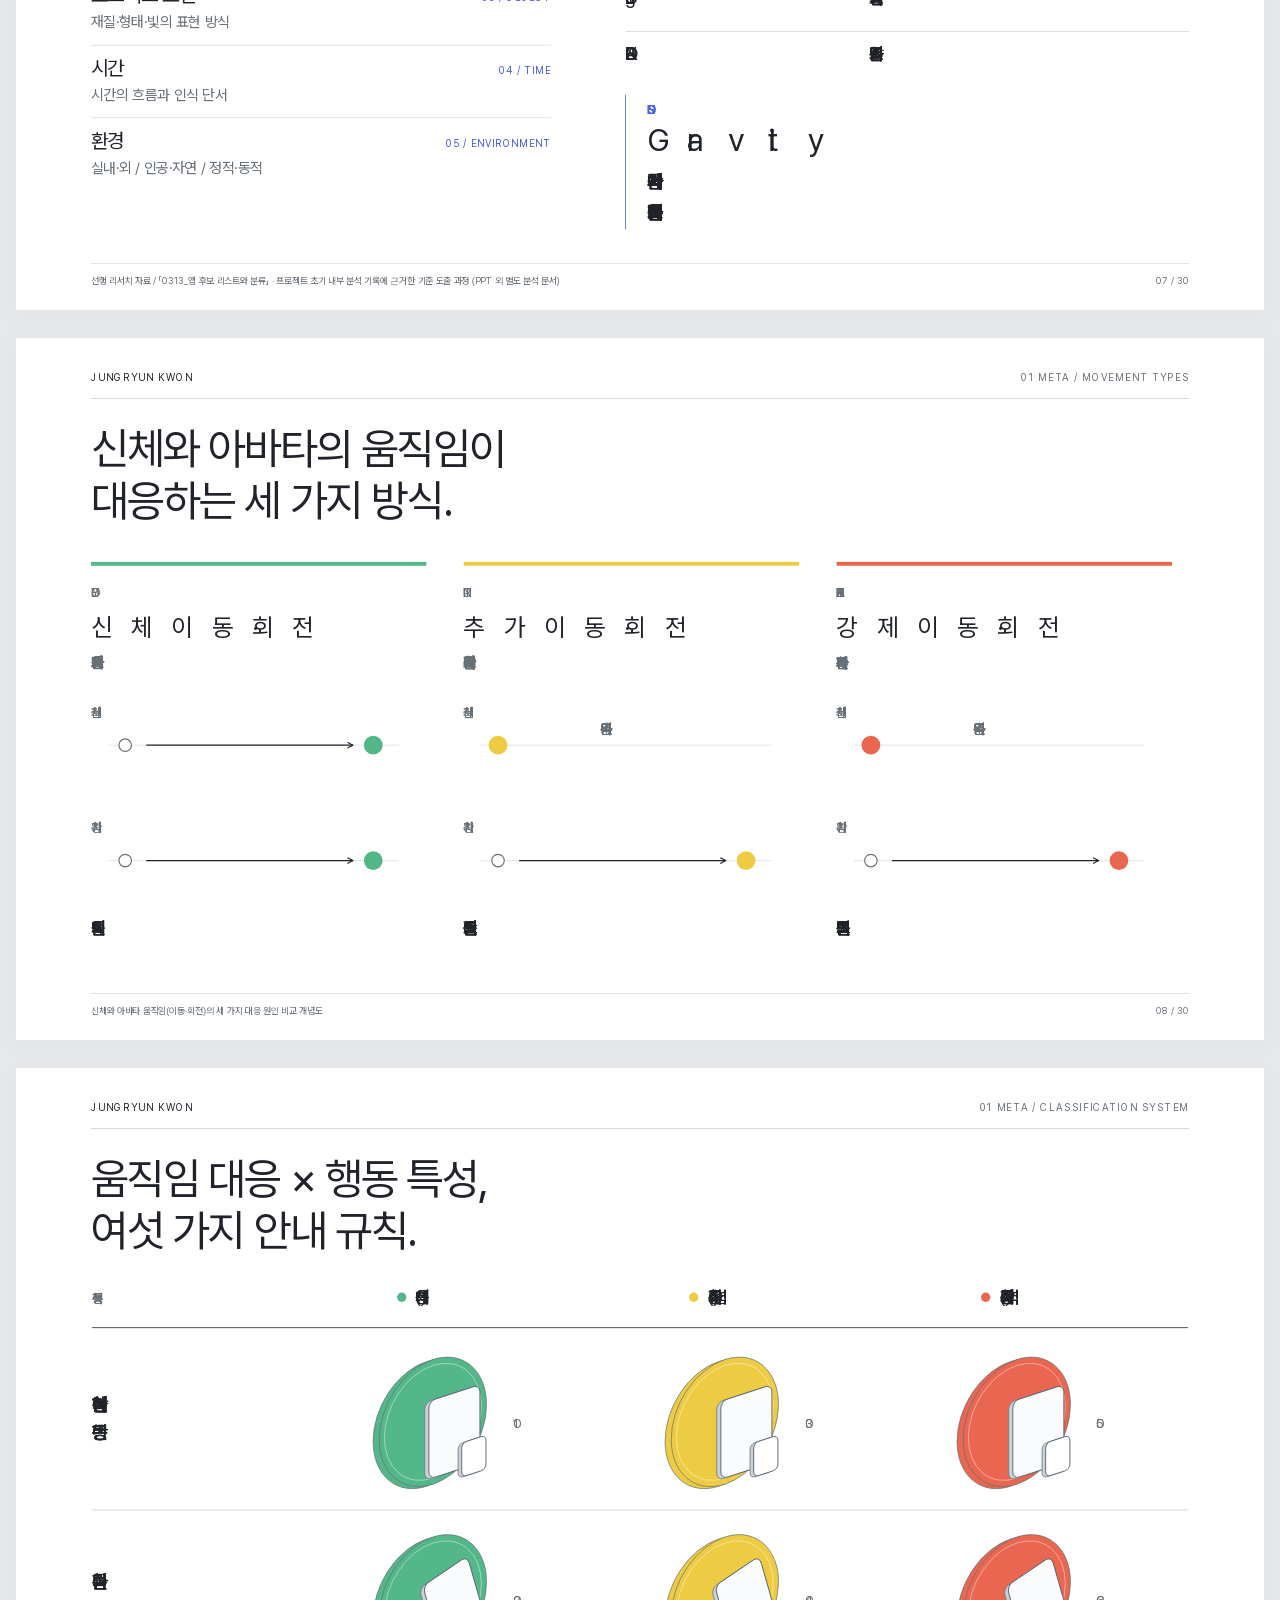
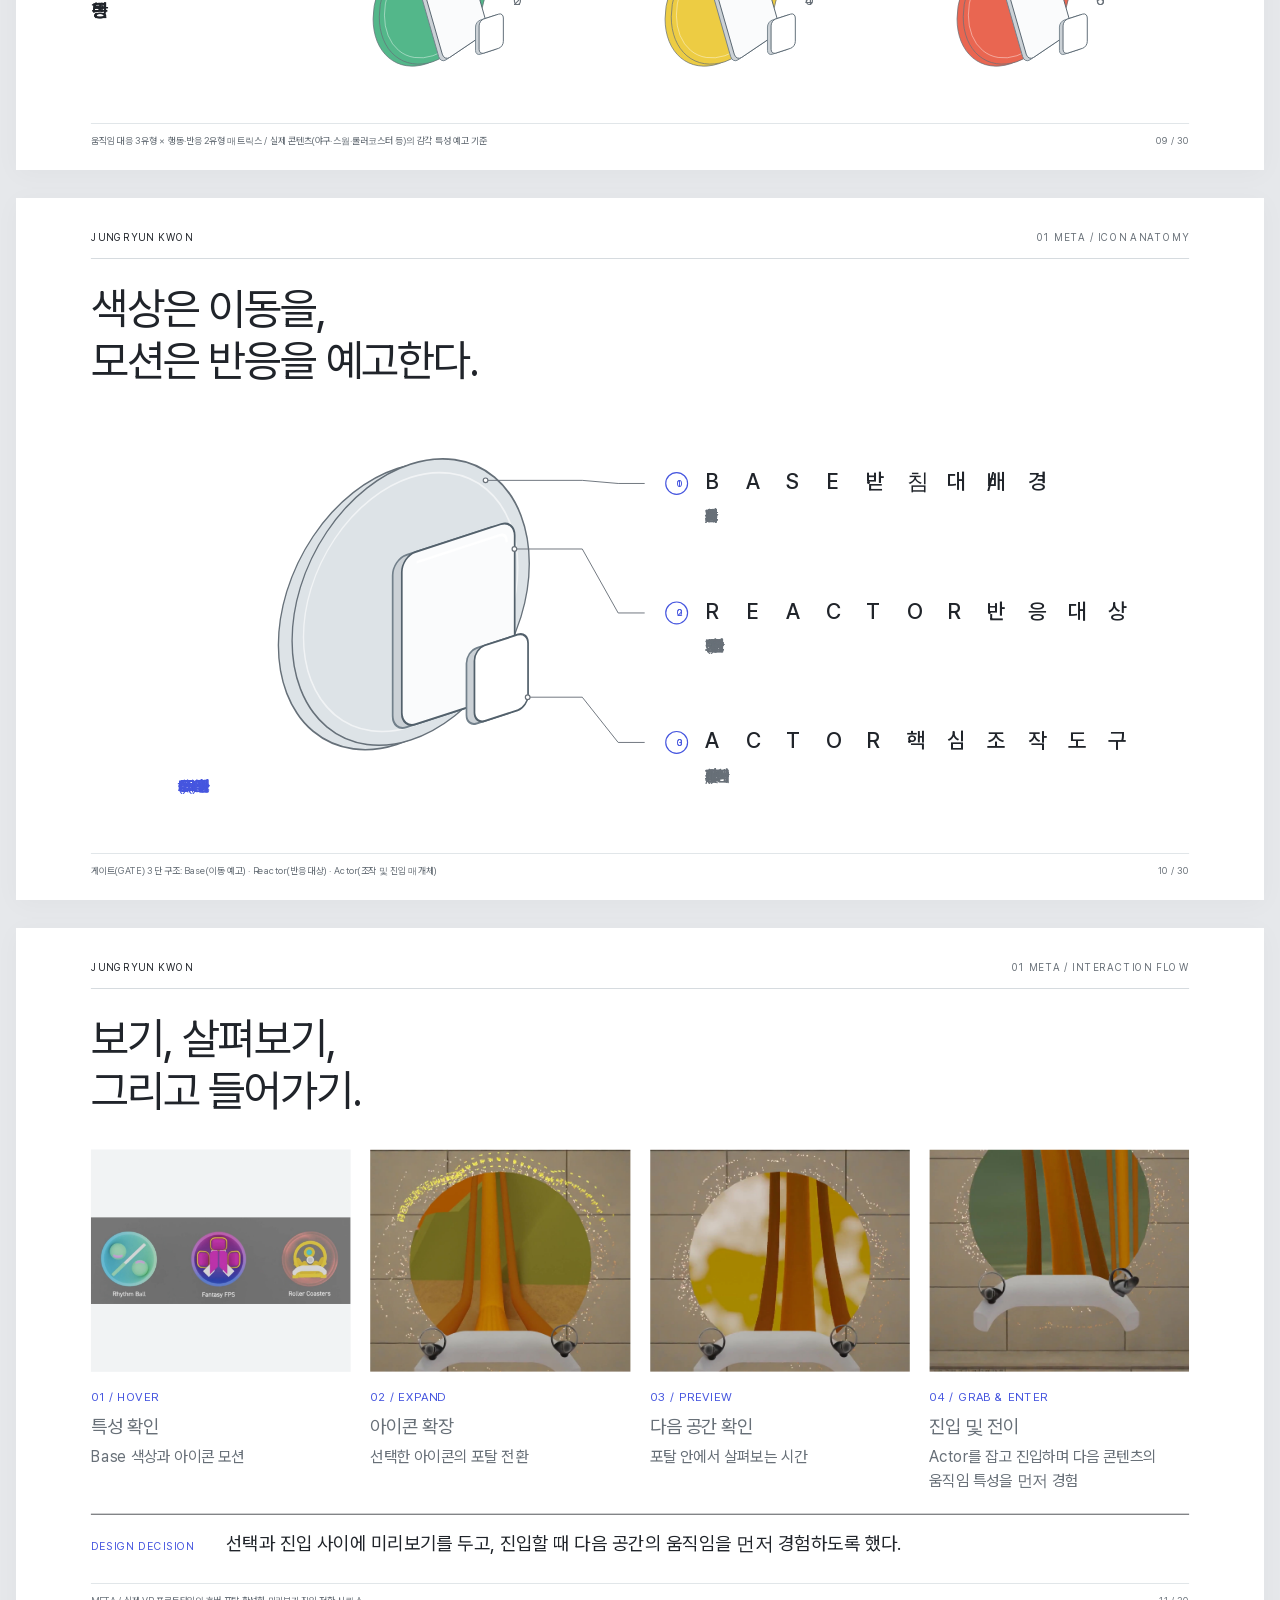
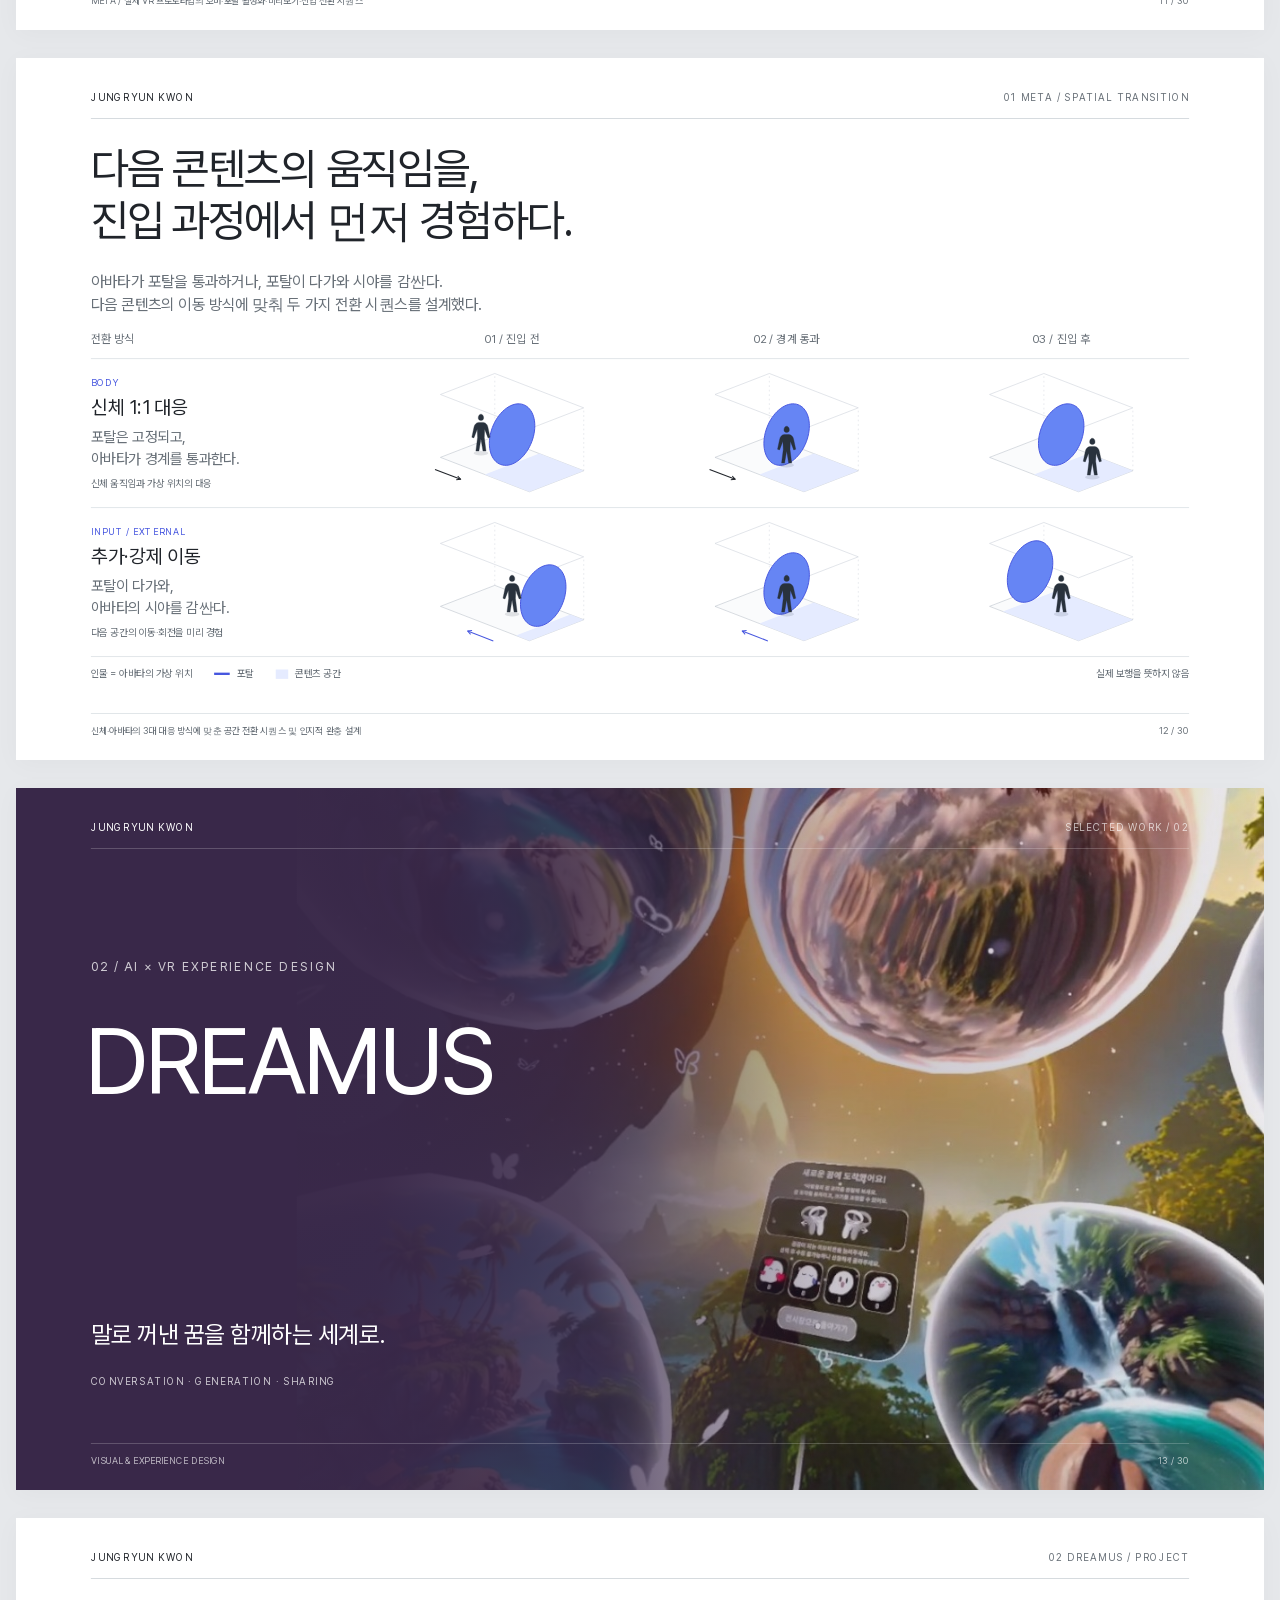
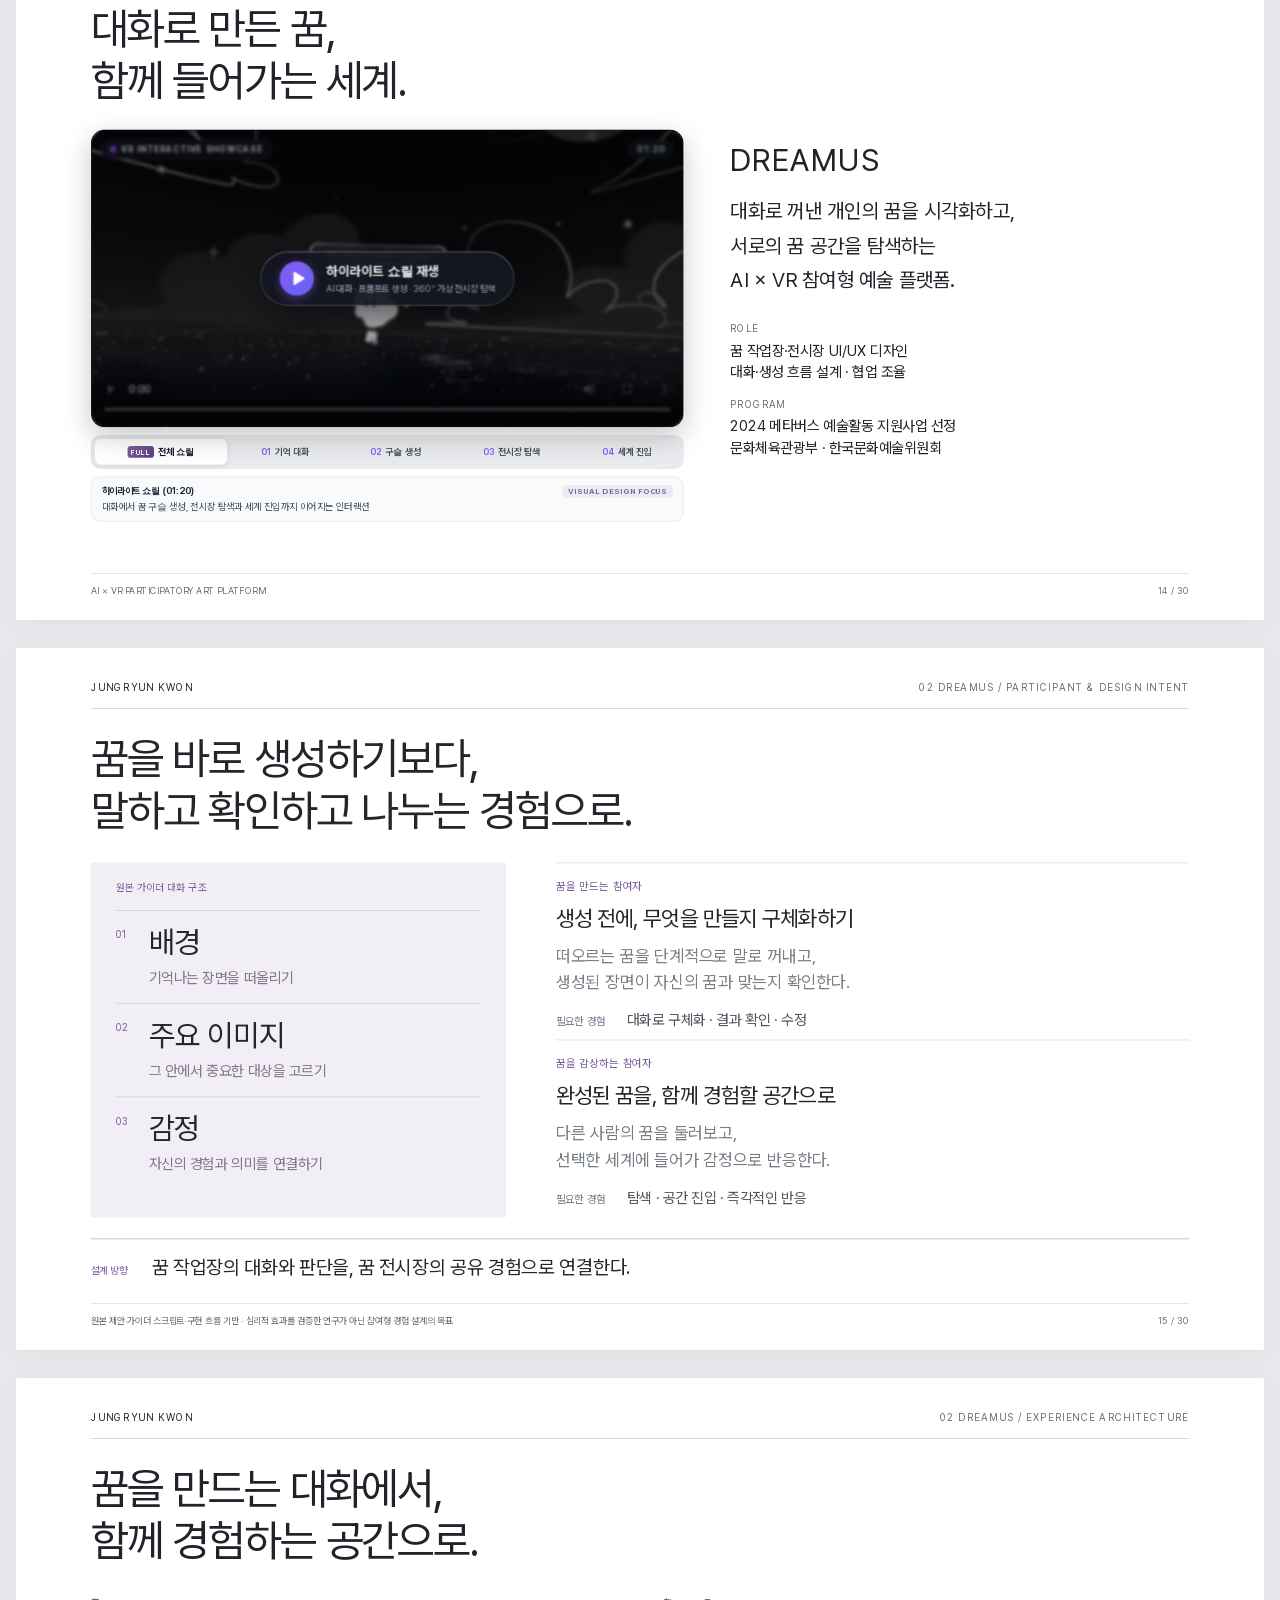
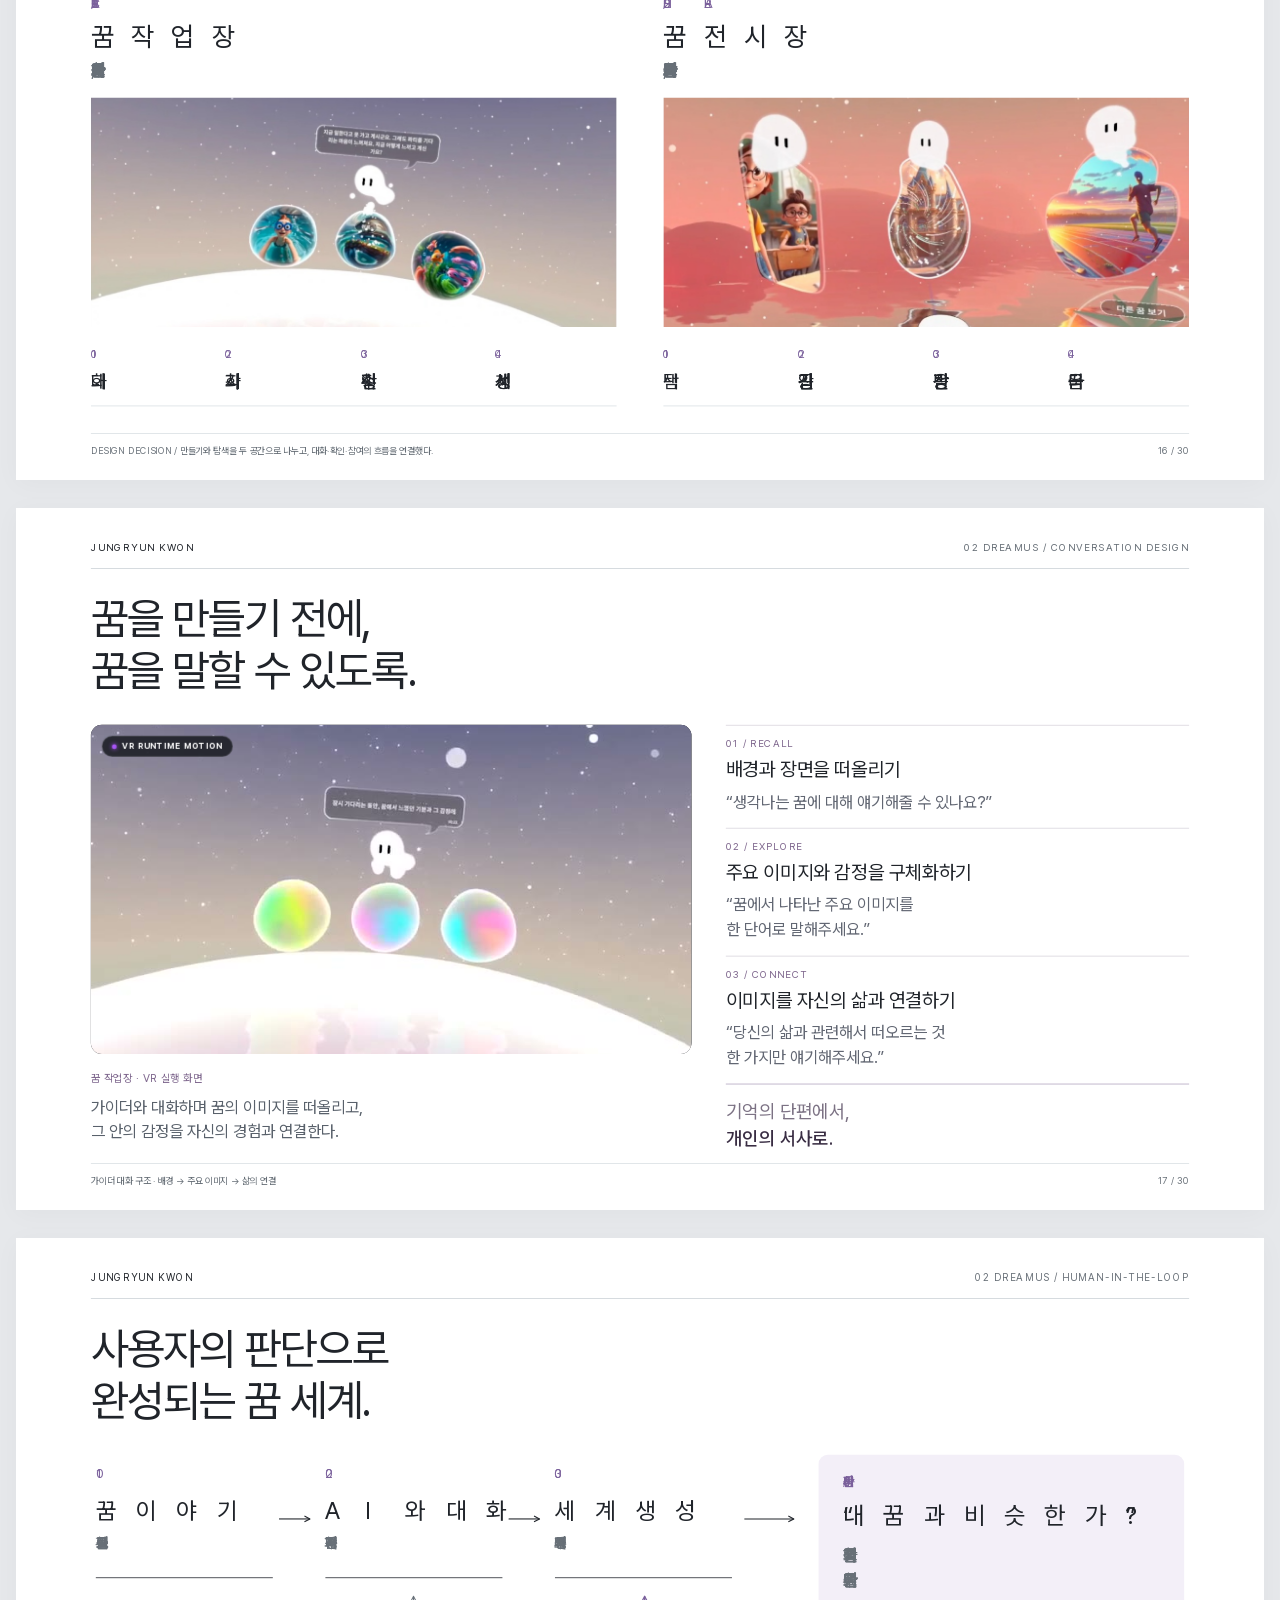
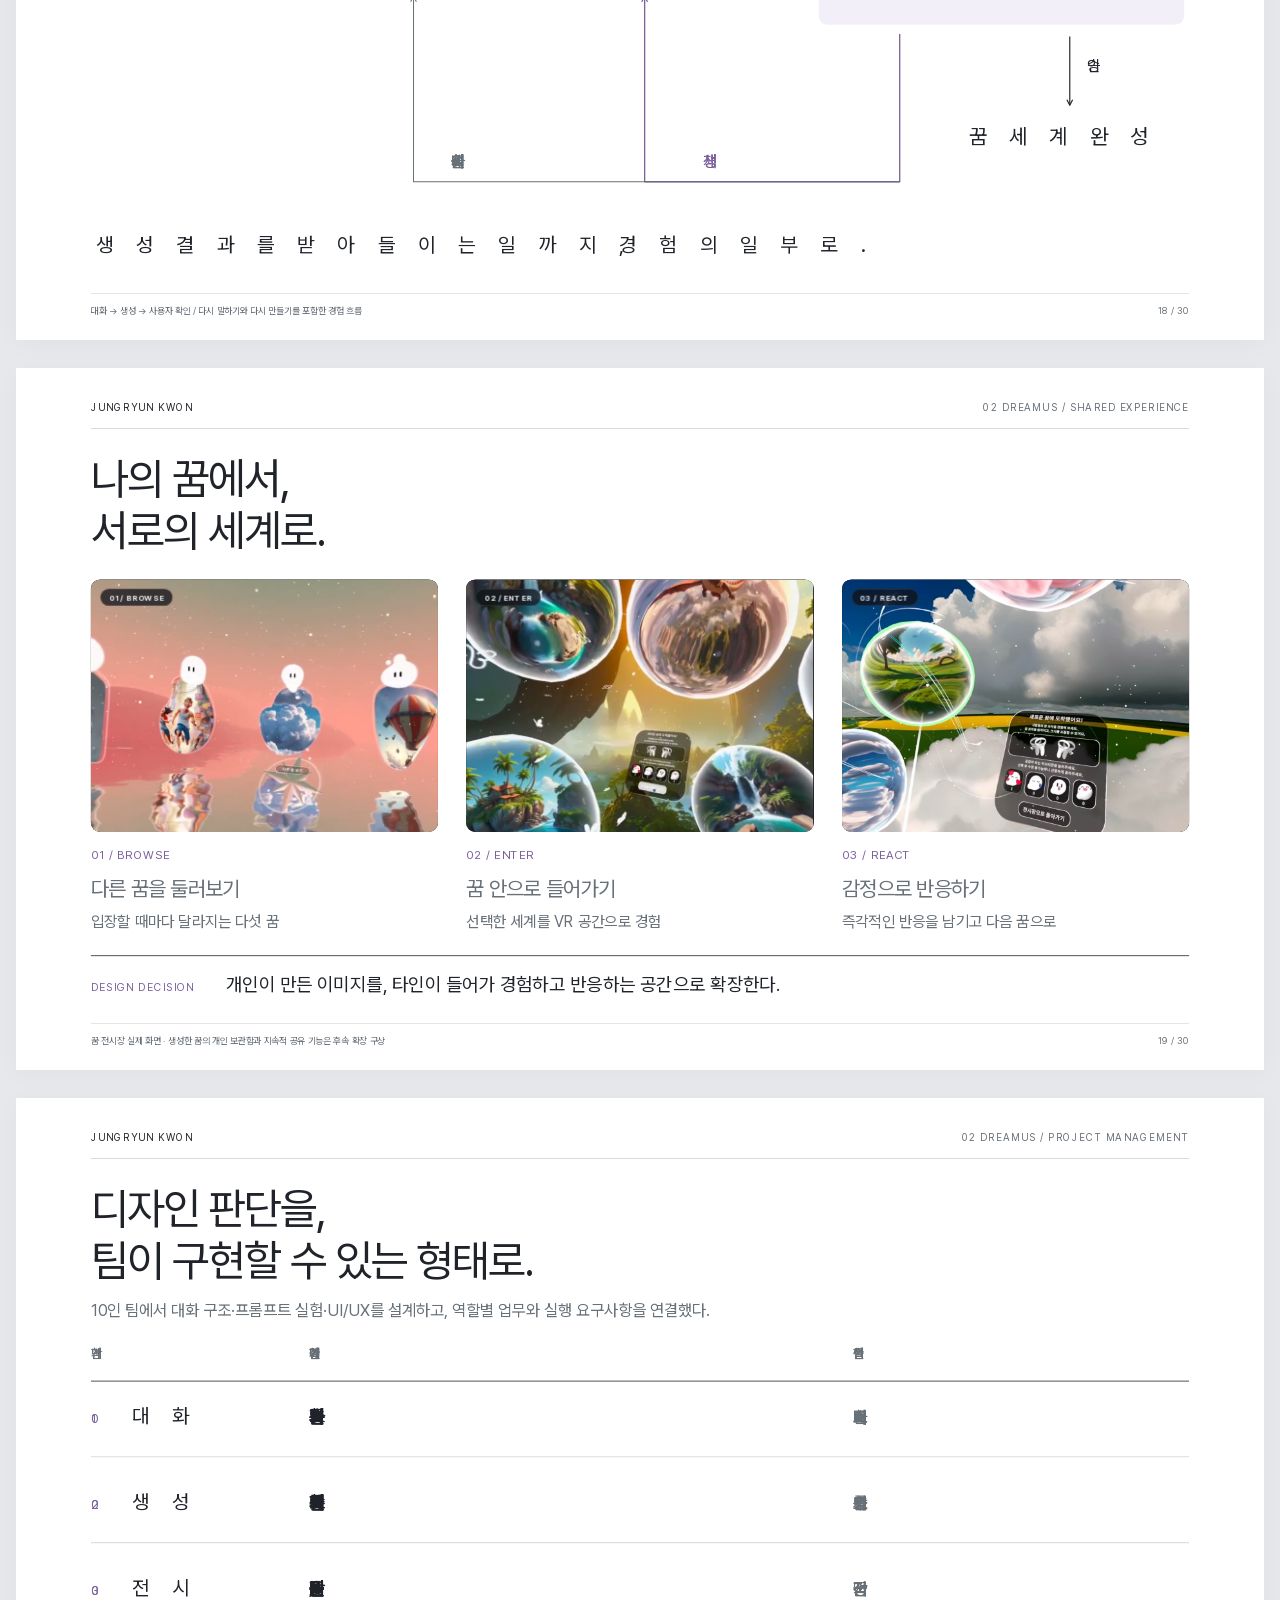
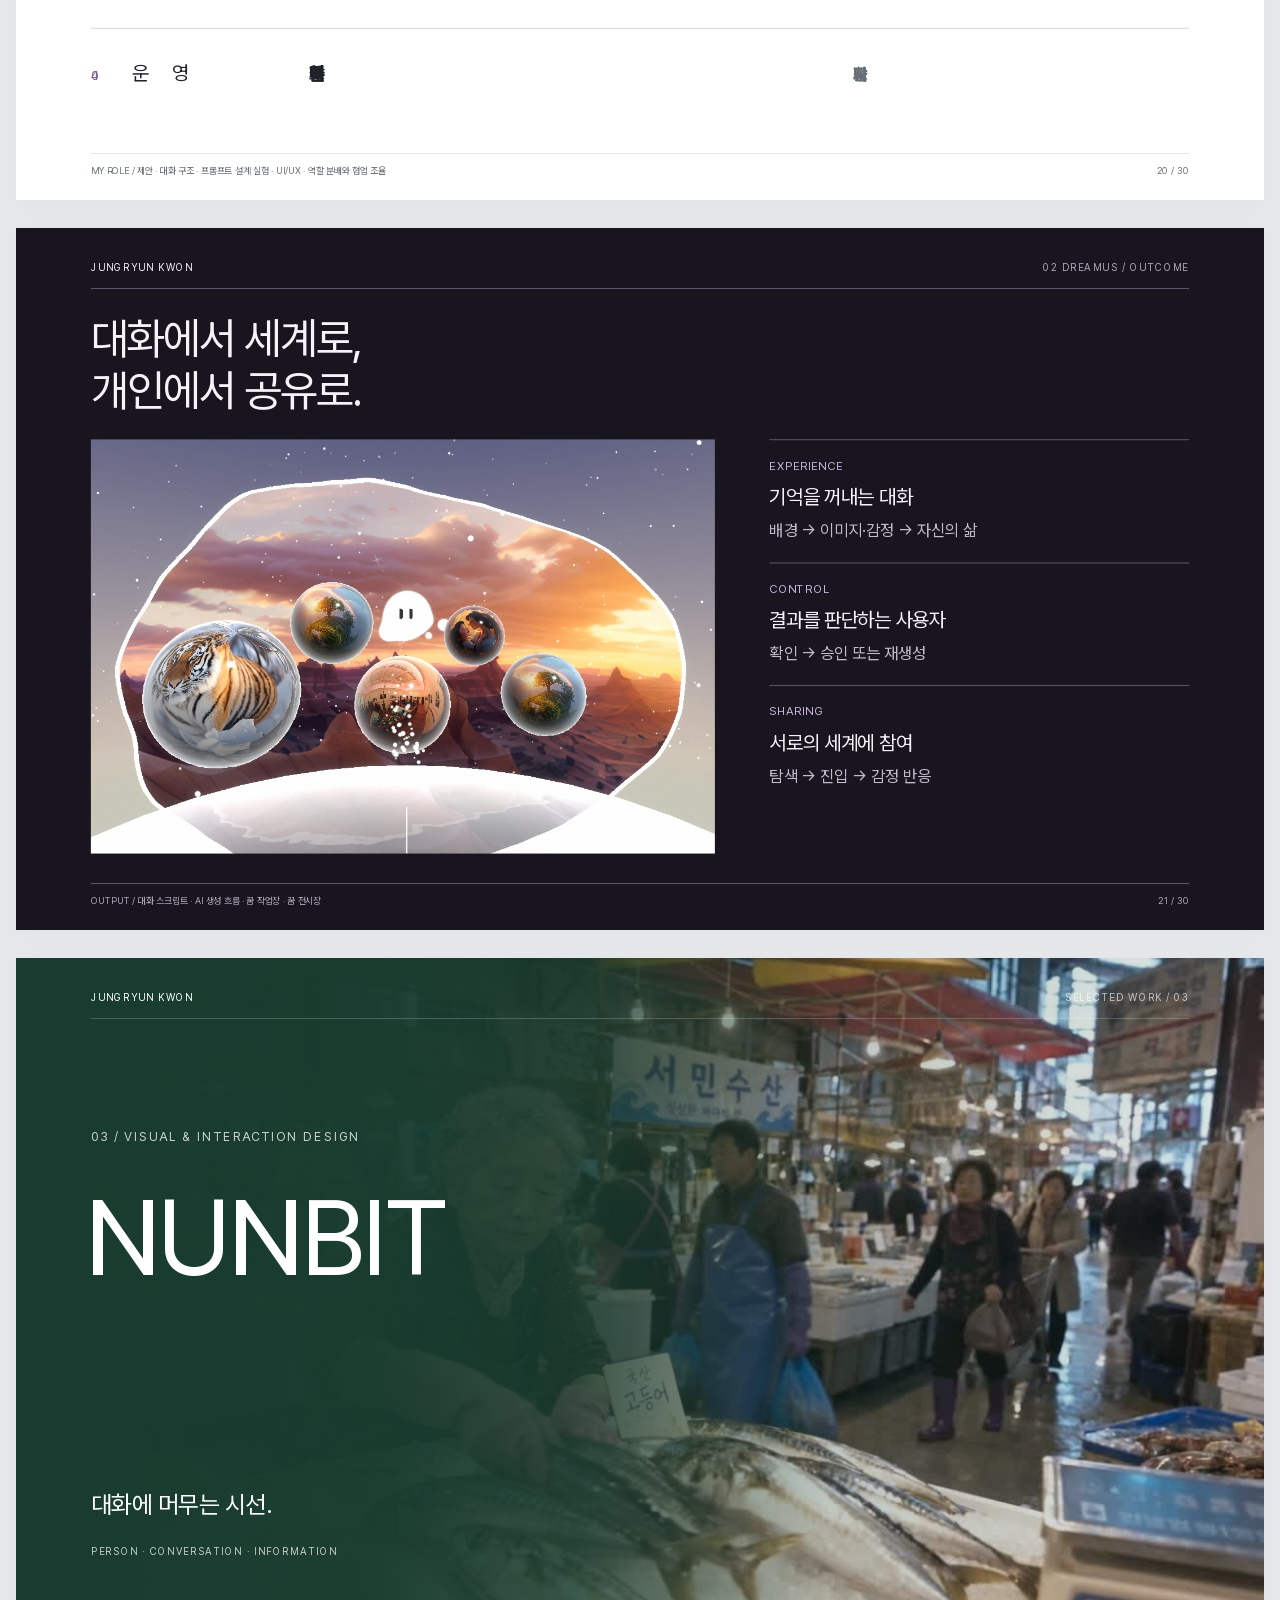
